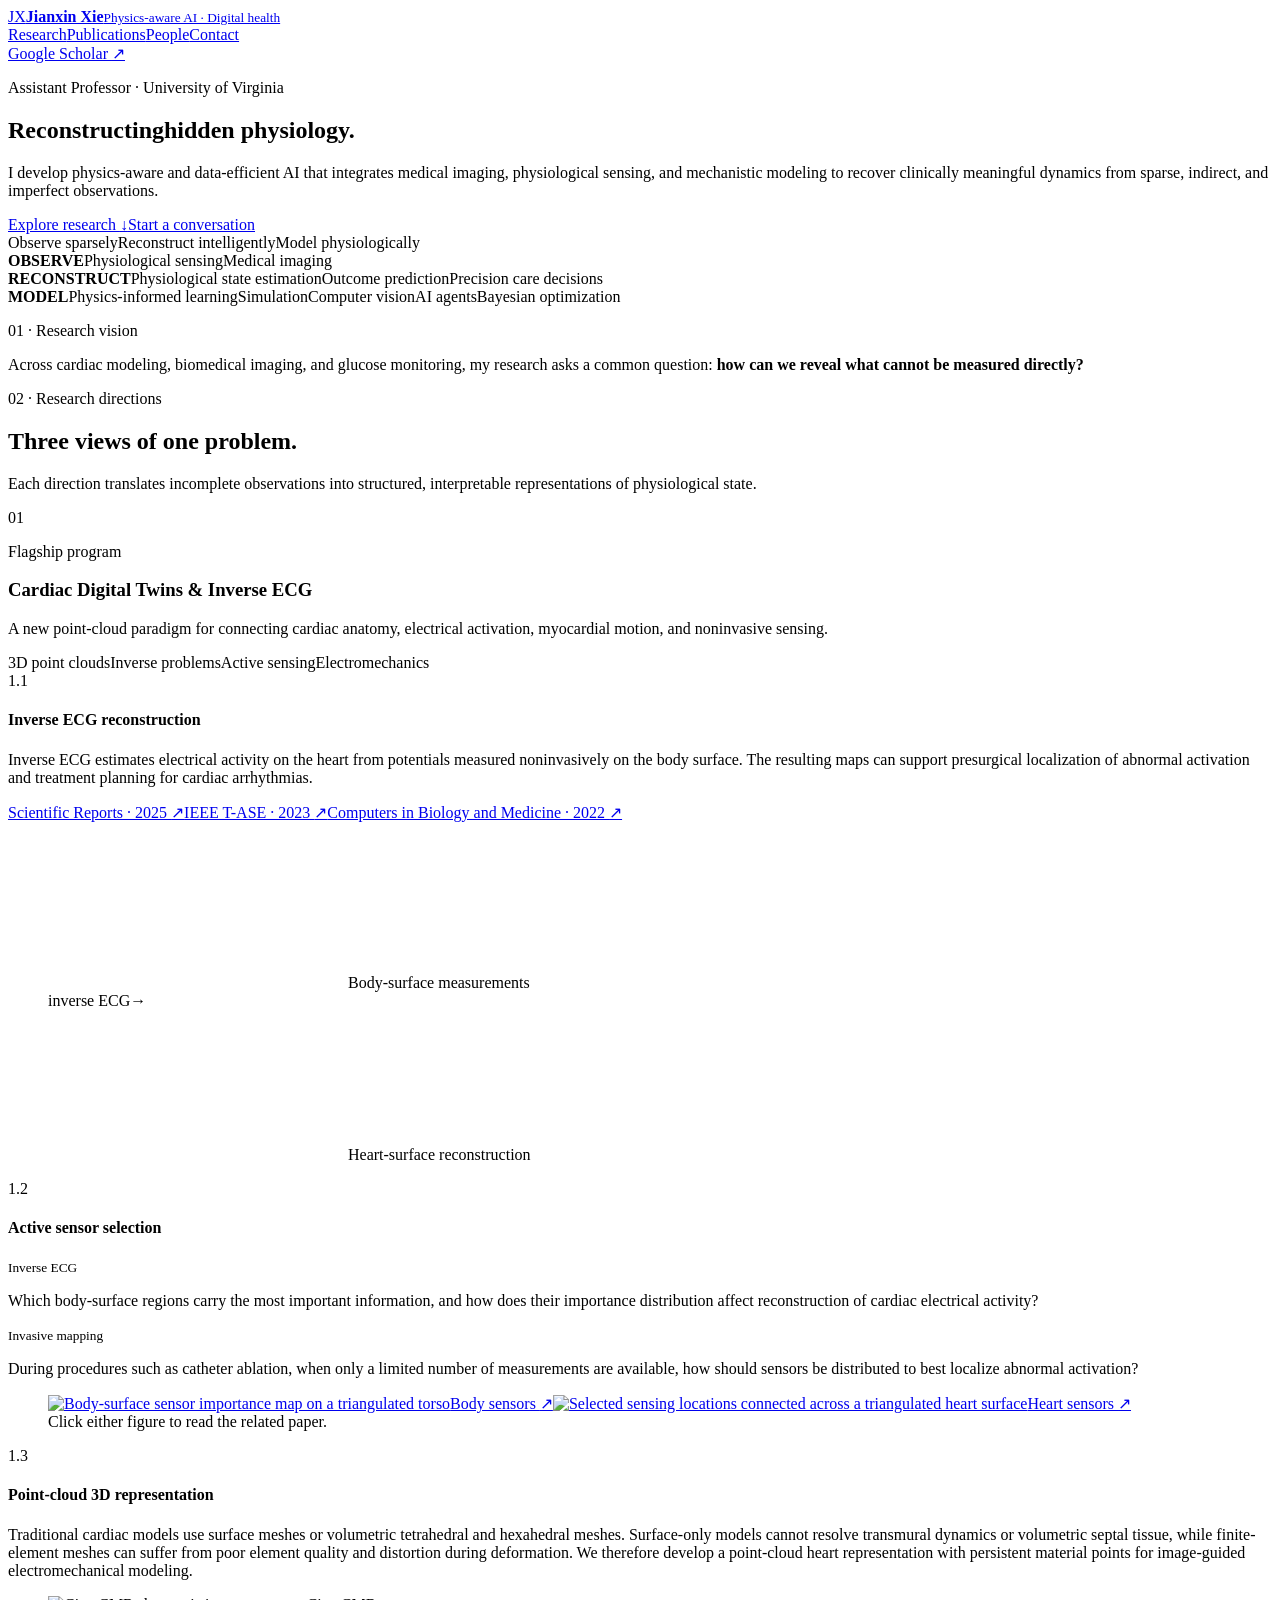
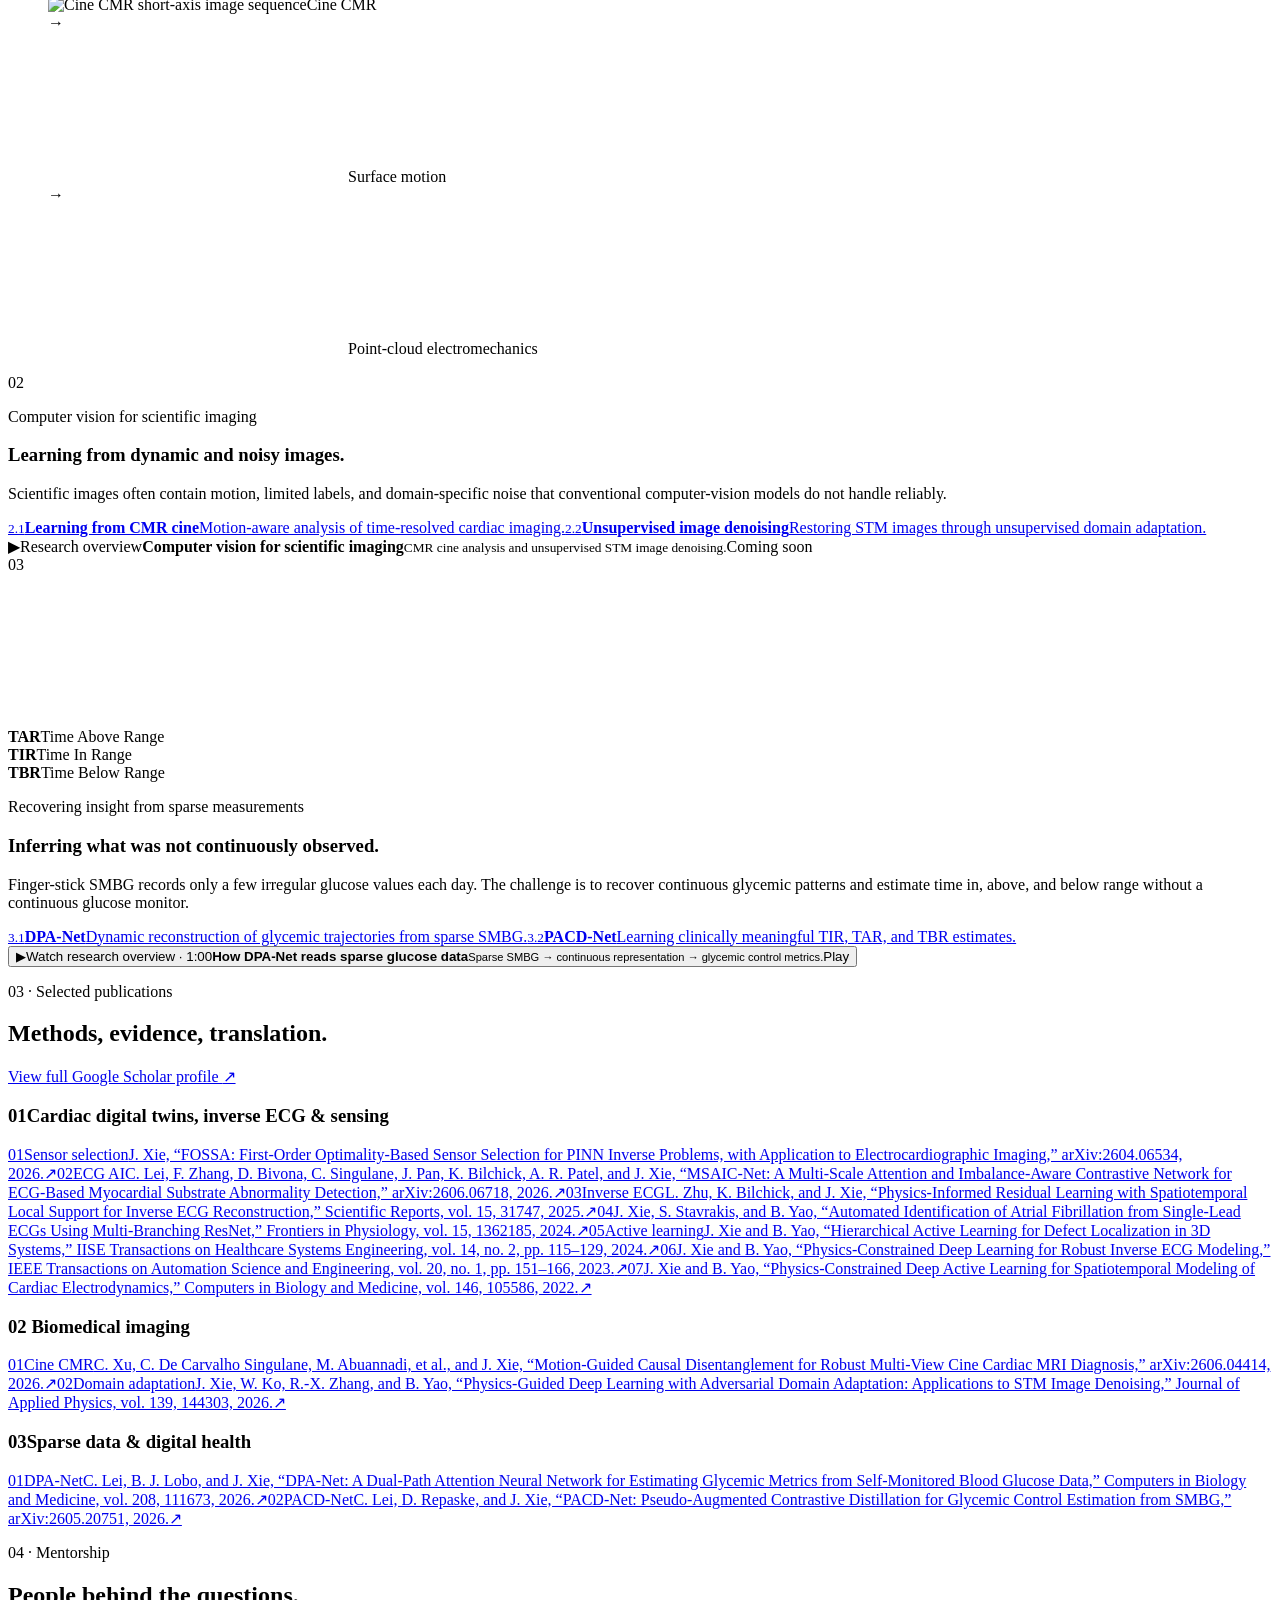
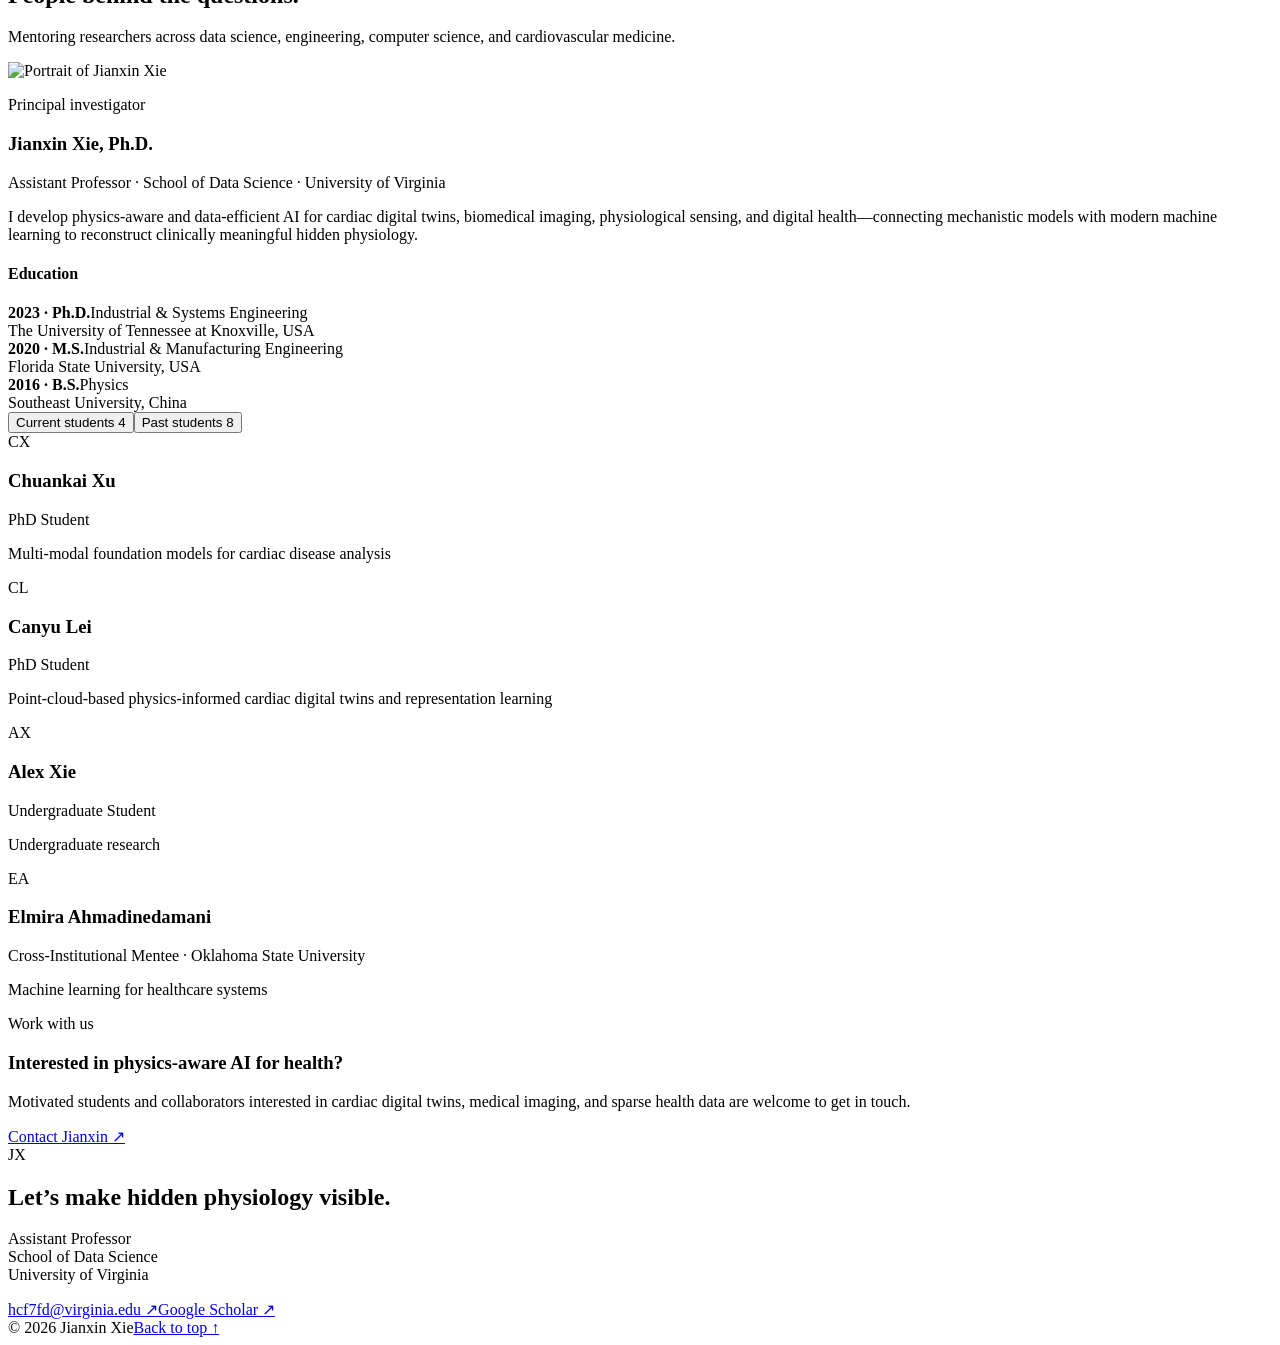
==== index.html @ 7ceca044 "Publish website pages" ====
<!DOCTYPE html><html lang="en"><head><meta charSet="utf-8"/><meta name="viewport" content="width=device-width, initial-scale=1"/><link rel="preload" as="image" href="/research/body-sensor-importance-map.png"/><link rel="preload" as="image" href="/research/heart-sensor-selection.png"/><link rel="preload" as="image" href="/research/cine-cmr-input.png"/><link rel="preload" as="image" href="/people/jianxin-xie.jpg"/><link rel="stylesheet" href="/_next/static/chunks/04sy0_9__1tky.css" data-precedence="next"/><link rel="preload" as="script" fetchPriority="low" href="/_next/static/chunks/0-t57aycj0uqz.js"/><script src="/_next/static/chunks/0jhhy4hnl.00e.js" async=""></script><script src="/_next/static/chunks/10mplx1qo1yfm.js" async=""></script><script src="/_next/static/chunks/turbopack-0hal_d3g2z985.js" async=""></script><script src="/_next/static/chunks/0os4r2b_q-rny.js" async=""></script><script src="/_next/static/chunks/0qvcldaofqrlm.js" async=""></script><title>Jianxin Xie | Physics-Aware AI &amp; Cardiac Digital Twins</title><meta name="description" content="Research by Jianxin Xie at the University of Virginia on cardiac digital twins, inverse ECG, biomedical imaging, and sparse health data."/><meta name="codex-preview" content="development"/><link rel="shortcut icon" href="/favicon.svg"/><link rel="icon" href="/favicon.svg"/><script src="/_next/static/chunks/03~yq9q893hmn.js" noModule=""></script></head><body><div hidden=""><!--$--><!--/$--></div><main><header class="site-header"><a class="wordmark" href="#top" aria-label="Jianxin Xie home"><span>JX</span><span class="wordmark-copy"><strong>Jianxin Xie</strong><small>Physics-aware AI · Digital health</small></span></a><nav aria-label="Primary navigation"><a href="#research">Research</a><a href="#publications">Publications</a><a href="#people">People</a><a href="#contact">Contact</a></nav><a class="scholar-link" href="https://scholar.google.com/citations?hl=en&amp;user=_xs59qYAAAAJ" target="_blank" rel="noreferrer">Google Scholar <span aria-hidden="true">↗</span></a></header><section class="hero shell" id="top"><div class="hero-copy"><p class="eyebrow">Assistant Professor · University of Virginia</p><h1>Reconstructing<span>hidden physiology.</span></h1><p class="hero-intro">I develop physics-aware and data-efficient AI that integrates medical imaging, physiological sensing, and mechanistic modeling to recover clinically meaningful dynamics from sparse, indirect, and imperfect observations.</p><div class="hero-actions"><a class="button primary" href="#research">Explore research <span aria-hidden="true">↓</span></a><a class="button secondary" href="mailto:hcf7fd@virginia.edu">Start a conversation</a></div><div class="hero-principles"><span>Observe sparsely</span><i></i><span>Reconstruct intelligently</span><i></i><span>Model physiologically</span></div></div><div class="research-visual" aria-label="Animated scientific AI workflow connecting physiological observation, modeling, and reconstruction"><div class="visual-grid"></div><div class="torso-outline"><span class="sensor sensor-ring sensor-1"></span><span class="sensor sensor-solid sensor-2"></span><span class="sensor sensor-solid sensor-3"></span><span class="sensor sensor-ring sensor-4"></span><span class="sensor sensor-ring sensor-5"></span><span class="sensor sensor-solid sensor-6"></span></div><div class="heart-field"><div class="heart-glow"></div><span class="heart-point" style="left:45%;top:25%;animation-delay:0ms"></span><span class="heart-point" style="left:55%;top:25%;animation-delay:90ms"></span><span class="heart-point" style="left:36%;top:33%;animation-delay:180ms"></span><span class="heart-point" style="left:64%;top:33%;animation-delay:270ms"></span><span class="heart-point" style="left:30%;top:43%;animation-delay:360ms"></span><span class="heart-point" style="left:70%;top:43%;animation-delay:450ms"></span><span class="heart-point" style="left:32%;top:54%;animation-delay:540ms"></span><span class="heart-point" style="left:68%;top:54%;animation-delay:630ms"></span><span class="heart-point" style="left:38%;top:64%;animation-delay:720ms"></span><span class="heart-point" style="left:62%;top:64%;animation-delay:810ms"></span><span class="heart-point" style="left:45%;top:73%;animation-delay:900ms"></span><span class="heart-point" style="left:55%;top:73%;animation-delay:990ms"></span><span class="heart-point" style="left:50%;top:83%;animation-delay:1080ms"></span><span class="heart-point" style="left:44%;top:39%;animation-delay:1170ms"></span><span class="heart-point" style="left:56%;top:39%;animation-delay:1260ms"></span><span class="heart-point" style="left:40%;top:50%;animation-delay:1350ms"></span><span class="heart-point" style="left:50%;top:49%;animation-delay:1440ms"></span><span class="heart-point" style="left:60%;top:50%;animation-delay:1530ms"></span><span class="heart-point" style="left:44%;top:59%;animation-delay:1620ms"></span><span class="heart-point" style="left:55%;top:60%;animation-delay:1710ms"></span></div><span class="comet comet-solid comet-blue" aria-hidden="true"></span><span class="comet comet-ring comet-green" aria-hidden="true"></span><span class="comet comet-solid comet-orange" aria-hidden="true"></span><span class="comet comet-ring comet-teal" aria-hidden="true"></span><div class="signal-line signal-a"></div><div class="signal-line signal-b"></div><div class="visual-label label-observe"><strong>OBSERVE</strong><span>Physiological sensing</span><span>Medical imaging</span></div><div class="visual-label label-reconstruct"><strong>RECONSTRUCT</strong><span>Physiological state estimation</span><span>Outcome prediction</span><span>Precision care decisions</span></div><div class="visual-label label-model"><strong>MODEL</strong><span>Physics-informed learning</span><span>Simulation</span><span>Computer vision</span><span>AI agents</span><span>Bayesian optimization</span></div></div></section><section class="manifesto"><div class="shell manifesto-inner"><p class="section-number">01 · Research vision</p><p class="manifesto-copy">Across cardiac modeling, biomedical imaging, and glucose monitoring, my research asks a common question:<strong> <!-- -->how can we reveal what cannot be measured directly?</strong></p></div></section><section class="research-section shell" id="research"><div class="section-heading"><div><p class="section-number">02 · Research directions</p><h2>Three views of one problem.</h2></div><p>Each direction translates incomplete observations into structured, interpretable representations of physiological state.</p></div><article class="flagship research-card"><div class="research-card-top"><div class="research-index">01</div><div class="research-title"><p>Flagship program</p><h3>Cardiac Digital Twins &amp; Inverse ECG</h3></div><div class="research-summary"><p>A new point-cloud paradigm for connecting cardiac anatomy, electrical activation, myocardial motion, and noninvasive sensing.</p><div class="topic-pills"><span>3D point clouds</span><span>Inverse problems</span><span>Active sensing</span><span>Electromechanics</span></div></div></div><div class="cardiac-topics"><article class="cardiac-topic"><div class="subtopic-heading"><div class="subtopic-number">1.1</div><h4>Inverse ECG reconstruction</h4></div><p>Inverse ECG estimates electrical activity on the heart from potentials measured noninvasively on the body surface. The resulting maps can support presurgical localization of abnormal activation and treatment planning for cardiac arrhythmias.</p><div class="subtopic-papers" aria-label="Related inverse ECG papers"><a href="https://www.nature.com/articles/s41598-025-15687-1" target="_blank" rel="noreferrer">Scientific Reports · 2025 <span aria-hidden="true">↗</span></a><a href="https://doi.org/10.1109/TASE.2022.3144347" target="_blank" rel="noreferrer">IEEE T-ASE · 2023 <span aria-hidden="true">↗</span></a><a href="https://doi.org/10.1016/j.compbiomed.2022.105586" target="_blank" rel="noreferrer">Computers in Biology and Medicine · 2022 <span aria-hidden="true">↗</span></a></div><figure class="inverse-ecg-visual" aria-label="Inverse ECG reconstructs heart-surface electrical activity from body-surface measurements"><div class="inverse-video inverse-video-body"><video autoPlay="" loop="" muted="" playsInline="" preload="metadata"><source src="/media/inverse-ecg-body.mp4" type="video/mp4"/></video><span>Body-surface measurements</span></div><div class="inverse-arrow" aria-hidden="true"><span>inverse ECG</span><strong>→</strong></div><div class="inverse-video"><video autoPlay="" loop="" muted="" playsInline="" preload="metadata"><source src="/media/inverse-ecg-heart.mp4" type="video/mp4"/></video><span>Heart-surface reconstruction</span></div></figure></article><article class="cardiac-topic sensor-topic"><div class="subtopic-heading"><div class="subtopic-number">1.2</div><h4>Active sensor selection</h4></div><div class="sensor-questions"><div><small>Inverse ECG</small><p>Which body-surface regions carry the most important information, and how does their importance distribution affect reconstruction of cardiac electrical activity?</p></div><div><small>Invasive mapping</small><p>During procedures such as catheter ablation, when only a limited number of measurements are available, how should sensors be distributed to best localize abnormal activation?</p></div></div><figure class="compact-sensor-figure"><div class="compact-sensor-images"><a class="compact-sensor-link" href="https://arxiv.org/abs/2604.06534" target="_blank" rel="noreferrer" aria-label="Read the FOSSA paper about body-surface sensor importance"><img src="/research/body-sensor-importance-map.png" alt="Body-surface sensor importance map on a triangulated torso"/><span>Body sensors <span aria-hidden="true">↗</span></span></a><a class="compact-sensor-link" href="https://doi.org/10.1016/j.compbiomed.2022.105586" target="_blank" rel="noreferrer" aria-label="Read the paper about heart-surface sensor selection"><img src="/research/heart-sensor-selection.png" alt="Selected sensing locations connected across a triangulated heart surface"/><span>Heart sensors <span aria-hidden="true">↗</span></span></a></div><figcaption>Click either figure to read the related paper.</figcaption></figure></article><article class="cardiac-topic"><div class="subtopic-heading"><div class="subtopic-number">1.3</div><h4>Point-cloud 3D representation</h4></div><p>Traditional cardiac models use surface meshes or volumetric tetrahedral and hexahedral meshes. Surface-only models cannot resolve transmural dynamics or volumetric septal tissue, while finite-element meshes can suffer from poor element quality and distortion during deformation. We therefore develop a point-cloud heart representation with persistent material points for image-guided electromechanical modeling.</p><figure class="point-cloud-pipeline" aria-label="Cine CMR is translated into cardiac surface motion and then point-cloud electromechanics"><div class="point-cloud-stage"><img src="/research/cine-cmr-input.png" alt="Cine CMR short-axis image sequence"/><span>Cine CMR</span></div><span class="point-cloud-arrow" aria-hidden="true">→</span><div class="point-cloud-stage"><video autoPlay="" loop="" muted="" playsInline="" preload="metadata"><source src="/media/heart-surface-motion.mp4" type="video/mp4"/></video><span>Surface motion</span></div><span class="point-cloud-arrow" aria-hidden="true">→</span><div class="point-cloud-stage"><video autoPlay="" loop="" muted="" playsInline="" preload="metadata"><source src="/media/point-cloud-electromechanics.mp4" type="video/mp4"/></video><span>Point-cloud electromechanics</span></div></figure></article></div></article><div class="secondary-directions"><article class="research-card imaging-card"><div class="research-index">02</div><div class="mini-visual imaging-visual"><div class="cine-frame frame-one"></div><div class="cine-frame frame-two"></div><div class="cine-frame frame-three"></div><div class="scan-line"></div></div><p class="research-kicker">Computer vision for scientific imaging</p><h3>Learning from dynamic and noisy images.</h3><p>Scientific images often contain motion, limited labels, and domain-specific noise that conventional computer-vision models do not handle reliably.</p><div class="direction-subtopics"><a href="https://arxiv.org/abs/2606.04414" target="_blank" rel="noreferrer"><small>2.1</small><strong>Learning from CMR cine</strong><span>Motion-aware analysis of time-resolved cardiac imaging.</span></a><a href="https://doi.org/10.1063/5.0316661" target="_blank" rel="noreferrer"><small>2.2</small><strong>Unsupervised image denoising</strong><span>Restoring STM images through unsupervised domain adaptation.</span></a></div><div class="video-card "><span class="video-icon"><span aria-hidden="true">▶</span></span><span class="video-copy"><span class="video-kicker">Research overview</span><strong>Computer vision for scientific imaging</strong><small>CMR cine analysis and unsupervised STM image denoising.</small></span><span class="video-status">Coming soon</span></div></article><article class="research-card sparse-card"><div class="research-index">03</div><div class="mini-visual glucose-visual" role="img" aria-label="Animated full-day glucose curve with colored dots entering time above, within, and below range"><canvas aria-hidden="true"></canvas><div class="range-legend range-legend-high"><strong>TAR</strong><span>Time Above Range</span></div><div class="range-legend range-legend-in"><strong>TIR</strong><span>Time In Range</span></div><div class="range-legend range-legend-low"><strong>TBR</strong><span>Time Below Range</span></div></div><p class="research-kicker">Recovering insight from sparse measurements</p><h3>Inferring what was not continuously observed.</h3><p>Finger-stick SMBG records only a few irregular glucose values each day. The challenge is to recover continuous glycemic patterns and estimate time in, above, and below range without a continuous glucose monitor.</p><div class="direction-subtopics"><a href="https://doi.org/10.1016/j.compbiomed.2026.111673" target="_blank" rel="noreferrer"><small>3.1</small><strong>DPA-Net</strong><span>Dynamic reconstruction of glycemic trajectories from sparse SMBG.</span></a><a href="https://arxiv.org/abs/2605.20751" target="_blank" rel="noreferrer"><small>3.2</small><strong>PACD-Net</strong><span>Learning clinically meaningful TIR, TAR, and TBR estimates.</span></a></div><button class="video-card is-available" type="button"><span class="video-icon"><span aria-hidden="true">▶</span></span><span class="video-copy"><span class="video-kicker">Watch research overview · 1:00</span><strong>How DPA-Net reads sparse glucose data</strong><small>Sparse SMBG → continuous representation → glycemic control metrics.</small></span><span class="video-status">Play</span></button></article></div></section><section class="publications-section" id="publications"><div class="shell"><div class="section-heading light-heading"><div><p class="section-number">03 · Selected publications</p><h2>Methods, evidence, translation.</h2></div><a href="https://scholar.google.com/citations?hl=en&amp;user=_xs59qYAAAAJ" class="text-link" target="_blank" rel="noreferrer">View full Google Scholar profile <span aria-hidden="true">↗</span></a></div><div class="pub-group"><h3><span>01</span>Cardiac digital twins, inverse ECG &amp; sensing</h3><div class="publication-list"><a class="publication" href="https://arxiv.org/abs/2604.06534" target="_blank" rel="noreferrer"><span class="pub-index">01</span><span class="pub-copy"><span class="pub-tag">Sensor selection</span><span>J. Xie, “FOSSA: First-Order Optimality-Based Sensor Selection for PINN Inverse Problems, with Application to Electrocardiographic Imaging,” arXiv:2604.06534, 2026.</span></span><span class="pub-arrow"><span aria-hidden="true">↗</span></span></a><a class="publication" href="https://arxiv.org/abs/2606.06718" target="_blank" rel="noreferrer"><span class="pub-index">02</span><span class="pub-copy"><span class="pub-tag">ECG AI</span><span>C. Lei, F. Zhang, D. Bivona, C. Singulane, J. Pan, K. Bilchick, A. R. Patel, and J. Xie, “MSAIC-Net: A Multi-Scale Attention and Imbalance-Aware Contrastive Network for ECG-Based Myocardial Substrate Abnormality Detection,” arXiv:2606.06718, 2026.</span></span><span class="pub-arrow"><span aria-hidden="true">↗</span></span></a><a class="publication" href="https://www.nature.com/articles/s41598-025-15687-1" target="_blank" rel="noreferrer"><span class="pub-index">03</span><span class="pub-copy"><span class="pub-tag">Inverse ECG</span><span>L. Zhu, K. Bilchick, and J. Xie, “Physics-Informed Residual Learning with Spatiotemporal Local Support for Inverse ECG Reconstruction,” Scientific Reports, vol. 15, 31747, 2025.</span></span><span class="pub-arrow"><span aria-hidden="true">↗</span></span></a><a class="publication" href="https://doi.org/10.3389/fphys.2024.1362185" target="_blank" rel="noreferrer"><span class="pub-index">04</span><span class="pub-copy"><span>J. Xie, S. Stavrakis, and B. Yao, “Automated Identification of Atrial Fibrillation from Single-Lead ECGs Using Multi-Branching ResNet,” Frontiers in Physiology, vol. 15, 1362185, 2024.</span></span><span class="pub-arrow"><span aria-hidden="true">↗</span></span></a><a class="publication" href="https://doi.org/10.1080/24725579.2023.2233992" target="_blank" rel="noreferrer"><span class="pub-index">05</span><span class="pub-copy"><span class="pub-tag">Active learning</span><span>J. Xie and B. Yao, “Hierarchical Active Learning for Defect Localization in 3D Systems,” IISE Transactions on Healthcare Systems Engineering, vol. 14, no. 2, pp. 115–129, 2024.</span></span><span class="pub-arrow"><span aria-hidden="true">↗</span></span></a><a class="publication" href="https://doi.org/10.1109/TASE.2022.3144347" target="_blank" rel="noreferrer"><span class="pub-index">06</span><span class="pub-copy"><span>J. Xie and B. Yao, “Physics-Constrained Deep Learning for Robust Inverse ECG Modeling,” IEEE Transactions on Automation Science and Engineering, vol. 20, no. 1, pp. 151–166, 2023.</span></span><span class="pub-arrow"><span aria-hidden="true">↗</span></span></a><a class="publication" href="https://doi.org/10.1016/j.compbiomed.2022.105586" target="_blank" rel="noreferrer"><span class="pub-index">07</span><span class="pub-copy"><span>J. Xie and B. Yao, “Physics-Constrained Deep Active Learning for Spatiotemporal Modeling of Cardiac Electrodynamics,” Computers in Biology and Medicine, vol. 146, 105586, 2022.</span></span><span class="pub-arrow"><span aria-hidden="true">↗</span></span></a></div></div><div class="pub-group"><h3><span>02</span> Biomedical imaging</h3><div class="publication-list"><a class="publication" href="https://arxiv.org/abs/2606.04414" target="_blank" rel="noreferrer"><span class="pub-index">01</span><span class="pub-copy"><span class="pub-tag">Cine CMR</span><span>C. Xu, C. De Carvalho Singulane, M. Abuannadi, et al., and J. Xie, “Motion-Guided Causal Disentanglement for Robust Multi-View Cine Cardiac MRI Diagnosis,” arXiv:2606.04414, 2026.</span></span><span class="pub-arrow"><span aria-hidden="true">↗</span></span></a><a class="publication" href="https://doi.org/10.1063/5.0316661" target="_blank" rel="noreferrer"><span class="pub-index">02</span><span class="pub-copy"><span class="pub-tag">Domain adaptation</span><span>J. Xie, W. Ko, R.-X. Zhang, and B. Yao, “Physics-Guided Deep Learning with Adversarial Domain Adaptation: Applications to STM Image Denoising,” Journal of Applied Physics, vol. 139, 144303, 2026.</span></span><span class="pub-arrow"><span aria-hidden="true">↗</span></span></a></div></div><div class="pub-group"><h3><span>03</span>Sparse data &amp; digital health</h3><div class="publication-list"><a class="publication" href="https://doi.org/10.1016/j.compbiomed.2026.111673" target="_blank" rel="noreferrer"><span class="pub-index">01</span><span class="pub-copy"><span class="pub-tag">DPA-Net</span><span>C. Lei, B. J. Lobo, and J. Xie, “DPA-Net: A Dual-Path Attention Neural Network for Estimating Glycemic Metrics from Self-Monitored Blood Glucose Data,” Computers in Biology and Medicine, vol. 208, 111673, 2026.</span></span><span class="pub-arrow"><span aria-hidden="true">↗</span></span></a><a class="publication" href="https://arxiv.org/abs/2605.20751" target="_blank" rel="noreferrer"><span class="pub-index">02</span><span class="pub-copy"><span class="pub-tag">PACD-Net</span><span>C. Lei, D. Repaske, and J. Xie, “PACD-Net: Pseudo-Augmented Contrastive Distillation for Glycemic Control Estimation from SMBG,” arXiv:2605.20751, 2026.</span></span><span class="pub-arrow"><span aria-hidden="true">↗</span></span></a></div></div></div></section><section class="people-section shell" id="people"><div class="section-heading"><div><p class="section-number">04 · Mentorship</p><h2>People behind the questions.</h2></div><p>Mentoring researchers across data science, engineering, computer science, and cardiovascular medicine.</p></div><article class="advisor-profile"><div class="advisor-photo"><img src="/people/jianxin-xie.jpg" alt="Portrait of Jianxin Xie"/></div><div class="advisor-copy"><p class="eyebrow">Principal investigator</p><h3>Jianxin Xie, Ph.D.</h3><p class="advisor-role">Assistant Professor · School of Data Science · University of Virginia</p><p class="advisor-intro">I develop physics-aware and data-efficient AI for cardiac digital twins, biomedical imaging, physiological sensing, and digital health—connecting mechanistic models with modern machine learning to reconstruct clinically meaningful hidden physiology.</p><div class="education-list"><h4>Education</h4><div><strong>2023 · Ph.D.</strong><span>Industrial &amp; Systems Engineering<br/>The University of Tennessee at Knoxville, USA</span></div><div><strong>2020 · M.S.</strong><span>Industrial &amp; Manufacturing Engineering<br/>Florida State University, USA</span></div><div><strong>2016 · B.S.</strong><span>Physics<br/>Southeast University, China</span></div></div></div></article><div class="people-tabs" role="tablist" aria-label="Student status"><button role="tab" aria-selected="true" class="active">Current students <span>4</span></button><button role="tab" aria-selected="false" class="">Past students <span>8</span></button></div><div role="tabpanel"><div class="student-grid"><article class="student-card"><div class="student-avatar" aria-hidden="true">CX</div><div><h3>Chuankai Xu</h3><p class="student-role">PhD Student</p><p class="student-topic">Multi-modal foundation models for cardiac disease analysis</p></div></article><article class="student-card"><div class="student-avatar" aria-hidden="true">CL</div><div><h3>Canyu Lei</h3><p class="student-role">PhD Student</p><p class="student-topic">Point-cloud-based physics-informed cardiac digital twins and representation learning</p></div></article><article class="student-card"><div class="student-avatar" aria-hidden="true">AX</div><div><h3>Alex Xie</h3><p class="student-role">Undergraduate Student</p><p class="student-topic">Undergraduate research</p></div></article><article class="student-card"><div class="student-avatar" aria-hidden="true">EA</div><div><h3>Elmira Ahmadinedamani</h3><p class="student-role">Cross-Institutional Mentee · Oklahoma State University</p><p class="student-topic">Machine learning for healthcare systems</p></div></article></div></div><div class="join-card"><div><p class="eyebrow">Work with us</p><h3>Interested in physics-aware AI for health?</h3></div><p>Motivated students and collaborators interested in cardiac digital twins, medical imaging, and sparse health data are welcome to get in touch.</p><a class="button primary" href="mailto:hcf7fd@virginia.edu">Contact Jianxin <span aria-hidden="true">↗</span></a></div></section><footer id="contact"><div class="shell footer-inner"><div><span class="footer-monogram">JX</span><h2>Let’s make hidden physiology visible.</h2></div><div class="footer-contact"><p>Assistant Professor<br/>School of Data Science<br/>University of Virginia</p><a href="mailto:hcf7fd@virginia.edu">hcf7fd@virginia.edu <span aria-hidden="true">↗</span></a><a href="https://scholar.google.com/citations?hl=en&amp;user=_xs59qYAAAAJ" target="_blank" rel="noreferrer">Google Scholar <span aria-hidden="true">↗</span></a></div></div><div class="shell footer-base"><span>© <!-- -->2026<!-- --> Jianxin Xie</span><a href="#top">Back to top ↑</a></div></footer></main><!--$--><!--/$--><script src="/_next/static/chunks/0-t57aycj0uqz.js" id="_R_" async=""></script><script>(self.__next_f=self.__next_f||[]).push([0])</script><script>self.__next_f.push([1,"1:\"$Sreact.fragment\"\n2:I[28270,[\"/_next/static/chunks/0os4r2b_q-rny.js\"],\"default\"]\n3:I[7640,[\"/_next/static/chunks/0os4r2b_q-rny.js\"],\"default\"]\n4:I[22789,[\"/_next/static/chunks/0os4r2b_q-rny.js\"],\"ClientPageRoot\"]\n5:I[31713,[\"/_next/static/chunks/0os4r2b_q-rny.js\",\"/_next/static/chunks/0qvcldaofqrlm.js\"],\"default\"]\n8:I[84080,[\"/_next/static/chunks/0os4r2b_q-rny.js\"],\"OutletBoundary\"]\n9:\"$Sreact.suspense\"\nb:I[84080,[\"/_next/static/chunks/0os4r2b_q-rny.js\"],\"ViewportBoundary\"]\nd:I[84080,[\"/_next/static/chunks/0os4r2b_q-rny.js\"],\"MetadataBoundary\"]\nf:I[48574,[\"/_next/static/chunks/0os4r2b_q-rny.js\"],\"default\",1]\n:HL[\"/_next/static/chunks/04sy0_9__1tky.css\",\"style\"]\n"])</script><script>self.__next_f.push([1,"0:{\"P\":null,\"c\":[\"\",\"\"],\"q\":\"\",\"i\":false,\"f\":[[[\"\",{\"children\":[\"__PAGE__\",{}]},\"$undefined\",\"$undefined\",16],[[\"$\",\"$1\",\"c\",{\"children\":[[[\"$\",\"link\",\"0\",{\"rel\":\"stylesheet\",\"href\":\"/_next/static/chunks/04sy0_9__1tky.css\",\"precedence\":\"next\",\"crossOrigin\":\"$undefined\",\"nonce\":\"$undefined\"}],[\"$\",\"script\",\"script-0\",{\"src\":\"/_next/static/chunks/0os4r2b_q-rny.js\",\"async\":true,\"nonce\":\"$undefined\"}]],[\"$\",\"html\",null,{\"lang\":\"en\",\"children\":[\"$\",\"body\",null,{\"children\":[\"$\",\"$L2\",null,{\"parallelRouterKey\":\"children\",\"error\":\"$undefined\",\"errorStyles\":\"$undefined\",\"errorScripts\":\"$undefined\",\"template\":[\"$\",\"$L3\",null,{}],\"templateStyles\":\"$undefined\",\"templateScripts\":\"$undefined\",\"notFound\":[[[\"$\",\"title\",null,{\"children\":\"404: This page could not be found.\"}],[\"$\",\"div\",null,{\"style\":{\"fontFamily\":\"system-ui,\\\"Segoe UI\\\",Roboto,Helvetica,Arial,sans-serif,\\\"Apple Color Emoji\\\",\\\"Segoe UI Emoji\\\"\",\"height\":\"100vh\",\"textAlign\":\"center\",\"display\":\"flex\",\"flexDirection\":\"column\",\"alignItems\":\"center\",\"justifyContent\":\"center\"},\"children\":[\"$\",\"div\",null,{\"children\":[[\"$\",\"style\",null,{\"dangerouslySetInnerHTML\":{\"__html\":\"body{color:#000;background:#fff;margin:0}.next-error-h1{border-right:1px solid rgba(0,0,0,.3)}@media (prefers-color-scheme:dark){body{color:#fff;background:#000}.next-error-h1{border-right:1px solid rgba(255,255,255,.3)}}\"}}],[\"$\",\"h1\",null,{\"className\":\"next-error-h1\",\"style\":{\"display\":\"inline-block\",\"margin\":\"0 20px 0 0\",\"padding\":\"0 23px 0 0\",\"fontSize\":24,\"fontWeight\":500,\"verticalAlign\":\"top\",\"lineHeight\":\"49px\"},\"children\":404}],[\"$\",\"div\",null,{\"style\":{\"display\":\"inline-block\"},\"children\":[\"$\",\"h2\",null,{\"style\":{\"fontSize\":14,\"fontWeight\":400,\"lineHeight\":\"49px\",\"margin\":0},\"children\":\"This page could not be found.\"}]}]]}]}]],[]],\"forbidden\":\"$undefined\",\"unauthorized\":\"$undefined\"}]}]}]]}],{\"children\":[[\"$\",\"$1\",\"c\",{\"children\":[[\"$\",\"$L4\",null,{\"Component\":\"$5\",\"serverProvidedParams\":{\"searchParams\":{},\"params\":{},\"promises\":[\"$@6\",\"$@7\"]}}],[[\"$\",\"script\",\"script-0\",{\"src\":\"/_next/static/chunks/0qvcldaofqrlm.js\",\"async\":true,\"nonce\":\"$undefined\"}]],[\"$\",\"$L8\",null,{\"children\":[\"$\",\"$9\",null,{\"name\":\"Next.MetadataOutlet\",\"children\":\"$@a\"}]}]]}],{},null,false,null]},null,false,null],[\"$\",\"$1\",\"h\",{\"children\":[null,[\"$\",\"$Lb\",null,{\"children\":\"$Lc\"}],[\"$\",\"div\",null,{\"hidden\":true,\"children\":[\"$\",\"$Ld\",null,{\"children\":[\"$\",\"$9\",null,{\"name\":\"Next.Metadata\",\"children\":\"$Le\"}]}]}],null]}],false]],\"m\":\"$undefined\",\"G\":[\"$f\",[[\"$\",\"link\",\"0\",{\"rel\":\"stylesheet\",\"href\":\"/_next/static/chunks/04sy0_9__1tky.css\",\"precedence\":\"next\",\"crossOrigin\":\"$undefined\",\"nonce\":\"$undefined\"}]]],\"S\":true,\"h\":null,\"s\":\"$undefined\",\"l\":\"$undefined\",\"p\":\"$undefined\",\"d\":\"$undefined\",\"b\":\"MJY9HVUsqumsZdTT3gB5h\"}\n"])</script><script>self.__next_f.push([1,"6:{}\n7:\"$0:f:0:1:1:children:0:props:children:0:props:serverProvidedParams:params\"\n"])</script><script>self.__next_f.push([1,"c:[[\"$\",\"meta\",\"0\",{\"charSet\":\"utf-8\"}],[\"$\",\"meta\",\"1\",{\"name\":\"viewport\",\"content\":\"width=device-width, initial-scale=1\"}]]\n"])</script><script>self.__next_f.push([1,"10:I[77576,[\"/_next/static/chunks/0os4r2b_q-rny.js\"],\"IconMark\"]\na:null\ne:[[\"$\",\"title\",\"0\",{\"children\":\"Jianxin Xie | Physics-Aware AI \u0026 Cardiac Digital Twins\"}],[\"$\",\"meta\",\"1\",{\"name\":\"description\",\"content\":\"Research by Jianxin Xie at the University of Virginia on cardiac digital twins, inverse ECG, biomedical imaging, and sparse health data.\"}],[\"$\",\"meta\",\"2\",{\"name\":\"codex-preview\",\"content\":\"development\"}],[\"$\",\"link\",\"3\",{\"rel\":\"shortcut icon\",\"href\":\"/favicon.svg\"}],[\"$\",\"link\",\"4\",{\"rel\":\"icon\",\"href\":\"/favicon.svg\"}],[\"$\",\"$L10\",\"5\",{}]]\n"])</script></body></html>
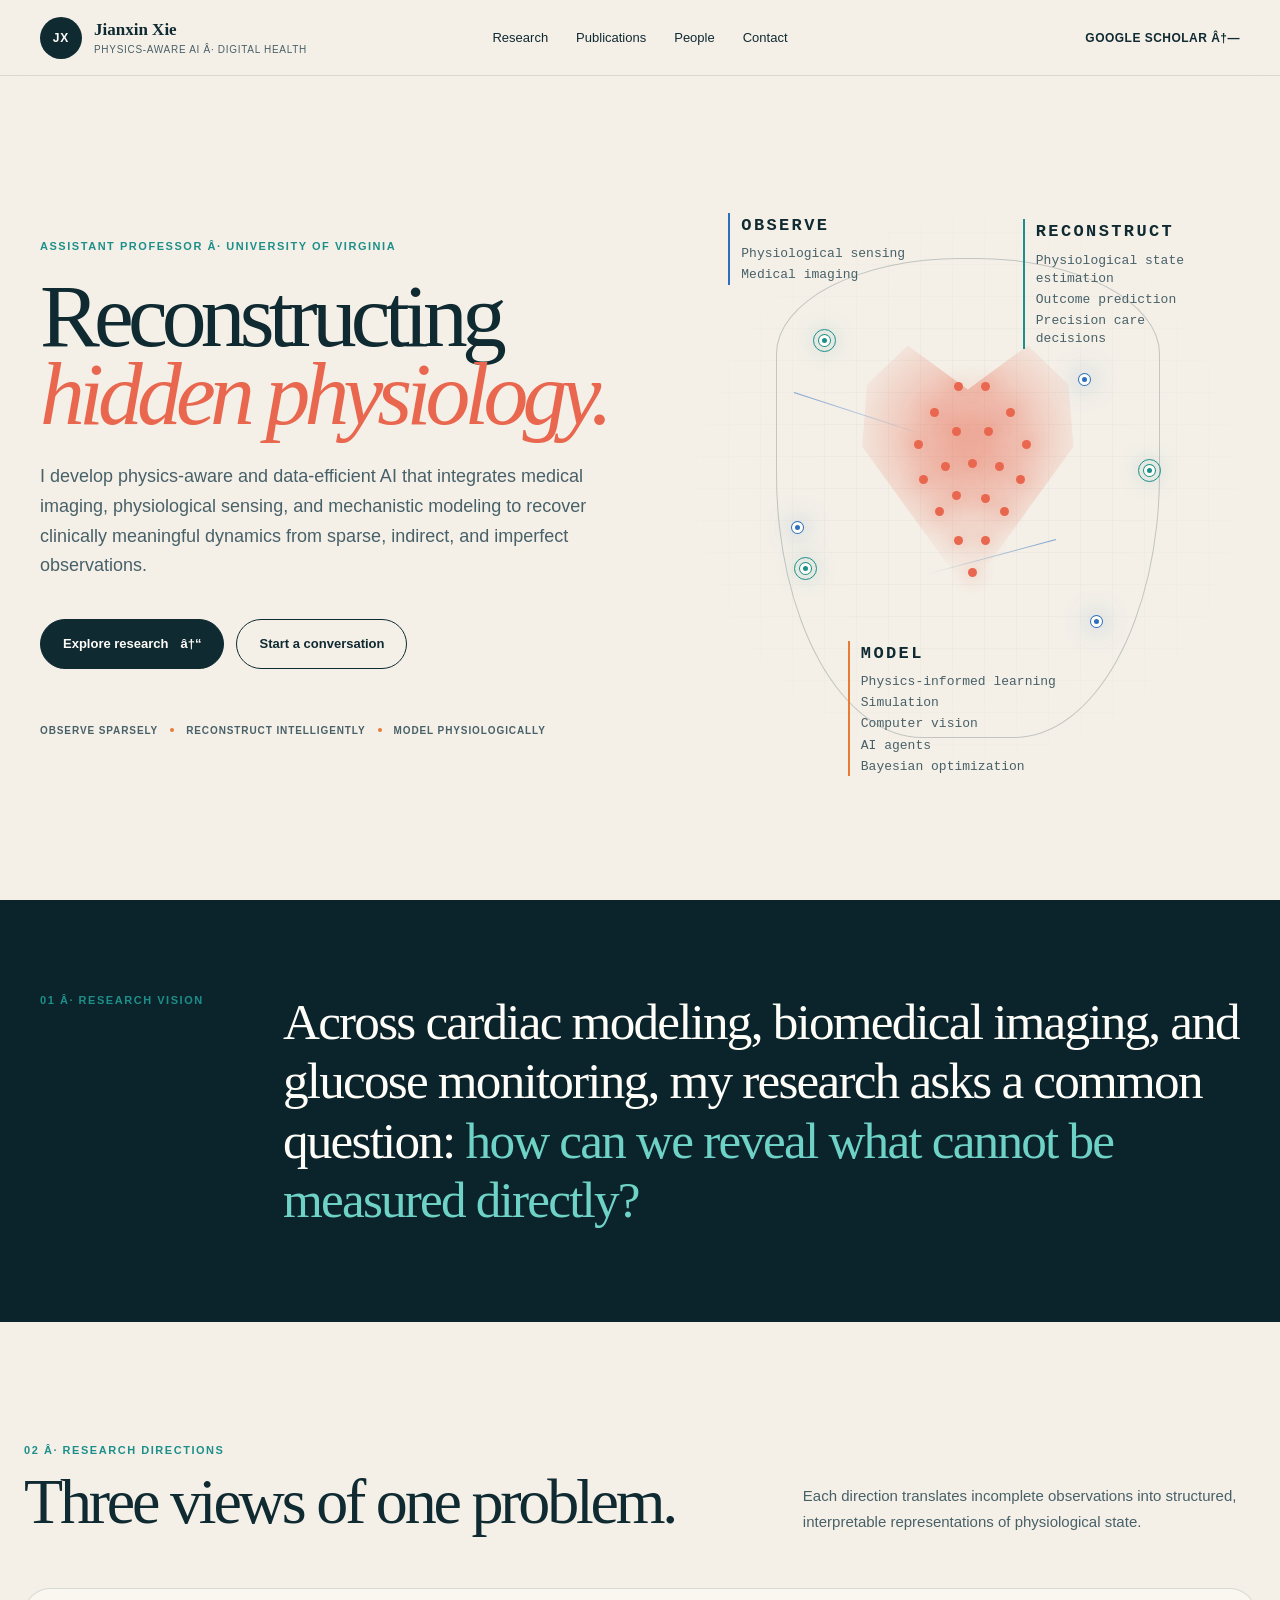
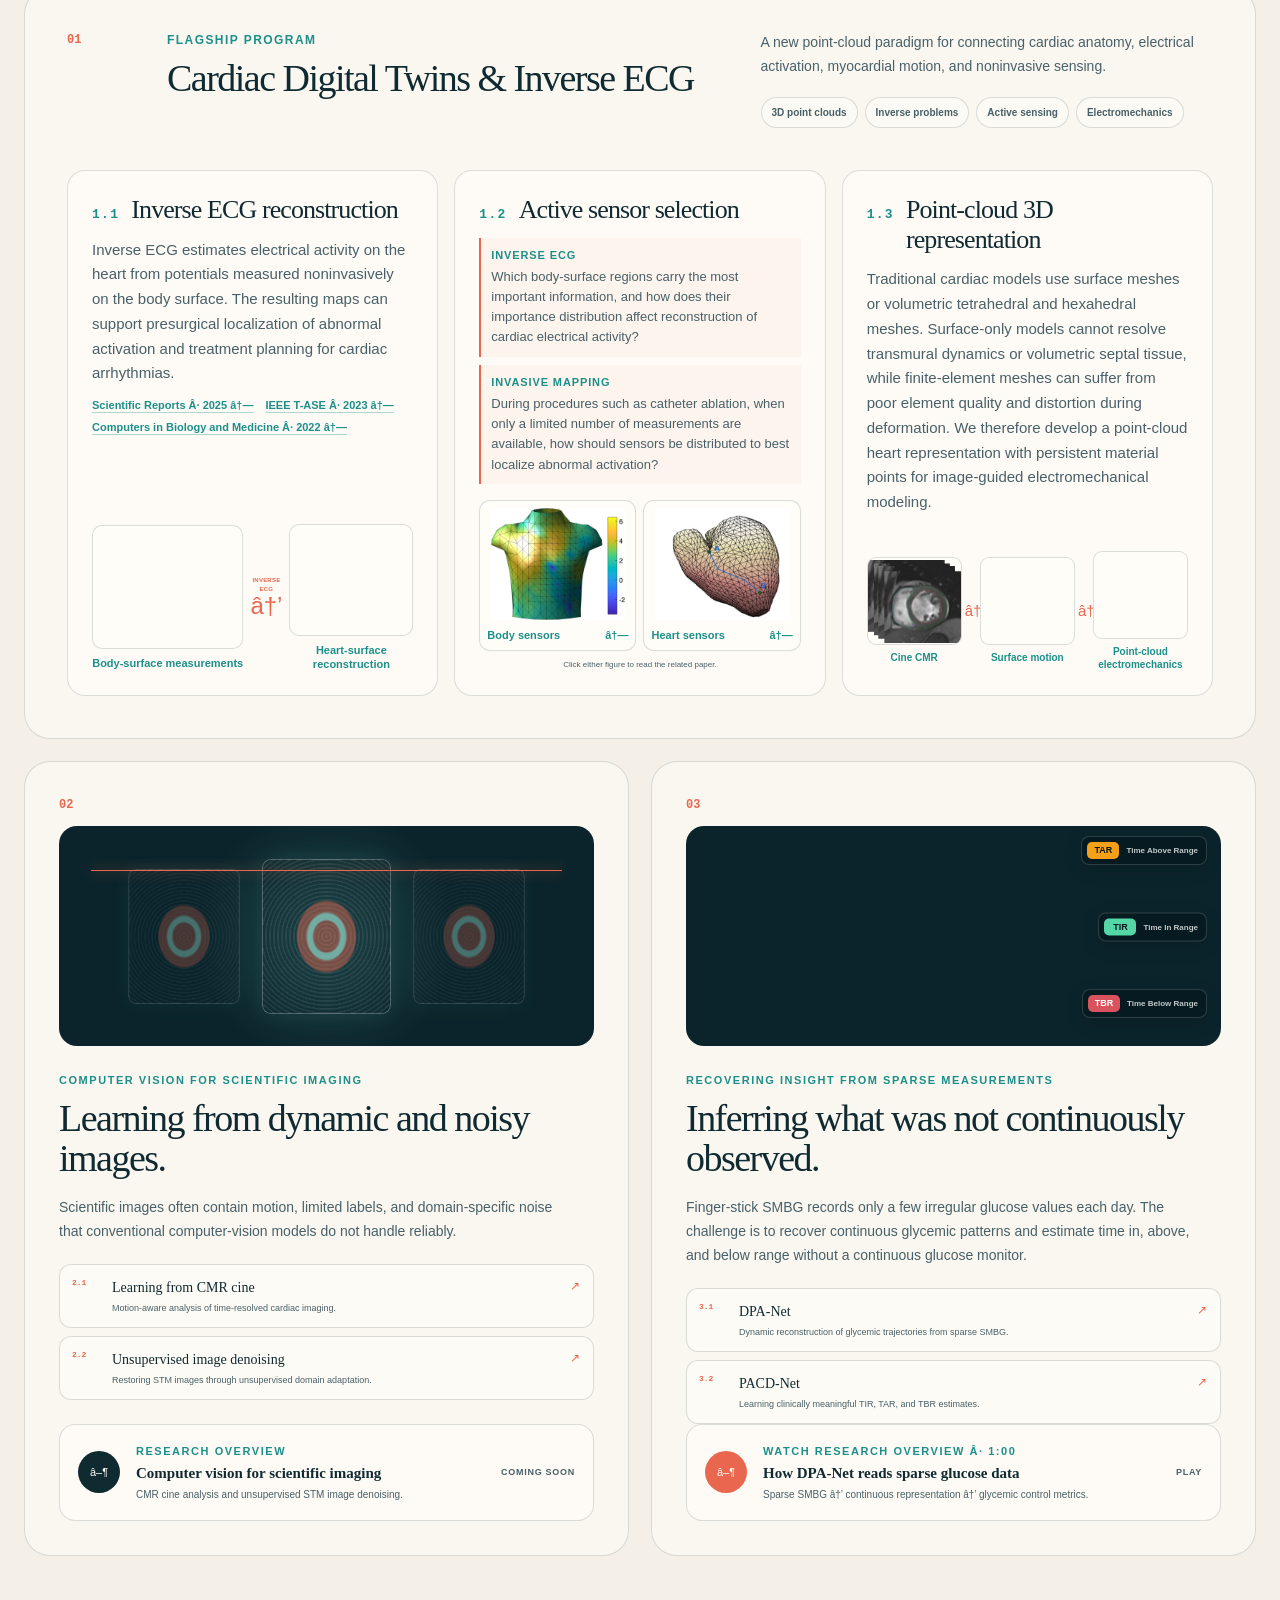
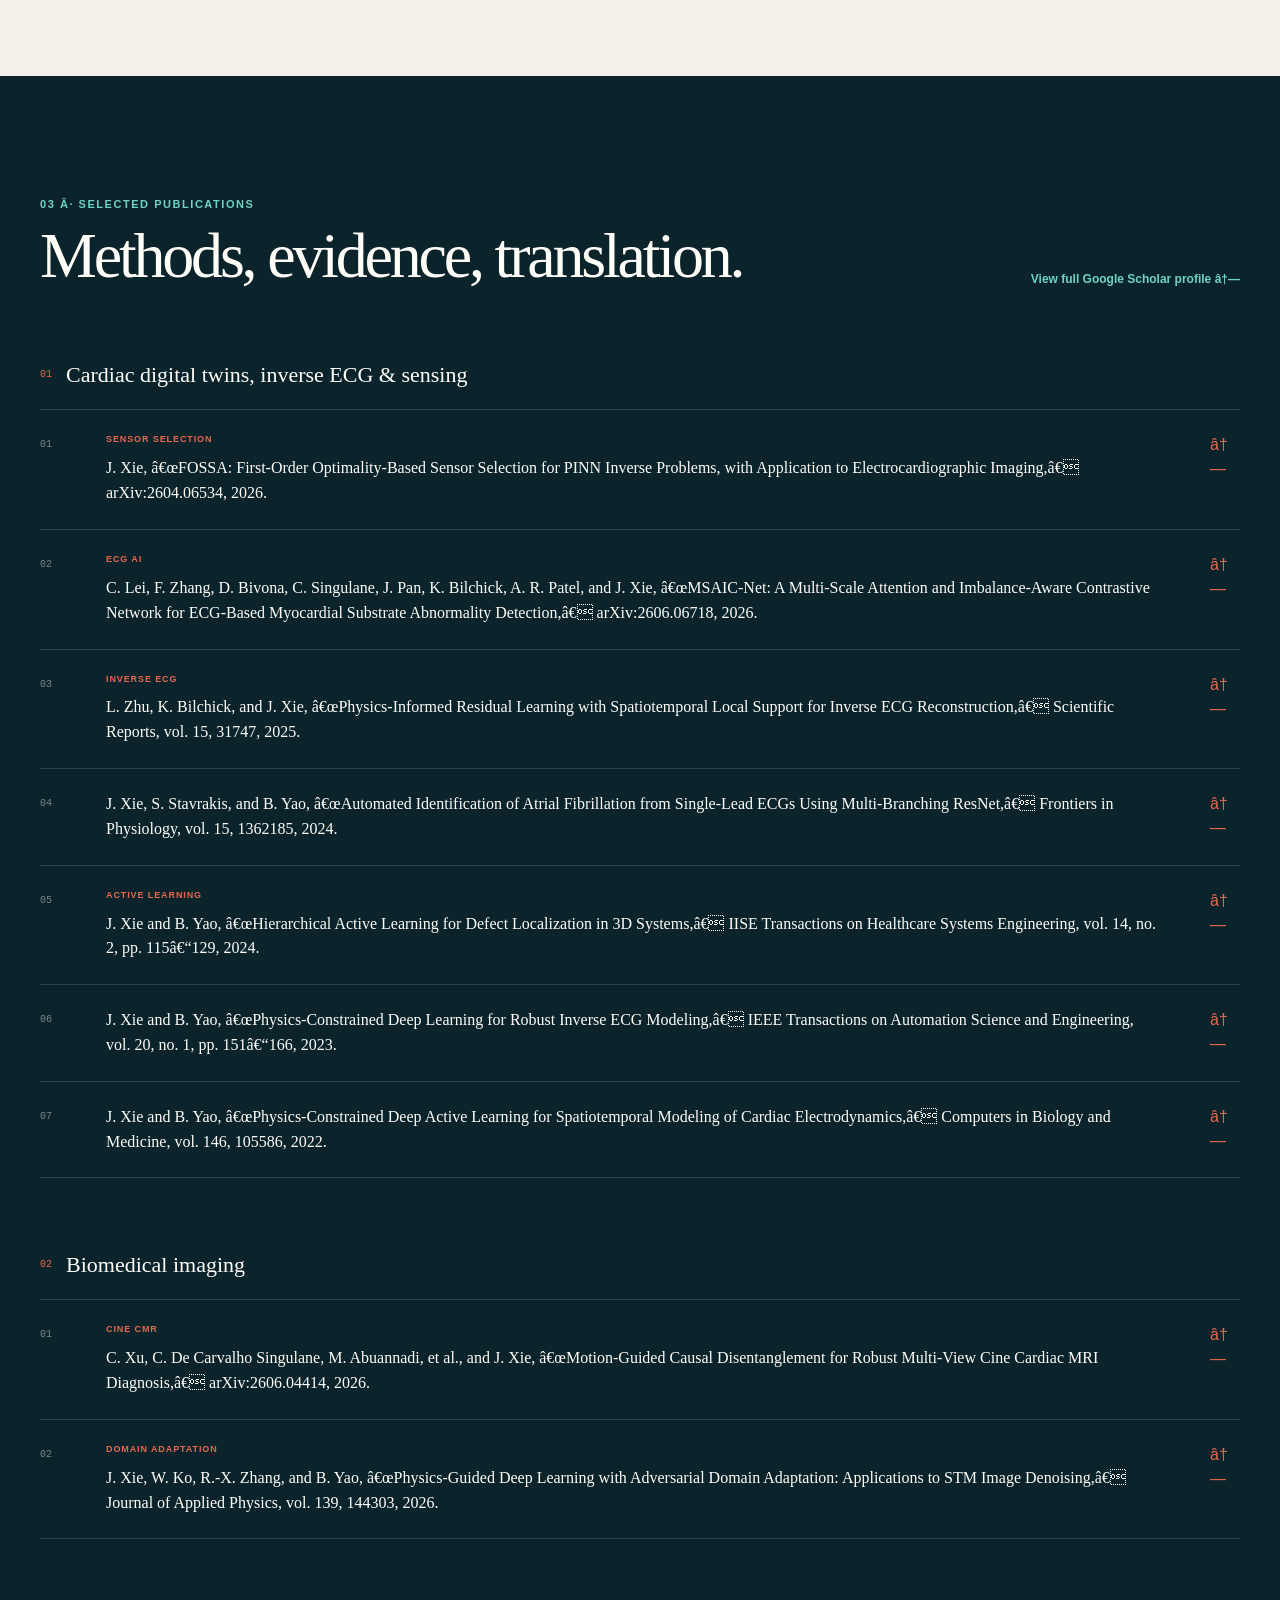
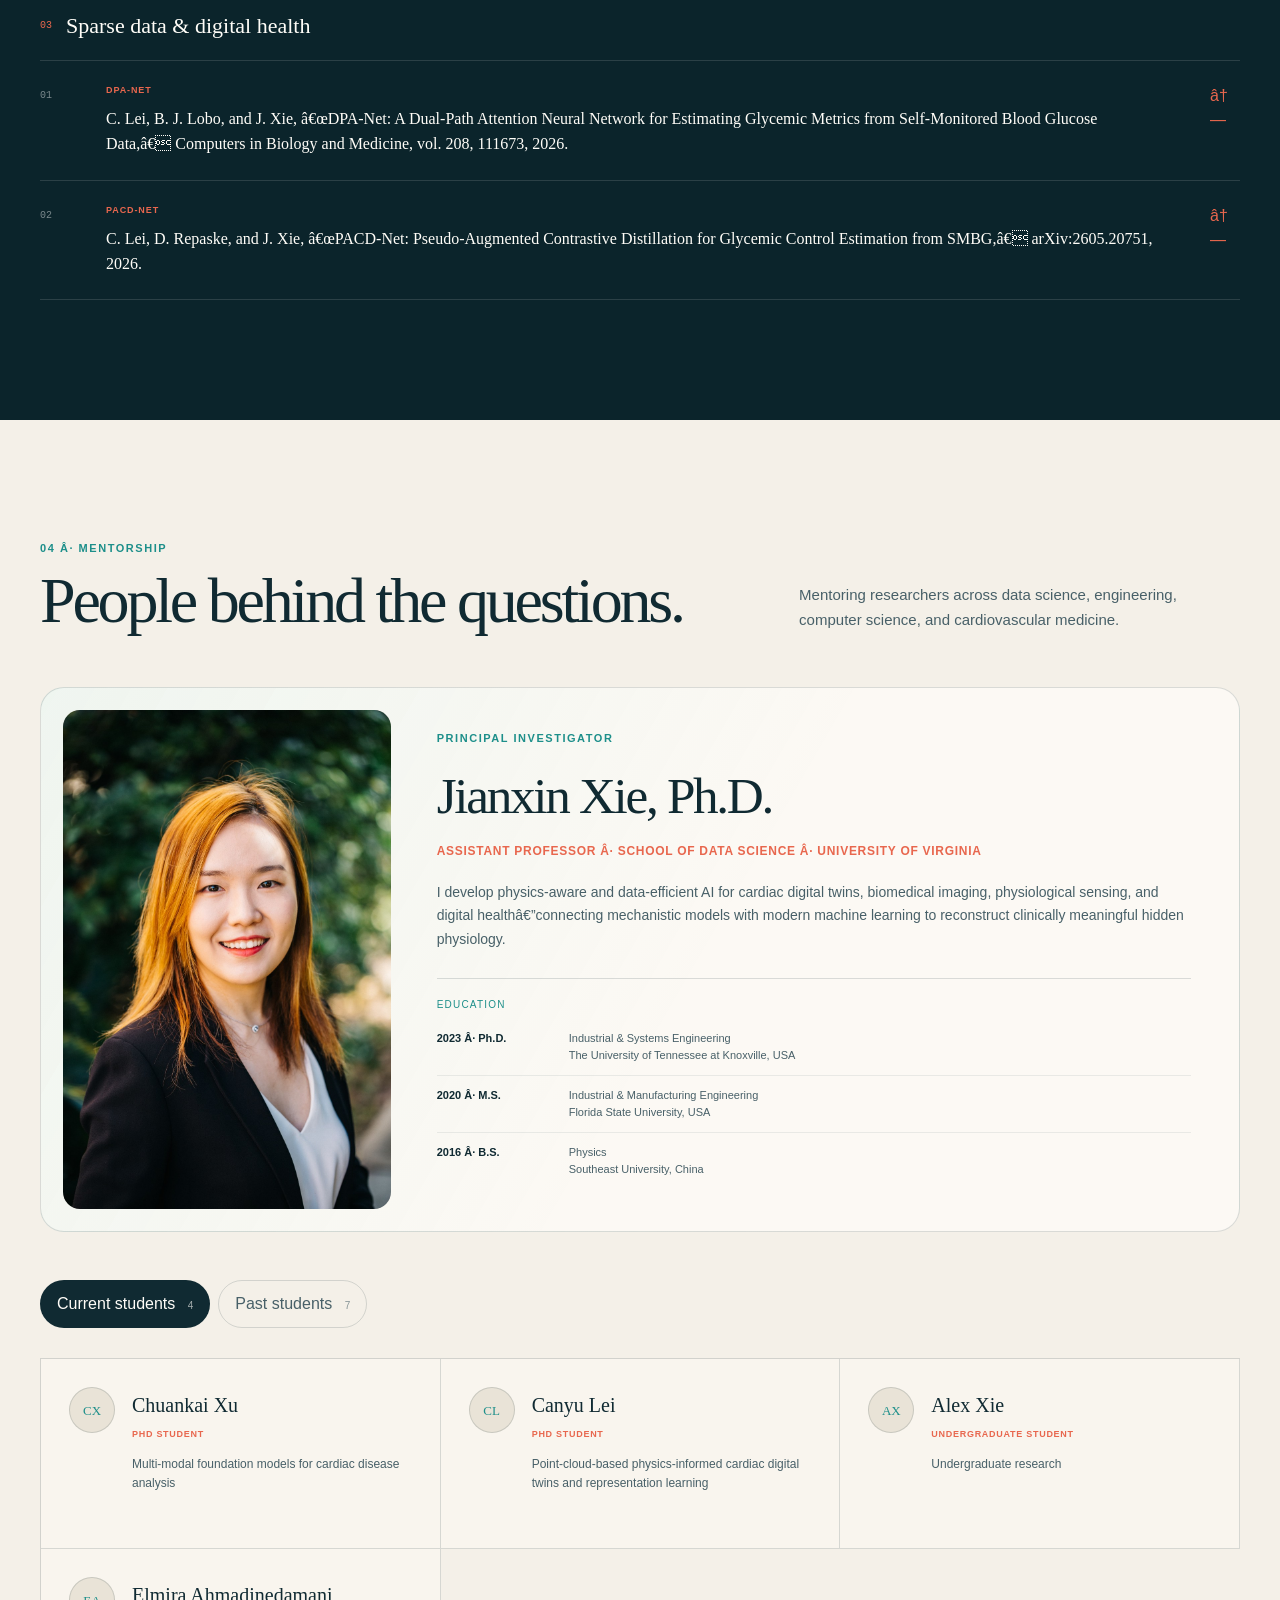
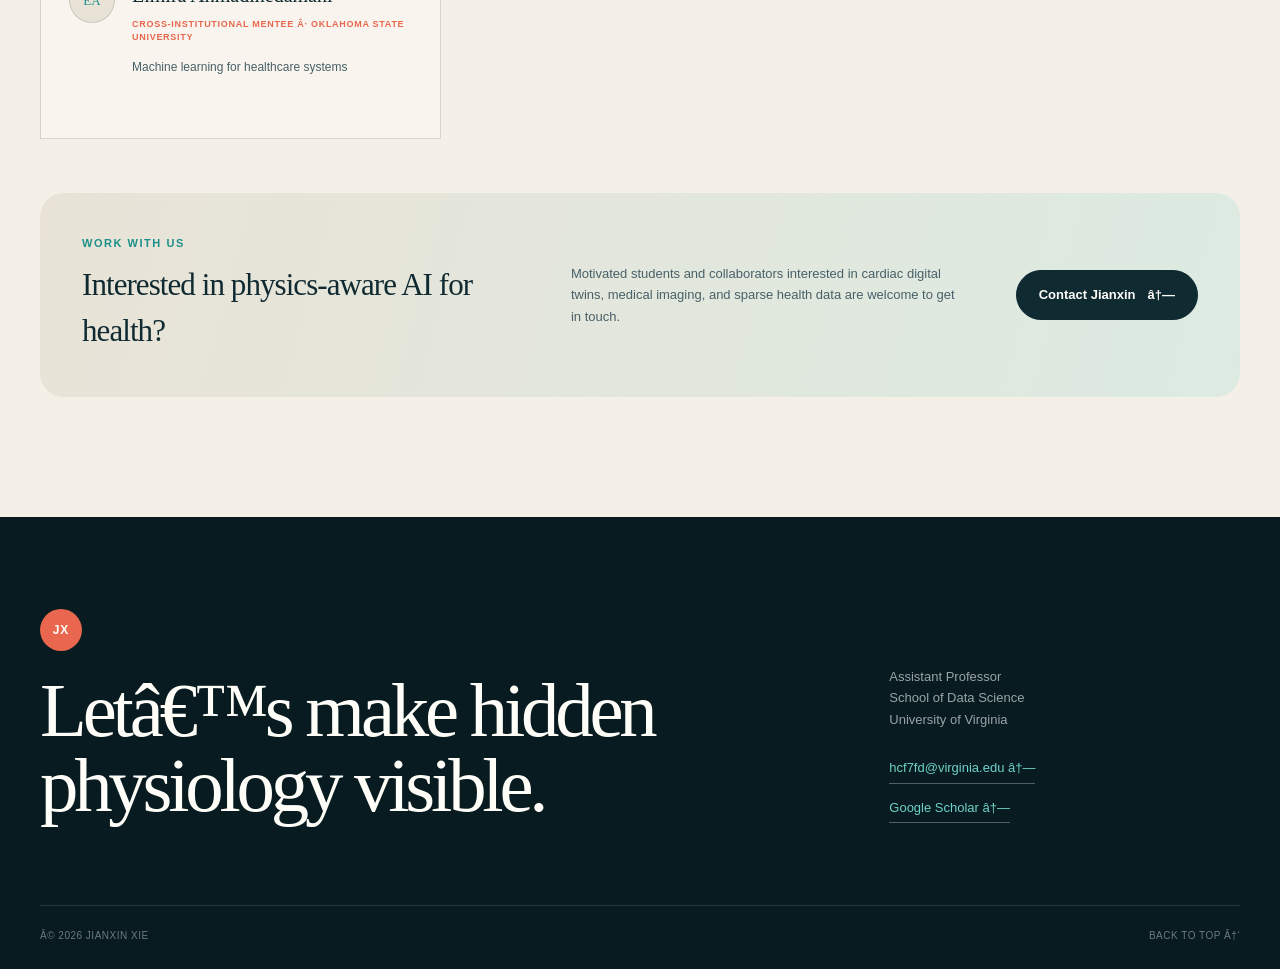
==== commit 48423624: "Remove Dylan Wang from past students" ====
--- a/index.html
+++ b/index.html
@@ -1 +1 @@
-<!DOCTYPE html><html lang="en"><head><meta charSet="utf-8"/><meta name="viewport" content="width=device-width, initial-scale=1"/><link rel="preload" as="image" href="/research/body-sensor-importance-map.png"/><link rel="preload" as="image" href="/research/heart-sensor-selection.png"/><link rel="preload" as="image" href="/research/cine-cmr-input.png"/><link rel="preload" as="image" href="/people/jianxin-xie.jpg"/><link rel="stylesheet" href="/_next/static/chunks/04sy0_9__1tky.css" data-precedence="next"/><link rel="preload" as="script" fetchPriority="low" href="/_next/static/chunks/0-t57aycj0uqz.js"/><script src="/_next/static/chunks/0jhhy4hnl.00e.js" async=""></script><script src="/_next/static/chunks/10mplx1qo1yfm.js" async=""></script><script src="/_next/static/chunks/turbopack-0hal_d3g2z985.js" async=""></script><script src="/_next/static/chunks/0os4r2b_q-rny.js" async=""></script><script src="/_next/static/chunks/0qvcldaofqrlm.js" async=""></script><title>Jianxin Xie | Physics-Aware AI &amp; Cardiac Digital Twins</title><meta name="description" content="Research by Jianxin Xie at the University of Virginia on cardiac digital twins, inverse ECG, biomedical imaging, and sparse health data."/><meta name="codex-preview" content="development"/><link rel="shortcut icon" href="/favicon.svg"/><link rel="icon" href="/favicon.svg"/><script src="/_next/static/chunks/03~yq9q893hmn.js" noModule=""></script></head><body><div hidden=""><!--$--><!--/$--></div><main><header class="site-header"><a class="wordmark" href="#top" aria-label="Jianxin Xie home"><span>JX</span><span class="wordmark-copy"><strong>Jianxin Xie</strong><small>Physics-aware AI · Digital health</small></span></a><nav aria-label="Primary navigation"><a href="#research">Research</a><a href="#publications">Publications</a><a href="#people">People</a><a href="#contact">Contact</a></nav><a class="scholar-link" href="https://scholar.google.com/citations?hl=en&amp;user=_xs59qYAAAAJ" target="_blank" rel="noreferrer">Google Scholar <span aria-hidden="true">↗</span></a></header><section class="hero shell" id="top"><div class="hero-copy"><p class="eyebrow">Assistant Professor · University of Virginia</p><h1>Reconstructing<span>hidden physiology.</span></h1><p class="hero-intro">I develop physics-aware and data-efficient AI that integrates medical imaging, physiological sensing, and mechanistic modeling to recover clinically meaningful dynamics from sparse, indirect, and imperfect observations.</p><div class="hero-actions"><a class="button primary" href="#research">Explore research <span aria-hidden="true">↓</span></a><a class="button secondary" href="mailto:hcf7fd@virginia.edu">Start a conversation</a></div><div class="hero-principles"><span>Observe sparsely</span><i></i><span>Reconstruct intelligently</span><i></i><span>Model physiologically</span></div></div><div class="research-visual" aria-label="Animated scientific AI workflow connecting physiological observation, modeling, and reconstruction"><div class="visual-grid"></div><div class="torso-outline"><span class="sensor sensor-ring sensor-1"></span><span class="sensor sensor-solid sensor-2"></span><span class="sensor sensor-solid sensor-3"></span><span class="sensor sensor-ring sensor-4"></span><span class="sensor sensor-ring sensor-5"></span><span class="sensor sensor-solid sensor-6"></span></div><div class="heart-field"><div class="heart-glow"></div><span class="heart-point" style="left:45%;top:25%;animation-delay:0ms"></span><span class="heart-point" style="left:55%;top:25%;animation-delay:90ms"></span><span class="heart-point" style="left:36%;top:33%;animation-delay:180ms"></span><span class="heart-point" style="left:64%;top:33%;animation-delay:270ms"></span><span class="heart-point" style="left:30%;top:43%;animation-delay:360ms"></span><span class="heart-point" style="left:70%;top:43%;animation-delay:450ms"></span><span class="heart-point" style="left:32%;top:54%;animation-delay:540ms"></span><span class="heart-point" style="left:68%;top:54%;animation-delay:630ms"></span><span class="heart-point" style="left:38%;top:64%;animation-delay:720ms"></span><span class="heart-point" style="left:62%;top:64%;animation-delay:810ms"></span><span class="heart-point" style="left:45%;top:73%;animation-delay:900ms"></span><span class="heart-point" style="left:55%;top:73%;animation-delay:990ms"></span><span class="heart-point" style="left:50%;top:83%;animation-delay:1080ms"></span><span class="heart-point" style="left:44%;top:39%;animation-delay:1170ms"></span><span class="heart-point" style="left:56%;top:39%;animation-delay:1260ms"></span><span class="heart-point" style="left:40%;top:50%;animation-delay:1350ms"></span><span class="heart-point" style="left:50%;top:49%;animation-delay:1440ms"></span><span class="heart-point" style="left:60%;top:50%;animation-delay:1530ms"></span><span class="heart-point" style="left:44%;top:59%;animation-delay:1620ms"></span><span class="heart-point" style="left:55%;top:60%;animation-delay:1710ms"></span></div><span class="comet comet-solid comet-blue" aria-hidden="true"></span><span class="comet comet-ring comet-green" aria-hidden="true"></span><span class="comet comet-solid comet-orange" aria-hidden="true"></span><span class="comet comet-ring comet-teal" aria-hidden="true"></span><div class="signal-line signal-a"></div><div class="signal-line signal-b"></div><div class="visual-label label-observe"><strong>OBSERVE</strong><span>Physiological sensing</span><span>Medical imaging</span></div><div class="visual-label label-reconstruct"><strong>RECONSTRUCT</strong><span>Physiological state estimation</span><span>Outcome prediction</span><span>Precision care decisions</span></div><div class="visual-label label-model"><strong>MODEL</strong><span>Physics-informed learning</span><span>Simulation</span><span>Computer vision</span><span>AI agents</span><span>Bayesian optimization</span></div></div></section><section class="manifesto"><div class="shell manifesto-inner"><p class="section-number">01 · Research vision</p><p class="manifesto-copy">Across cardiac modeling, biomedical imaging, and glucose monitoring, my research asks a common question:<strong> <!-- -->how can we reveal what cannot be measured directly?</strong></p></div></section><section class="research-section shell" id="research"><div class="section-heading"><div><p class="section-number">02 · Research directions</p><h2>Three views of one problem.</h2></div><p>Each direction translates incomplete observations into structured, interpretable representations of physiological state.</p></div><article class="flagship research-card"><div class="research-card-top"><div class="research-index">01</div><div class="research-title"><p>Flagship program</p><h3>Cardiac Digital Twins &amp; Inverse ECG</h3></div><div class="research-summary"><p>A new point-cloud paradigm for connecting cardiac anatomy, electrical activation, myocardial motion, and noninvasive sensing.</p><div class="topic-pills"><span>3D point clouds</span><span>Inverse problems</span><span>Active sensing</span><span>Electromechanics</span></div></div></div><div class="cardiac-topics"><article class="cardiac-topic"><div class="subtopic-heading"><div class="subtopic-number">1.1</div><h4>Inverse ECG reconstruction</h4></div><p>Inverse ECG estimates electrical activity on the heart from potentials measured noninvasively on the body surface. The resulting maps can support presurgical localization of abnormal activation and treatment planning for cardiac arrhythmias.</p><div class="subtopic-papers" aria-label="Related inverse ECG papers"><a href="https://www.nature.com/articles/s41598-025-15687-1" target="_blank" rel="noreferrer">Scientific Reports · 2025 <span aria-hidden="true">↗</span></a><a href="https://doi.org/10.1109/TASE.2022.3144347" target="_blank" rel="noreferrer">IEEE T-ASE · 2023 <span aria-hidden="true">↗</span></a><a href="https://doi.org/10.1016/j.compbiomed.2022.105586" target="_blank" rel="noreferrer">Computers in Biology and Medicine · 2022 <span aria-hidden="true">↗</span></a></div><figure class="inverse-ecg-visual" aria-label="Inverse ECG reconstructs heart-surface electrical activity from body-surface measurements"><div class="inverse-video inverse-video-body"><video autoPlay="" loop="" muted="" playsInline="" preload="metadata"><source src="/media/inverse-ecg-body.mp4" type="video/mp4"/></video><span>Body-surface measurements</span></div><div class="inverse-arrow" aria-hidden="true"><span>inverse ECG</span><strong>→</strong></div><div class="inverse-video"><video autoPlay="" loop="" muted="" playsInline="" preload="metadata"><source src="/media/inverse-ecg-heart.mp4" type="video/mp4"/></video><span>Heart-surface reconstruction</span></div></figure></article><article class="cardiac-topic sensor-topic"><div class="subtopic-heading"><div class="subtopic-number">1.2</div><h4>Active sensor selection</h4></div><div class="sensor-questions"><div><small>Inverse ECG</small><p>Which body-surface regions carry the most important information, and how does their importance distribution affect reconstruction of cardiac electrical activity?</p></div><div><small>Invasive mapping</small><p>During procedures such as catheter ablation, when only a limited number of measurements are available, how should sensors be distributed to best localize abnormal activation?</p></div></div><figure class="compact-sensor-figure"><div class="compact-sensor-images"><a class="compact-sensor-link" href="https://arxiv.org/abs/2604.06534" target="_blank" rel="noreferrer" aria-label="Read the FOSSA paper about body-surface sensor importance"><img src="/research/body-sensor-importance-map.png" alt="Body-surface sensor importance map on a triangulated torso"/><span>Body sensors <span aria-hidden="true">↗</span></span></a><a class="compact-sensor-link" href="https://doi.org/10.1016/j.compbiomed.2022.105586" target="_blank" rel="noreferrer" aria-label="Read the paper about heart-surface sensor selection"><img src="/research/heart-sensor-selection.png" alt="Selected sensing locations connected across a triangulated heart surface"/><span>Heart sensors <span aria-hidden="true">↗</span></span></a></div><figcaption>Click either figure to read the related paper.</figcaption></figure></article><article class="cardiac-topic"><div class="subtopic-heading"><div class="subtopic-number">1.3</div><h4>Point-cloud 3D representation</h4></div><p>Traditional cardiac models use surface meshes or volumetric tetrahedral and hexahedral meshes. Surface-only models cannot resolve transmural dynamics or volumetric septal tissue, while finite-element meshes can suffer from poor element quality and distortion during deformation. We therefore develop a point-cloud heart representation with persistent material points for image-guided electromechanical modeling.</p><figure class="point-cloud-pipeline" aria-label="Cine CMR is translated into cardiac surface motion and then point-cloud electromechanics"><div class="point-cloud-stage"><img src="/research/cine-cmr-input.png" alt="Cine CMR short-axis image sequence"/><span>Cine CMR</span></div><span class="point-cloud-arrow" aria-hidden="true">→</span><div class="point-cloud-stage"><video autoPlay="" loop="" muted="" playsInline="" preload="metadata"><source src="/media/heart-surface-motion.mp4" type="video/mp4"/></video><span>Surface motion</span></div><span class="point-cloud-arrow" aria-hidden="true">→</span><div class="point-cloud-stage"><video autoPlay="" loop="" muted="" playsInline="" preload="metadata"><source src="/media/point-cloud-electromechanics.mp4" type="video/mp4"/></video><span>Point-cloud electromechanics</span></div></figure></article></div></article><div class="secondary-directions"><article class="research-card imaging-card"><div class="research-index">02</div><div class="mini-visual imaging-visual"><div class="cine-frame frame-one"></div><div class="cine-frame frame-two"></div><div class="cine-frame frame-three"></div><div class="scan-line"></div></div><p class="research-kicker">Computer vision for scientific imaging</p><h3>Learning from dynamic and noisy images.</h3><p>Scientific images often contain motion, limited labels, and domain-specific noise that conventional computer-vision models do not handle reliably.</p><div class="direction-subtopics"><a href="https://arxiv.org/abs/2606.04414" target="_blank" rel="noreferrer"><small>2.1</small><strong>Learning from CMR cine</strong><span>Motion-aware analysis of time-resolved cardiac imaging.</span></a><a href="https://doi.org/10.1063/5.0316661" target="_blank" rel="noreferrer"><small>2.2</small><strong>Unsupervised image denoising</strong><span>Restoring STM images through unsupervised domain adaptation.</span></a></div><div class="video-card "><span class="video-icon"><span aria-hidden="true">▶</span></span><span class="video-copy"><span class="video-kicker">Research overview</span><strong>Computer vision for scientific imaging</strong><small>CMR cine analysis and unsupervised STM image denoising.</small></span><span class="video-status">Coming soon</span></div></article><article class="research-card sparse-card"><div class="research-index">03</div><div class="mini-visual glucose-visual" role="img" aria-label="Animated full-day glucose curve with colored dots entering time above, within, and below range"><canvas aria-hidden="true"></canvas><div class="range-legend range-legend-high"><strong>TAR</strong><span>Time Above Range</span></div><div class="range-legend range-legend-in"><strong>TIR</strong><span>Time In Range</span></div><div class="range-legend range-legend-low"><strong>TBR</strong><span>Time Below Range</span></div></div><p class="research-kicker">Recovering insight from sparse measurements</p><h3>Inferring what was not continuously observed.</h3><p>Finger-stick SMBG records only a few irregular glucose values each day. The challenge is to recover continuous glycemic patterns and estimate time in, above, and below range without a continuous glucose monitor.</p><div class="direction-subtopics"><a href="https://doi.org/10.1016/j.compbiomed.2026.111673" target="_blank" rel="noreferrer"><small>3.1</small><strong>DPA-Net</strong><span>Dynamic reconstruction of glycemic trajectories from sparse SMBG.</span></a><a href="https://arxiv.org/abs/2605.20751" target="_blank" rel="noreferrer"><small>3.2</small><strong>PACD-Net</strong><span>Learning clinically meaningful TIR, TAR, and TBR estimates.</span></a></div><button class="video-card is-available" type="button"><span class="video-icon"><span aria-hidden="true">▶</span></span><span class="video-copy"><span class="video-kicker">Watch research overview · 1:00</span><strong>How DPA-Net reads sparse glucose data</strong><small>Sparse SMBG → continuous representation → glycemic control metrics.</small></span><span class="video-status">Play</span></button></article></div></section><section class="publications-section" id="publications"><div class="shell"><div class="section-heading light-heading"><div><p class="section-number">03 · Selected publications</p><h2>Methods, evidence, translation.</h2></div><a href="https://scholar.google.com/citations?hl=en&amp;user=_xs59qYAAAAJ" class="text-link" target="_blank" rel="noreferrer">View full Google Scholar profile <span aria-hidden="true">↗</span></a></div><div class="pub-group"><h3><span>01</span>Cardiac digital twins, inverse ECG &amp; sensing</h3><div class="publication-list"><a class="publication" href="https://arxiv.org/abs/2604.06534" target="_blank" rel="noreferrer"><span class="pub-index">01</span><span class="pub-copy"><span class="pub-tag">Sensor selection</span><span>J. Xie, “FOSSA: First-Order Optimality-Based Sensor Selection for PINN Inverse Problems, with Application to Electrocardiographic Imaging,” arXiv:2604.06534, 2026.</span></span><span class="pub-arrow"><span aria-hidden="true">↗</span></span></a><a class="publication" href="https://arxiv.org/abs/2606.06718" target="_blank" rel="noreferrer"><span class="pub-index">02</span><span class="pub-copy"><span class="pub-tag">ECG AI</span><span>C. Lei, F. Zhang, D. Bivona, C. Singulane, J. Pan, K. Bilchick, A. R. Patel, and J. Xie, “MSAIC-Net: A Multi-Scale Attention and Imbalance-Aware Contrastive Network for ECG-Based Myocardial Substrate Abnormality Detection,” arXiv:2606.06718, 2026.</span></span><span class="pub-arrow"><span aria-hidden="true">↗</span></span></a><a class="publication" href="https://www.nature.com/articles/s41598-025-15687-1" target="_blank" rel="noreferrer"><span class="pub-index">03</span><span class="pub-copy"><span class="pub-tag">Inverse ECG</span><span>L. Zhu, K. Bilchick, and J. Xie, “Physics-Informed Residual Learning with Spatiotemporal Local Support for Inverse ECG Reconstruction,” Scientific Reports, vol. 15, 31747, 2025.</span></span><span class="pub-arrow"><span aria-hidden="true">↗</span></span></a><a class="publication" href="https://doi.org/10.3389/fphys.2024.1362185" target="_blank" rel="noreferrer"><span class="pub-index">04</span><span class="pub-copy"><span>J. Xie, S. Stavrakis, and B. Yao, “Automated Identification of Atrial Fibrillation from Single-Lead ECGs Using Multi-Branching ResNet,” Frontiers in Physiology, vol. 15, 1362185, 2024.</span></span><span class="pub-arrow"><span aria-hidden="true">↗</span></span></a><a class="publication" href="https://doi.org/10.1080/24725579.2023.2233992" target="_blank" rel="noreferrer"><span class="pub-index">05</span><span class="pub-copy"><span class="pub-tag">Active learning</span><span>J. Xie and B. Yao, “Hierarchical Active Learning for Defect Localization in 3D Systems,” IISE Transactions on Healthcare Systems Engineering, vol. 14, no. 2, pp. 115–129, 2024.</span></span><span class="pub-arrow"><span aria-hidden="true">↗</span></span></a><a class="publication" href="https://doi.org/10.1109/TASE.2022.3144347" target="_blank" rel="noreferrer"><span class="pub-index">06</span><span class="pub-copy"><span>J. Xie and B. Yao, “Physics-Constrained Deep Learning for Robust Inverse ECG Modeling,” IEEE Transactions on Automation Science and Engineering, vol. 20, no. 1, pp. 151–166, 2023.</span></span><span class="pub-arrow"><span aria-hidden="true">↗</span></span></a><a class="publication" href="https://doi.org/10.1016/j.compbiomed.2022.105586" target="_blank" rel="noreferrer"><span class="pub-index">07</span><span class="pub-copy"><span>J. Xie and B. Yao, “Physics-Constrained Deep Active Learning for Spatiotemporal Modeling of Cardiac Electrodynamics,” Computers in Biology and Medicine, vol. 146, 105586, 2022.</span></span><span class="pub-arrow"><span aria-hidden="true">↗</span></span></a></div></div><div class="pub-group"><h3><span>02</span> Biomedical imaging</h3><div class="publication-list"><a class="publication" href="https://arxiv.org/abs/2606.04414" target="_blank" rel="noreferrer"><span class="pub-index">01</span><span class="pub-copy"><span class="pub-tag">Cine CMR</span><span>C. Xu, C. De Carvalho Singulane, M. Abuannadi, et al., and J. Xie, “Motion-Guided Causal Disentanglement for Robust Multi-View Cine Cardiac MRI Diagnosis,” arXiv:2606.04414, 2026.</span></span><span class="pub-arrow"><span aria-hidden="true">↗</span></span></a><a class="publication" href="https://doi.org/10.1063/5.0316661" target="_blank" rel="noreferrer"><span class="pub-index">02</span><span class="pub-copy"><span class="pub-tag">Domain adaptation</span><span>J. Xie, W. Ko, R.-X. Zhang, and B. Yao, “Physics-Guided Deep Learning with Adversarial Domain Adaptation: Applications to STM Image Denoising,” Journal of Applied Physics, vol. 139, 144303, 2026.</span></span><span class="pub-arrow"><span aria-hidden="true">↗</span></span></a></div></div><div class="pub-group"><h3><span>03</span>Sparse data &amp; digital health</h3><div class="publication-list"><a class="publication" href="https://doi.org/10.1016/j.compbiomed.2026.111673" target="_blank" rel="noreferrer"><span class="pub-index">01</span><span class="pub-copy"><span class="pub-tag">DPA-Net</span><span>C. Lei, B. J. Lobo, and J. Xie, “DPA-Net: A Dual-Path Attention Neural Network for Estimating Glycemic Metrics from Self-Monitored Blood Glucose Data,” Computers in Biology and Medicine, vol. 208, 111673, 2026.</span></span><span class="pub-arrow"><span aria-hidden="true">↗</span></span></a><a class="publication" href="https://arxiv.org/abs/2605.20751" target="_blank" rel="noreferrer"><span class="pub-index">02</span><span class="pub-copy"><span class="pub-tag">PACD-Net</span><span>C. Lei, D. Repaske, and J. Xie, “PACD-Net: Pseudo-Augmented Contrastive Distillation for Glycemic Control Estimation from SMBG,” arXiv:2605.20751, 2026.</span></span><span class="pub-arrow"><span aria-hidden="true">↗</span></span></a></div></div></div></section><section class="people-section shell" id="people"><div class="section-heading"><div><p class="section-number">04 · Mentorship</p><h2>People behind the questions.</h2></div><p>Mentoring researchers across data science, engineering, computer science, and cardiovascular medicine.</p></div><article class="advisor-profile"><div class="advisor-photo"><img src="/people/jianxin-xie.jpg" alt="Portrait of Jianxin Xie"/></div><div class="advisor-copy"><p class="eyebrow">Principal investigator</p><h3>Jianxin Xie, Ph.D.</h3><p class="advisor-role">Assistant Professor · School of Data Science · University of Virginia</p><p class="advisor-intro">I develop physics-aware and data-efficient AI for cardiac digital twins, biomedical imaging, physiological sensing, and digital health—connecting mechanistic models with modern machine learning to reconstruct clinically meaningful hidden physiology.</p><div class="education-list"><h4>Education</h4><div><strong>2023 · Ph.D.</strong><span>Industrial &amp; Systems Engineering<br/>The University of Tennessee at Knoxville, USA</span></div><div><strong>2020 · M.S.</strong><span>Industrial &amp; Manufacturing Engineering<br/>Florida State University, USA</span></div><div><strong>2016 · B.S.</strong><span>Physics<br/>Southeast University, China</span></div></div></div></article><div class="people-tabs" role="tablist" aria-label="Student status"><button role="tab" aria-selected="true" class="active">Current students <span>4</span></button><button role="tab" aria-selected="false" class="">Past students <span>8</span></button></div><div role="tabpanel"><div class="student-grid"><article class="student-card"><div class="student-avatar" aria-hidden="true">CX</div><div><h3>Chuankai Xu</h3><p class="student-role">PhD Student</p><p class="student-topic">Multi-modal foundation models for cardiac disease analysis</p></div></article><article class="student-card"><div class="student-avatar" aria-hidden="true">CL</div><div><h3>Canyu Lei</h3><p class="student-role">PhD Student</p><p class="student-topic">Point-cloud-based physics-informed cardiac digital twins and representation learning</p></div></article><article class="student-card"><div class="student-avatar" aria-hidden="true">AX</div><div><h3>Alex Xie</h3><p class="student-role">Undergraduate Student</p><p class="student-topic">Undergraduate research</p></div></article><article class="student-card"><div class="student-avatar" aria-hidden="true">EA</div><div><h3>Elmira Ahmadinedamani</h3><p class="student-role">Cross-Institutional Mentee · Oklahoma State University</p><p class="student-topic">Machine learning for healthcare systems</p></div></article></div></div><div class="join-card"><div><p class="eyebrow">Work with us</p><h3>Interested in physics-aware AI for health?</h3></div><p>Motivated students and collaborators interested in cardiac digital twins, medical imaging, and sparse health data are welcome to get in touch.</p><a class="button primary" href="mailto:hcf7fd@virginia.edu">Contact Jianxin <span aria-hidden="true">↗</span></a></div></section><footer id="contact"><div class="shell footer-inner"><div><span class="footer-monogram">JX</span><h2>Let’s make hidden physiology visible.</h2></div><div class="footer-contact"><p>Assistant Professor<br/>School of Data Science<br/>University of Virginia</p><a href="mailto:hcf7fd@virginia.edu">hcf7fd@virginia.edu <span aria-hidden="true">↗</span></a><a href="https://scholar.google.com/citations?hl=en&amp;user=_xs59qYAAAAJ" target="_blank" rel="noreferrer">Google Scholar <span aria-hidden="true">↗</span></a></div></div><div class="shell footer-base"><span>© <!-- -->2026<!-- --> Jianxin Xie</span><a href="#top">Back to top ↑</a></div></footer></main><!--$--><!--/$--><script src="/_next/static/chunks/0-t57aycj0uqz.js" id="_R_" async=""></script><script>(self.__next_f=self.__next_f||[]).push([0])</script><script>self.__next_f.push([1,"1:\"$Sreact.fragment\"\n2:I[28270,[\"/_next/static/chunks/0os4r2b_q-rny.js\"],\"default\"]\n3:I[7640,[\"/_next/static/chunks/0os4r2b_q-rny.js\"],\"default\"]\n4:I[22789,[\"/_next/static/chunks/0os4r2b_q-rny.js\"],\"ClientPageRoot\"]\n5:I[31713,[\"/_next/static/chunks/0os4r2b_q-rny.js\",\"/_next/static/chunks/0qvcldaofqrlm.js\"],\"default\"]\n8:I[84080,[\"/_next/static/chunks/0os4r2b_q-rny.js\"],\"OutletBoundary\"]\n9:\"$Sreact.suspense\"\nb:I[84080,[\"/_next/static/chunks/0os4r2b_q-rny.js\"],\"ViewportBoundary\"]\nd:I[84080,[\"/_next/static/chunks/0os4r2b_q-rny.js\"],\"MetadataBoundary\"]\nf:I[48574,[\"/_next/static/chunks/0os4r2b_q-rny.js\"],\"default\",1]\n:HL[\"/_next/static/chunks/04sy0_9__1tky.css\",\"style\"]\n"])</script><script>self.__next_f.push([1,"0:{\"P\":null,\"c\":[\"\",\"\"],\"q\":\"\",\"i\":false,\"f\":[[[\"\",{\"children\":[\"__PAGE__\",{}]},\"$undefined\",\"$undefined\",16],[[\"$\",\"$1\",\"c\",{\"children\":[[[\"$\",\"link\",\"0\",{\"rel\":\"stylesheet\",\"href\":\"/_next/static/chunks/04sy0_9__1tky.css\",\"precedence\":\"next\",\"crossOrigin\":\"$undefined\",\"nonce\":\"$undefined\"}],[\"$\",\"script\",\"script-0\",{\"src\":\"/_next/static/chunks/0os4r2b_q-rny.js\",\"async\":true,\"nonce\":\"$undefined\"}]],[\"$\",\"html\",null,{\"lang\":\"en\",\"children\":[\"$\",\"body\",null,{\"children\":[\"$\",\"$L2\",null,{\"parallelRouterKey\":\"children\",\"error\":\"$undefined\",\"errorStyles\":\"$undefined\",\"errorScripts\":\"$undefined\",\"template\":[\"$\",\"$L3\",null,{}],\"templateStyles\":\"$undefined\",\"templateScripts\":\"$undefined\",\"notFound\":[[[\"$\",\"title\",null,{\"children\":\"404: This page could not be found.\"}],[\"$\",\"div\",null,{\"style\":{\"fontFamily\":\"system-ui,\\\"Segoe UI\\\",Roboto,Helvetica,Arial,sans-serif,\\\"Apple Color Emoji\\\",\\\"Segoe UI Emoji\\\"\",\"height\":\"100vh\",\"textAlign\":\"center\",\"display\":\"flex\",\"flexDirection\":\"column\",\"alignItems\":\"center\",\"justifyContent\":\"center\"},\"children\":[\"$\",\"div\",null,{\"children\":[[\"$\",\"style\",null,{\"dangerouslySetInnerHTML\":{\"__html\":\"body{color:#000;background:#fff;margin:0}.next-error-h1{border-right:1px solid rgba(0,0,0,.3)}@media (prefers-color-scheme:dark){body{color:#fff;background:#000}.next-error-h1{border-right:1px solid rgba(255,255,255,.3)}}\"}}],[\"$\",\"h1\",null,{\"className\":\"next-error-h1\",\"style\":{\"display\":\"inline-block\",\"margin\":\"0 20px 0 0\",\"padding\":\"0 23px 0 0\",\"fontSize\":24,\"fontWeight\":500,\"verticalAlign\":\"top\",\"lineHeight\":\"49px\"},\"children\":404}],[\"$\",\"div\",null,{\"style\":{\"display\":\"inline-block\"},\"children\":[\"$\",\"h2\",null,{\"style\":{\"fontSize\":14,\"fontWeight\":400,\"lineHeight\":\"49px\",\"margin\":0},\"children\":\"This page could not be found.\"}]}]]}]}]],[]],\"forbidden\":\"$undefined\",\"unauthorized\":\"$undefined\"}]}]}]]}],{\"children\":[[\"$\",\"$1\",\"c\",{\"children\":[[\"$\",\"$L4\",null,{\"Component\":\"$5\",\"serverProvidedParams\":{\"searchParams\":{},\"params\":{},\"promises\":[\"$@6\",\"$@7\"]}}],[[\"$\",\"script\",\"script-0\",{\"src\":\"/_next/static/chunks/0qvcldaofqrlm.js\",\"async\":true,\"nonce\":\"$undefined\"}]],[\"$\",\"$L8\",null,{\"children\":[\"$\",\"$9\",null,{\"name\":\"Next.MetadataOutlet\",\"children\":\"$@a\"}]}]]}],{},null,false,null]},null,false,null],[\"$\",\"$1\",\"h\",{\"children\":[null,[\"$\",\"$Lb\",null,{\"children\":\"$Lc\"}],[\"$\",\"div\",null,{\"hidden\":true,\"children\":[\"$\",\"$Ld\",null,{\"children\":[\"$\",\"$9\",null,{\"name\":\"Next.Metadata\",\"children\":\"$Le\"}]}]}],null]}],false]],\"m\":\"$undefined\",\"G\":[\"$f\",[[\"$\",\"link\",\"0\",{\"rel\":\"stylesheet\",\"href\":\"/_next/static/chunks/04sy0_9__1tky.css\",\"precedence\":\"next\",\"crossOrigin\":\"$undefined\",\"nonce\":\"$undefined\"}]]],\"S\":true,\"h\":null,\"s\":\"$undefined\",\"l\":\"$undefined\",\"p\":\"$undefined\",\"d\":\"$undefined\",\"b\":\"MJY9HVUsqumsZdTT3gB5h\"}\n"])</script><script>self.__next_f.push([1,"6:{}\n7:\"$0:f:0:1:1:children:0:props:children:0:props:serverProvidedParams:params\"\n"])</script><script>self.__next_f.push([1,"c:[[\"$\",\"meta\",\"0\",{\"charSet\":\"utf-8\"}],[\"$\",\"meta\",\"1\",{\"name\":\"viewport\",\"content\":\"width=device-width, initial-scale=1\"}]]\n"])</script><script>self.__next_f.push([1,"10:I[77576,[\"/_next/static/chunks/0os4r2b_q-rny.js\"],\"IconMark\"]\na:null\ne:[[\"$\",\"title\",\"0\",{\"children\":\"Jianxin Xie | Physics-Aware AI \u0026 Cardiac Digital Twins\"}],[\"$\",\"meta\",\"1\",{\"name\":\"description\",\"content\":\"Research by Jianxin Xie at the University of Virginia on cardiac digital twins, inverse ECG, biomedical imaging, and sparse health data.\"}],[\"$\",\"meta\",\"2\",{\"name\":\"codex-preview\",\"content\":\"development\"}],[\"$\",\"link\",\"3\",{\"rel\":\"shortcut icon\",\"href\":\"/favicon.svg\"}],[\"$\",\"link\",\"4\",{\"rel\":\"icon\",\"href\":\"/favicon.svg\"}],[\"$\",\"$L10\",\"5\",{}]]\n"])</script></body></html>+<!DOCTYPE html><html lang="en"><head><meta charSet="utf-8"/><meta name="viewport" content="width=device-width, initial-scale=1"/><link rel="preload" as="image" href="/research/body-sensor-importance-map.png"/><link rel="preload" as="image" href="/research/heart-sensor-selection.png"/><link rel="preload" as="image" href="/research/cine-cmr-input.png"/><link rel="preload" as="image" href="/people/jianxin-xie.jpg"/><link rel="stylesheet" href="/_next/static/chunks/04sy0_9__1tky.css" data-precedence="next"/><link rel="preload" as="script" fetchPriority="low" href="/_next/static/chunks/0-t57aycj0uqz.js"/><script src="/_next/static/chunks/0jhhy4hnl.00e.js" async=""></script><script src="/_next/static/chunks/10mplx1qo1yfm.js" async=""></script><script src="/_next/static/chunks/turbopack-0hal_d3g2z985.js" async=""></script><script src="/_next/static/chunks/0os4r2b_q-rny.js" async=""></script><script src="/_next/static/chunks/09l37g8.zacr..js" async=""></script><title>Jianxin Xie | Physics-Aware AI &amp; Cardiac Digital Twins</title><meta name="description" content="Research by Jianxin Xie at the University of Virginia on cardiac digital twins, inverse ECG, biomedical imaging, and sparse health data."/><meta name="codex-preview" content="development"/><link rel="shortcut icon" href="/favicon.svg"/><link rel="icon" href="/favicon.svg"/><script src="/_next/static/chunks/03~yq9q893hmn.js" noModule=""></script></head><body><div hidden=""><!--$--><!--/$--></div><main><header class="site-header"><a class="wordmark" href="#top" aria-label="Jianxin Xie home"><span>JX</span><span class="wordmark-copy"><strong>Jianxin Xie</strong><small>Physics-aware AI Â· Digital health</small></span></a><nav aria-label="Primary navigation"><a href="#research">Research</a><a href="#publications">Publications</a><a href="#people">People</a><a href="#contact">Contact</a></nav><a class="scholar-link" href="https://scholar.google.com/citations?hl=en&amp;user=_xs59qYAAAAJ" target="_blank" rel="noreferrer">Google Scholar <span aria-hidden="true">â†—</span></a></header><section class="hero shell" id="top"><div class="hero-copy"><p class="eyebrow">Assistant Professor Â· University of Virginia</p><h1>Reconstructing<span>hidden physiology.</span></h1><p class="hero-intro">I develop physics-aware and data-efficient AI that integrates medical imaging, physiological sensing, and mechanistic modeling to recover clinically meaningful dynamics from sparse, indirect, and imperfect observations.</p><div class="hero-actions"><a class="button primary" href="#research">Explore research <span aria-hidden="true">â†“</span></a><a class="button secondary" href="mailto:hcf7fd@virginia.edu">Start a conversation</a></div><div class="hero-principles"><span>Observe sparsely</span><i></i><span>Reconstruct intelligently</span><i></i><span>Model physiologically</span></div></div><div class="research-visual" aria-label="Animated scientific AI workflow connecting physiological observation, modeling, and reconstruction"><div class="visual-grid"></div><div class="torso-outline"><span class="sensor sensor-ring sensor-1"></span><span class="sensor sensor-solid sensor-2"></span><span class="sensor sensor-solid sensor-3"></span><span class="sensor sensor-ring sensor-4"></span><span class="sensor sensor-ring sensor-5"></span><span class="sensor sensor-solid sensor-6"></span></div><div class="heart-field"><div class="heart-glow"></div><span class="heart-point" style="left:45%;top:25%;animation-delay:0ms"></span><span class="heart-point" style="left:55%;top:25%;animation-delay:90ms"></span><span class="heart-point" style="left:36%;top:33%;animation-delay:180ms"></span><span class="heart-point" style="left:64%;top:33%;animation-delay:270ms"></span><span class="heart-point" style="left:30%;top:43%;animation-delay:360ms"></span><span class="heart-point" style="left:70%;top:43%;animation-delay:450ms"></span><span class="heart-point" style="left:32%;top:54%;animation-delay:540ms"></span><span class="heart-point" style="left:68%;top:54%;animation-delay:630ms"></span><span class="heart-point" style="left:38%;top:64%;animation-delay:720ms"></span><span class="heart-point" style="left:62%;top:64%;animation-delay:810ms"></span><span class="heart-point" style="left:45%;top:73%;animation-delay:900ms"></span><span class="heart-point" style="left:55%;top:73%;animation-delay:990ms"></span><span class="heart-point" style="left:50%;top:83%;animation-delay:1080ms"></span><span class="heart-point" style="left:44%;top:39%;animation-delay:1170ms"></span><span class="heart-point" style="left:56%;top:39%;animation-delay:1260ms"></span><span class="heart-point" style="left:40%;top:50%;animation-delay:1350ms"></span><span class="heart-point" style="left:50%;top:49%;animation-delay:1440ms"></span><span class="heart-point" style="left:60%;top:50%;animation-delay:1530ms"></span><span class="heart-point" style="left:44%;top:59%;animation-delay:1620ms"></span><span class="heart-point" style="left:55%;top:60%;animation-delay:1710ms"></span></div><span class="comet comet-solid comet-blue" aria-hidden="true"></span><span class="comet comet-ring comet-green" aria-hidden="true"></span><span class="comet comet-solid comet-orange" aria-hidden="true"></span><span class="comet comet-ring comet-teal" aria-hidden="true"></span><div class="signal-line signal-a"></div><div class="signal-line signal-b"></div><div class="visual-label label-observe"><strong>OBSERVE</strong><span>Physiological sensing</span><span>Medical imaging</span></div><div class="visual-label label-reconstruct"><strong>RECONSTRUCT</strong><span>Physiological state estimation</span><span>Outcome prediction</span><span>Precision care decisions</span></div><div class="visual-label label-model"><strong>MODEL</strong><span>Physics-informed learning</span><span>Simulation</span><span>Computer vision</span><span>AI agents</span><span>Bayesian optimization</span></div></div></section><section class="manifesto"><div class="shell manifesto-inner"><p class="section-number">01 Â· Research vision</p><p class="manifesto-copy">Across cardiac modeling, biomedical imaging, and glucose monitoring, my research asks a common question:<strong> <!-- -->how can we reveal what cannot be measured directly?</strong></p></div></section><section class="research-section shell" id="research"><div class="section-heading"><div><p class="section-number">02 Â· Research directions</p><h2>Three views of one problem.</h2></div><p>Each direction translates incomplete observations into structured, interpretable representations of physiological state.</p></div><article class="flagship research-card"><div class="research-card-top"><div class="research-index">01</div><div class="research-title"><p>Flagship program</p><h3>Cardiac Digital Twins &amp; Inverse ECG</h3></div><div class="research-summary"><p>A new point-cloud paradigm for connecting cardiac anatomy, electrical activation, myocardial motion, and noninvasive sensing.</p><div class="topic-pills"><span>3D point clouds</span><span>Inverse problems</span><span>Active sensing</span><span>Electromechanics</span></div></div></div><div class="cardiac-topics"><article class="cardiac-topic"><div class="subtopic-heading"><div class="subtopic-number">1.1</div><h4>Inverse ECG reconstruction</h4></div><p>Inverse ECG estimates electrical activity on the heart from potentials measured noninvasively on the body surface. The resulting maps can support presurgical localization of abnormal activation and treatment planning for cardiac arrhythmias.</p><div class="subtopic-papers" aria-label="Related inverse ECG papers"><a href="https://www.nature.com/articles/s41598-025-15687-1" target="_blank" rel="noreferrer">Scientific Reports Â· 2025 <span aria-hidden="true">â†—</span></a><a href="https://doi.org/10.1109/TASE.2022.3144347" target="_blank" rel="noreferrer">IEEE T-ASE Â· 2023 <span aria-hidden="true">â†—</span></a><a href="https://doi.org/10.1016/j.compbiomed.2022.105586" target="_blank" rel="noreferrer">Computers in Biology and Medicine Â· 2022 <span aria-hidden="true">â†—</span></a></div><figure class="inverse-ecg-visual" aria-label="Inverse ECG reconstructs heart-surface electrical activity from body-surface measurements"><div class="inverse-video inverse-video-body"><video autoPlay="" loop="" muted="" playsInline="" preload="metadata"><source src="/media/inverse-ecg-body.mp4" type="video/mp4"/></video><span>Body-surface measurements</span></div><div class="inverse-arrow" aria-hidden="true"><span>inverse ECG</span><strong>â†’</strong></div><div class="inverse-video"><video autoPlay="" loop="" muted="" playsInline="" preload="metadata"><source src="/media/inverse-ecg-heart.mp4" type="video/mp4"/></video><span>Heart-surface reconstruction</span></div></figure></article><article class="cardiac-topic sensor-topic"><div class="subtopic-heading"><div class="subtopic-number">1.2</div><h4>Active sensor selection</h4></div><div class="sensor-questions"><div><small>Inverse ECG</small><p>Which body-surface regions carry the most important information, and how does their importance distribution affect reconstruction of cardiac electrical activity?</p></div><div><small>Invasive mapping</small><p>During procedures such as catheter ablation, when only a limited number of measurements are available, how should sensors be distributed to best localize abnormal activation?</p></div></div><figure class="compact-sensor-figure"><div class="compact-sensor-images"><a class="compact-sensor-link" href="https://arxiv.org/abs/2604.06534" target="_blank" rel="noreferrer" aria-label="Read the FOSSA paper about body-surface sensor importance"><img src="/research/body-sensor-importance-map.png" alt="Body-surface sensor importance map on a triangulated torso"/><span>Body sensors <span aria-hidden="true">â†—</span></span></a><a class="compact-sensor-link" href="https://doi.org/10.1016/j.compbiomed.2022.105586" target="_blank" rel="noreferrer" aria-label="Read the paper about heart-surface sensor selection"><img src="/research/heart-sensor-selection.png" alt="Selected sensing locations connected across a triangulated heart surface"/><span>Heart sensors <span aria-hidden="true">â†—</span></span></a></div><figcaption>Click either figure to read the related paper.</figcaption></figure></article><article class="cardiac-topic"><div class="subtopic-heading"><div class="subtopic-number">1.3</div><h4>Point-cloud 3D representation</h4></div><p>Traditional cardiac models use surface meshes or volumetric tetrahedral and hexahedral meshes. Surface-only models cannot resolve transmural dynamics or volumetric septal tissue, while finite-element meshes can suffer from poor element quality and distortion during deformation. We therefore develop a point-cloud heart representation with persistent material points for image-guided electromechanical modeling.</p><figure class="point-cloud-pipeline" aria-label="Cine CMR is translated into cardiac surface motion and then point-cloud electromechanics"><div class="point-cloud-stage"><img src="/research/cine-cmr-input.png" alt="Cine CMR short-axis image sequence"/><span>Cine CMR</span></div><span class="point-cloud-arrow" aria-hidden="true">â†’</span><div class="point-cloud-stage"><video autoPlay="" loop="" muted="" playsInline="" preload="metadata"><source src="/media/heart-surface-motion.mp4" type="video/mp4"/></video><span>Surface motion</span></div><span class="point-cloud-arrow" aria-hidden="true">â†’</span><div class="point-cloud-stage"><video autoPlay="" loop="" muted="" playsInline="" preload="metadata"><source src="/media/point-cloud-electromechanics.mp4" type="video/mp4"/></video><span>Point-cloud electromechanics</span></div></figure></article></div></article><div class="secondary-directions"><article class="research-card imaging-card"><div class="research-index">02</div><div class="mini-visual imaging-visual"><div class="cine-frame frame-one"></div><div class="cine-frame frame-two"></div><div class="cine-frame frame-three"></div><div class="scan-line"></div></div><p class="research-kicker">Computer vision for scientific imaging</p><h3>Learning from dynamic and noisy images.</h3><p>Scientific images often contain motion, limited labels, and domain-specific noise that conventional computer-vision models do not handle reliably.</p><div class="direction-subtopics"><a href="https://arxiv.org/abs/2606.04414" target="_blank" rel="noreferrer"><small>2.1</small><strong>Learning from CMR cine</strong><span>Motion-aware analysis of time-resolved cardiac imaging.</span></a><a href="https://doi.org/10.1063/5.0316661" target="_blank" rel="noreferrer"><small>2.2</small><strong>Unsupervised image denoising</strong><span>Restoring STM images through unsupervised domain adaptation.</span></a></div><div class="video-card "><span class="video-icon"><span aria-hidden="true">â–¶</span></span><span class="video-copy"><span class="video-kicker">Research overview</span><strong>Computer vision for scientific imaging</strong><small>CMR cine analysis and unsupervised STM image denoising.</small></span><span class="video-status">Coming soon</span></div></article><article class="research-card sparse-card"><div class="research-index">03</div><div class="mini-visual glucose-visual" role="img" aria-label="Animated full-day glucose curve with colored dots entering time above, within, and below range"><canvas aria-hidden="true"></canvas><div class="range-legend range-legend-high"><strong>TAR</strong><span>Time Above Range</span></div><div class="range-legend range-legend-in"><strong>TIR</strong><span>Time In Range</span></div><div class="range-legend range-legend-low"><strong>TBR</strong><span>Time Below Range</span></div></div><p class="research-kicker">Recovering insight from sparse measurements</p><h3>Inferring what was not continuously observed.</h3><p>Finger-stick SMBG records only a few irregular glucose values each day. The challenge is to recover continuous glycemic patterns and estimate time in, above, and below range without a continuous glucose monitor.</p><div class="direction-subtopics"><a href="https://doi.org/10.1016/j.compbiomed.2026.111673" target="_blank" rel="noreferrer"><small>3.1</small><strong>DPA-Net</strong><span>Dynamic reconstruction of glycemic trajectories from sparse SMBG.</span></a><a href="https://arxiv.org/abs/2605.20751" target="_blank" rel="noreferrer"><small>3.2</small><strong>PACD-Net</strong><span>Learning clinically meaningful TIR, TAR, and TBR estimates.</span></a></div><button class="video-card is-available" type="button"><span class="video-icon"><span aria-hidden="true">â–¶</span></span><span class="video-copy"><span class="video-kicker">Watch research overview Â· 1:00</span><strong>How DPA-Net reads sparse glucose data</strong><small>Sparse SMBG â†’ continuous representation â†’ glycemic control metrics.</small></span><span class="video-status">Play</span></button></article></div></section><section class="publications-section" id="publications"><div class="shell"><div class="section-heading light-heading"><div><p class="section-number">03 Â· Selected publications</p><h2>Methods, evidence, translation.</h2></div><a href="https://scholar.google.com/citations?hl=en&amp;user=_xs59qYAAAAJ" class="text-link" target="_blank" rel="noreferrer">View full Google Scholar profile <span aria-hidden="true">â†—</span></a></div><div class="pub-group"><h3><span>01</span>Cardiac digital twins, inverse ECG &amp; sensing</h3><div class="publication-list"><a class="publication" href="https://arxiv.org/abs/2604.06534" target="_blank" rel="noreferrer"><span class="pub-index">01</span><span class="pub-copy"><span class="pub-tag">Sensor selection</span><span>J. Xie, â€œFOSSA: First-Order Optimality-Based Sensor Selection for PINN Inverse Problems, with Application to Electrocardiographic Imaging,â€ arXiv:2604.06534, 2026.</span></span><span class="pub-arrow"><span aria-hidden="true">â†—</span></span></a><a class="publication" href="https://arxiv.org/abs/2606.06718" target="_blank" rel="noreferrer"><span class="pub-index">02</span><span class="pub-copy"><span class="pub-tag">ECG AI</span><span>C. Lei, F. Zhang, D. Bivona, C. Singulane, J. Pan, K. Bilchick, A. R. Patel, and J. Xie, â€œMSAIC-Net: A Multi-Scale Attention and Imbalance-Aware Contrastive Network for ECG-Based Myocardial Substrate Abnormality Detection,â€ arXiv:2606.06718, 2026.</span></span><span class="pub-arrow"><span aria-hidden="true">â†—</span></span></a><a class="publication" href="https://www.nature.com/articles/s41598-025-15687-1" target="_blank" rel="noreferrer"><span class="pub-index">03</span><span class="pub-copy"><span class="pub-tag">Inverse ECG</span><span>L. Zhu, K. Bilchick, and J. Xie, â€œPhysics-Informed Residual Learning with Spatiotemporal Local Support for Inverse ECG Reconstruction,â€ Scientific Reports, vol. 15, 31747, 2025.</span></span><span class="pub-arrow"><span aria-hidden="true">â†—</span></span></a><a class="publication" href="https://doi.org/10.3389/fphys.2024.1362185" target="_blank" rel="noreferrer"><span class="pub-index">04</span><span class="pub-copy"><span>J. Xie, S. Stavrakis, and B. Yao, â€œAutomated Identification of Atrial Fibrillation from Single-Lead ECGs Using Multi-Branching ResNet,â€ Frontiers in Physiology, vol. 15, 1362185, 2024.</span></span><span class="pub-arrow"><span aria-hidden="true">â†—</span></span></a><a class="publication" href="https://doi.org/10.1080/24725579.2023.2233992" target="_blank" rel="noreferrer"><span class="pub-index">05</span><span class="pub-copy"><span class="pub-tag">Active learning</span><span>J. Xie and B. Yao, â€œHierarchical Active Learning for Defect Localization in 3D Systems,â€ IISE Transactions on Healthcare Systems Engineering, vol. 14, no. 2, pp. 115â€“129, 2024.</span></span><span class="pub-arrow"><span aria-hidden="true">â†—</span></span></a><a class="publication" href="https://doi.org/10.1109/TASE.2022.3144347" target="_blank" rel="noreferrer"><span class="pub-index">06</span><span class="pub-copy"><span>J. Xie and B. Yao, â€œPhysics-Constrained Deep Learning for Robust Inverse ECG Modeling,â€ IEEE Transactions on Automation Science and Engineering, vol. 20, no. 1, pp. 151â€“166, 2023.</span></span><span class="pub-arrow"><span aria-hidden="true">â†—</span></span></a><a class="publication" href="https://doi.org/10.1016/j.compbiomed.2022.105586" target="_blank" rel="noreferrer"><span class="pub-index">07</span><span class="pub-copy"><span>J. Xie and B. Yao, â€œPhysics-Constrained Deep Active Learning for Spatiotemporal Modeling of Cardiac Electrodynamics,â€ Computers in Biology and Medicine, vol. 146, 105586, 2022.</span></span><span class="pub-arrow"><span aria-hidden="true">â†—</span></span></a></div></div><div class="pub-group"><h3><span>02</span> Biomedical imaging</h3><div class="publication-list"><a class="publication" href="https://arxiv.org/abs/2606.04414" target="_blank" rel="noreferrer"><span class="pub-index">01</span><span class="pub-copy"><span class="pub-tag">Cine CMR</span><span>C. Xu, C. De Carvalho Singulane, M. Abuannadi, et al., and J. Xie, â€œMotion-Guided Causal Disentanglement for Robust Multi-View Cine Cardiac MRI Diagnosis,â€ arXiv:2606.04414, 2026.</span></span><span class="pub-arrow"><span aria-hidden="true">â†—</span></span></a><a class="publication" href="https://doi.org/10.1063/5.0316661" target="_blank" rel="noreferrer"><span class="pub-index">02</span><span class="pub-copy"><span class="pub-tag">Domain adaptation</span><span>J. Xie, W. Ko, R.-X. Zhang, and B. Yao, â€œPhysics-Guided Deep Learning with Adversarial Domain Adaptation: Applications to STM Image Denoising,â€ Journal of Applied Physics, vol. 139, 144303, 2026.</span></span><span class="pub-arrow"><span aria-hidden="true">â†—</span></span></a></div></div><div class="pub-group"><h3><span>03</span>Sparse data &amp; digital health</h3><div class="publication-list"><a class="publication" href="https://doi.org/10.1016/j.compbiomed.2026.111673" target="_blank" rel="noreferrer"><span class="pub-index">01</span><span class="pub-copy"><span class="pub-tag">DPA-Net</span><span>C. Lei, B. J. Lobo, and J. Xie, â€œDPA-Net: A Dual-Path Attention Neural Network for Estimating Glycemic Metrics from Self-Monitored Blood Glucose Data,â€ Computers in Biology and Medicine, vol. 208, 111673, 2026.</span></span><span class="pub-arrow"><span aria-hidden="true">â†—</span></span></a><a class="publication" href="https://arxiv.org/abs/2605.20751" target="_blank" rel="noreferrer"><span class="pub-index">02</span><span class="pub-copy"><span class="pub-tag">PACD-Net</span><span>C. Lei, D. Repaske, and J. Xie, â€œPACD-Net: Pseudo-Augmented Contrastive Distillation for Glycemic Control Estimation from SMBG,â€ arXiv:2605.20751, 2026.</span></span><span class="pub-arrow"><span aria-hidden="true">â†—</span></span></a></div></div></div></section><section class="people-section shell" id="people"><div class="section-heading"><div><p class="section-number">04 Â· Mentorship</p><h2>People behind the questions.</h2></div><p>Mentoring researchers across data science, engineering, computer science, and cardiovascular medicine.</p></div><article class="advisor-profile"><div class="advisor-photo"><img src="/people/jianxin-xie.jpg" alt="Portrait of Jianxin Xie"/></div><div class="advisor-copy"><p class="eyebrow">Principal investigator</p><h3>Jianxin Xie, Ph.D.</h3><p class="advisor-role">Assistant Professor Â· School of Data Science Â· University of Virginia</p><p class="advisor-intro">I develop physics-aware and data-efficient AI for cardiac digital twins, biomedical imaging, physiological sensing, and digital healthâ€”connecting mechanistic models with modern machine learning to reconstruct clinically meaningful hidden physiology.</p><div class="education-list"><h4>Education</h4><div><strong>2023 Â· Ph.D.</strong><span>Industrial &amp; Systems Engineering<br/>The University of Tennessee at Knoxville, USA</span></div><div><strong>2020 Â· M.S.</strong><span>Industrial &amp; Manufacturing Engineering<br/>Florida State University, USA</span></div><div><strong>2016 Â· B.S.</strong><span>Physics<br/>Southeast University, China</span></div></div></div></article><div class="people-tabs" role="tablist" aria-label="Student status"><button role="tab" aria-selected="true" class="active">Current students <span>4</span></button><button role="tab" aria-selected="false" class="">Past students <span>7</span></button></div><div role="tabpanel"><div class="student-grid"><article class="student-card"><div class="student-avatar" aria-hidden="true">CX</div><div><h3>Chuankai Xu</h3><p class="student-role">PhD Student</p><p class="student-topic">Multi-modal foundation models for cardiac disease analysis</p></div></article><article class="student-card"><div class="student-avatar" aria-hidden="true">CL</div><div><h3>Canyu Lei</h3><p class="student-role">PhD Student</p><p class="student-topic">Point-cloud-based physics-informed cardiac digital twins and representation learning</p></div></article><article class="student-card"><div class="student-avatar" aria-hidden="true">AX</div><div><h3>Alex Xie</h3><p class="student-role">Undergraduate Student</p><p class="student-topic">Undergraduate research</p></div></article><article class="student-card"><div class="student-avatar" aria-hidden="true">EA</div><div><h3>Elmira Ahmadinedamani</h3><p class="student-role">Cross-Institutional Mentee Â· Oklahoma State University</p><p class="student-topic">Machine learning for healthcare systems</p></div></article></div></div><div class="join-card"><div><p class="eyebrow">Work with us</p><h3>Interested in physics-aware AI for health?</h3></div><p>Motivated students and collaborators interested in cardiac digital twins, medical imaging, and sparse health data are welcome to get in touch.</p><a class="button primary" href="mailto:hcf7fd@virginia.edu">Contact Jianxin <span aria-hidden="true">â†—</span></a></div></section><footer id="contact"><div class="shell footer-inner"><div><span class="footer-monogram">JX</span><h2>Letâ€™s make hidden physiology visible.</h2></div><div class="footer-contact"><p>Assistant Professor<br/>School of Data Science<br/>University of Virginia</p><a href="mailto:hcf7fd@virginia.edu">hcf7fd@virginia.edu <span aria-hidden="true">â†—</span></a><a href="https://scholar.google.com/citations?hl=en&amp;user=_xs59qYAAAAJ" target="_blank" rel="noreferrer">Google Scholar <span aria-hidden="true">â†—</span></a></div></div><div class="shell footer-base"><span>Â© <!-- -->2026<!-- --> Jianxin Xie</span><a href="#top">Back to top â†‘</a></div></footer></main><!--$--><!--/$--><script src="/_next/static/chunks/0-t57aycj0uqz.js" id="_R_" async=""></script><script>(self.__next_f=self.__next_f||[]).push([0])</script><script>self.__next_f.push([1,"1:\"$Sreact.fragment\"\n2:I[28270,[\"/_next/static/chunks/0os4r2b_q-rny.js\"],\"default\"]\n3:I[7640,[\"/_next/static/chunks/0os4r2b_q-rny.js\"],\"default\"]\n4:I[22789,[\"/_next/static/chunks/0os4r2b_q-rny.js\"],\"ClientPageRoot\"]\n5:I[31713,[\"/_next/static/chunks/0os4r2b_q-rny.js\",\"/_next/static/chunks/09l37g8.zacr..js\"],\"default\"]\n8:I[84080,[\"/_next/static/chunks/0os4r2b_q-rny.js\"],\"OutletBoundary\"]\n9:\"$Sreact.suspense\"\nb:I[84080,[\"/_next/static/chunks/0os4r2b_q-rny.js\"],\"ViewportBoundary\"]\nd:I[84080,[\"/_next/static/chunks/0os4r2b_q-rny.js\"],\"MetadataBoundary\"]\nf:I[48574,[\"/_next/static/chunks/0os4r2b_q-rny.js\"],\"default\",1]\n:HL[\"/_next/static/chunks/04sy0_9__1tky.css\",\"style\"]\n"])</script><script>self.__next_f.push([1,"0:{\"P\":null,\"c\":[\"\",\"\"],\"q\":\"\",\"i\":false,\"f\":[[[\"\",{\"children\":[\"__PAGE__\",{}]},\"$undefined\",\"$undefined\",16],[[\"$\",\"$1\",\"c\",{\"children\":[[[\"$\",\"link\",\"0\",{\"rel\":\"stylesheet\",\"href\":\"/_next/static/chunks/04sy0_9__1tky.css\",\"precedence\":\"next\",\"crossOrigin\":\"$undefined\",\"nonce\":\"$undefined\"}],[\"$\",\"script\",\"script-0\",{\"src\":\"/_next/static/chunks/0os4r2b_q-rny.js\",\"async\":true,\"nonce\":\"$undefined\"}]],[\"$\",\"html\",null,{\"lang\":\"en\",\"children\":[\"$\",\"body\",null,{\"children\":[\"$\",\"$L2\",null,{\"parallelRouterKey\":\"children\",\"error\":\"$undefined\",\"errorStyles\":\"$undefined\",\"errorScripts\":\"$undefined\",\"template\":[\"$\",\"$L3\",null,{}],\"templateStyles\":\"$undefined\",\"templateScripts\":\"$undefined\",\"notFound\":[[[\"$\",\"title\",null,{\"children\":\"404: This page could not be found.\"}],[\"$\",\"div\",null,{\"style\":{\"fontFamily\":\"system-ui,\\\"Segoe UI\\\",Roboto,Helvetica,Arial,sans-serif,\\\"Apple Color Emoji\\\",\\\"Segoe UI Emoji\\\"\",\"height\":\"100vh\",\"textAlign\":\"center\",\"display\":\"flex\",\"flexDirection\":\"column\",\"alignItems\":\"center\",\"justifyContent\":\"center\"},\"children\":[\"$\",\"div\",null,{\"children\":[[\"$\",\"style\",null,{\"dangerouslySetInnerHTML\":{\"__html\":\"body{color:#000;background:#fff;margin:0}.next-error-h1{border-right:1px solid rgba(0,0,0,.3)}@media (prefers-color-scheme:dark){body{color:#fff;background:#000}.next-error-h1{border-right:1px solid rgba(255,255,255,.3)}}\"}}],[\"$\",\"h1\",null,{\"className\":\"next-error-h1\",\"style\":{\"display\":\"inline-block\",\"margin\":\"0 20px 0 0\",\"padding\":\"0 23px 0 0\",\"fontSize\":24,\"fontWeight\":500,\"verticalAlign\":\"top\",\"lineHeight\":\"49px\"},\"children\":404}],[\"$\",\"div\",null,{\"style\":{\"display\":\"inline-block\"},\"children\":[\"$\",\"h2\",null,{\"style\":{\"fontSize\":14,\"fontWeight\":400,\"lineHeight\":\"49px\",\"margin\":0},\"children\":\"This page could not be found.\"}]}]]}]}]],[]],\"forbidden\":\"$undefined\",\"unauthorized\":\"$undefined\"}]}]}]]}],{\"children\":[[\"$\",\"$1\",\"c\",{\"children\":[[\"$\",\"$L4\",null,{\"Component\":\"$5\",\"serverProvidedParams\":{\"searchParams\":{},\"params\":{},\"promises\":[\"$@6\",\"$@7\"]}}],[[\"$\",\"script\",\"script-0\",{\"src\":\"/_next/static/chunks/09l37g8.zacr..js\",\"async\":true,\"nonce\":\"$undefined\"}]],[\"$\",\"$L8\",null,{\"children\":[\"$\",\"$9\",null,{\"name\":\"Next.MetadataOutlet\",\"children\":\"$@a\"}]}]]}],{},null,false,null]},null,false,null],[\"$\",\"$1\",\"h\",{\"children\":[null,[\"$\",\"$Lb\",null,{\"children\":\"$Lc\"}],[\"$\",\"div\",null,{\"hidden\":true,\"children\":[\"$\",\"$Ld\",null,{\"children\":[\"$\",\"$9\",null,{\"name\":\"Next.Metadata\",\"children\":\"$Le\"}]}]}],null]}],false]],\"m\":\"$undefined\",\"G\":[\"$f\",[[\"$\",\"link\",\"0\",{\"rel\":\"stylesheet\",\"href\":\"/_next/static/chunks/04sy0_9__1tky.css\",\"precedence\":\"next\",\"crossOrigin\":\"$undefined\",\"nonce\":\"$undefined\"}]]],\"S\":true,\"h\":null,\"s\":\"$undefined\",\"l\":\"$undefined\",\"p\":\"$undefined\",\"d\":\"$undefined\",\"b\":\"Bbw9xLCrAioHQ-PBHeu0X\"}\n"])</script><script>self.__next_f.push([1,"6:{}\n7:\"$0:f:0:1:1:children:0:props:children:0:props:serverProvidedParams:params\"\n"])</script><script>self.__next_f.push([1,"c:[[\"$\",\"meta\",\"0\",{\"charSet\":\"utf-8\"}],[\"$\",\"meta\",\"1\",{\"name\":\"viewport\",\"content\":\"width=device-width, initial-scale=1\"}]]\n"])</script><script>self.__next_f.push([1,"10:I[77576,[\"/_next/static/chunks/0os4r2b_q-rny.js\"],\"IconMark\"]\na:null\ne:[[\"$\",\"title\",\"0\",{\"children\":\"Jianxin Xie | Physics-Aware AI \u0026 Cardiac Digital Twins\"}],[\"$\",\"meta\",\"1\",{\"name\":\"description\",\"content\":\"Research by Jianxin Xie at the University of Virginia on cardiac digital twins, inverse ECG, biomedical imaging, and sparse health data.\"}],[\"$\",\"meta\",\"2\",{\"name\":\"codex-preview\",\"content\":\"development\"}],[\"$\",\"link\",\"3\",{\"rel\":\"shortcut icon\",\"href\":\"/favicon.svg\"}],[\"$\",\"link\",\"4\",{\"rel\":\"icon\",\"href\":\"/favicon.svg\"}],[\"$\",\"$L10\",\"5\",{}]]\n"])</script></body></html>
--- a/_next/static/chunks/04sy0_9__1tky.css
+++ b/_next/static/chunks/04sy0_9__1tky.css
@@ -0,0 +1 @@
+@layer theme{:root,:host{--font-sans:ui-sans-serif, system-ui, sans-serif, "Apple Color Emoji", "Segoe UI Emoji", "Segoe UI Symbol", "Noto Color Emoji";--font-mono:ui-monospace, SFMono-Regular, Menlo, Monaco, Consolas, "Liberation Mono", "Courier New", monospace;--spacing:.25rem;--default-font-family:var(--font-sans);--default-mono-font-family:var(--font-mono)}}@layer base{*,:after,:before,::backdrop{box-sizing:border-box;border:0 solid;margin:0;padding:0}::file-selector-button{box-sizing:border-box;border:0 solid;margin:0;padding:0}html,:host{-webkit-text-size-adjust:100%;tab-size:4;line-height:1.5;font-family:var(--default-font-family,ui-sans-serif, system-ui, sans-serif, "Apple Color Emoji", "Segoe UI Emoji", "Segoe UI Symbol", "Noto Color Emoji");font-feature-settings:var(--default-font-feature-settings,normal);font-variation-settings:var(--default-font-variation-settings,normal);-webkit-tap-highlight-color:transparent}hr{height:0;color:inherit;border-top-width:1px}abbr:where([title]){-webkit-text-decoration:underline dotted;text-decoration:underline dotted}h1,h2,h3,h4,h5,h6{font-size:inherit;font-weight:inherit}a{color:inherit;-webkit-text-decoration:inherit;-webkit-text-decoration:inherit;-webkit-text-decoration:inherit;-webkit-text-decoration:inherit;text-decoration:inherit}b,strong{font-weight:bolder}code,kbd,samp,pre{font-family:var(--default-mono-font-family,ui-monospace, SFMono-Regular, Menlo, Monaco, Consolas, "Liberation Mono", "Courier New", monospace);font-feature-settings:var(--default-mono-font-feature-settings,normal);font-variation-settings:var(--default-mono-font-variation-settings,normal);font-size:1em}small{font-size:80%}sub,sup{vertical-align:baseline;font-size:75%;line-height:0;position:relative}sub{bottom:-.25em}sup{top:-.5em}table{text-indent:0;border-color:inherit;border-collapse:collapse}:-moz-focusring{outline:auto}progress{vertical-align:baseline}summary{display:list-item}ol,ul,menu{list-style:none}img,svg,video,canvas,audio,iframe,embed,object{vertical-align:middle;display:block}img,video{max-width:100%;height:auto}button,input,select,optgroup,textarea{font:inherit;font-feature-settings:inherit;font-variation-settings:inherit;letter-spacing:inherit;color:inherit;opacity:1;background-color:#0000;border-radius:0}::file-selector-button{font:inherit;font-feature-settings:inherit;font-variation-settings:inherit;letter-spacing:inherit;color:inherit;opacity:1;background-color:#0000;border-radius:0}:where(select:is([multiple],[size])) optgroup{font-weight:bolder}:where(select:is([multiple],[size])) optgroup option{padding-inline-start:20px}::file-selector-button{margin-inline-end:4px}::placeholder{opacity:1}@supports (not ((-webkit-appearance:-apple-pay-button))) or (contain-intrinsic-size:1px){::placeholder{color:currentColor}@supports (color:color-mix(in lab, red, red)){::placeholder{color:color-mix(in oklab, currentcolor 50%, transparent)}}}textarea{resize:vertical}::-webkit-search-decoration{-webkit-appearance:none}::-webkit-date-and-time-value{min-height:1lh;text-align:inherit}::-webkit-datetime-edit{display:inline-flex}::-webkit-datetime-edit-fields-wrapper{padding:0}::-webkit-datetime-edit{padding-block:0}::-webkit-datetime-edit-year-field{padding-block:0}::-webkit-datetime-edit-month-field{padding-block:0}::-webkit-datetime-edit-day-field{padding-block:0}::-webkit-datetime-edit-hour-field{padding-block:0}::-webkit-datetime-edit-minute-field{padding-block:0}::-webkit-datetime-edit-second-field{padding-block:0}::-webkit-datetime-edit-millisecond-field{padding-block:0}::-webkit-datetime-edit-meridiem-field{padding-block:0}::-webkit-calendar-picker-indicator{line-height:1}:-moz-ui-invalid{box-shadow:none}button,input:where([type=button],[type=reset],[type=submit]){appearance:button}::file-selector-button{appearance:button}::-webkit-inner-spin-button{height:auto}::-webkit-outer-spin-button{height:auto}[hidden]:where(:not([hidden=until-found])){display:none!important}}@layer components;@layer utilities{.visible{visibility:visible}.relative{position:relative}.start{inset-inline-start:var(--spacing)}.hidden{display:none}.table{display:table}}:root{--ink:#102a32;--ink-soft:#486068;--paper:#f4f0e8;--paper-deep:#e9e3d7;--white:#fffdf8;--teal:#1d8f8a;--teal-light:#6fd2c7;--blue:#2d6fbd;--blue-light:#8db9ed;--coral:#e8674e;--orange:#e87c35;--line:#102a3226;--dark:#0b242b}*{box-sizing:border-box}html{scroll-behavior:smooth}body{background:var(--paper);color:var(--ink);text-rendering:optimizelegibility;margin:0;font-family:Arial,Helvetica,sans-serif}button,a{-webkit-tap-highlight-color:transparent}a{color:inherit;text-decoration:none}button{font:inherit}.shell{width:min(1240px,100% - 80px);margin-inline:auto}.site-header{z-index:50;-webkit-backdrop-filter:blur(18px);backdrop-filter:blur(18px);background:#f4f0e8e6;border-bottom:1px solid #102a321f;grid-template-columns:1fr auto 1fr;align-items:center;gap:24px;min-height:76px;padding:12px 40px;display:grid;position:sticky;top:0}.wordmark{align-items:center;gap:12px;width:fit-content;display:inline-flex}.wordmark>span:first-child,.footer-monogram{background:var(--ink);width:42px;height:42px;color:var(--white);letter-spacing:.08em;border-radius:50%;place-items:center;font-size:12px;font-weight:800;display:grid}.wordmark-copy{flex-direction:column;line-height:1.15;display:flex}.wordmark-copy strong{font-family:Georgia,Times New Roman,serif;font-size:17px}.wordmark-copy small{color:var(--ink-soft);letter-spacing:.07em;text-transform:uppercase;margin-top:4px;font-size:10px}.site-header nav{align-items:center;gap:28px;font-size:13px;display:flex}.site-header nav a,.scholar-link{transition:color .18s}.site-header nav a:hover,.scholar-link:hover{color:var(--coral)}.scholar-link{letter-spacing:.04em;text-transform:uppercase;justify-self:end;font-size:12px;font-weight:700}.hero{grid-template-columns:1.05fr .95fr;align-items:center;gap:54px;min-height:calc(100vh - 76px);padding-block:80px;display:grid}.eyebrow,.section-number,.research-kicker,.video-kicker{color:var(--teal);letter-spacing:.14em;text-transform:uppercase;margin:0;font-size:11px;font-weight:800}.hero h1{letter-spacing:-.065em;max-width:740px;margin:22px 0 28px;font-family:Georgia,Times New Roman,serif;font-size:clamp(60px,7vw,104px);font-weight:400;line-height:.88}.hero h1 span{color:var(--coral);font-style:italic;display:block}.hero-intro{max-width:650px;color:var(--ink-soft);margin:0;font-size:18px;line-height:1.65}.hero-actions{flex-wrap:wrap;gap:12px;margin-top:38px;display:flex}.button{border:1px solid var(--ink);border-radius:999px;justify-content:center;align-items:center;gap:12px;min-height:50px;padding:0 22px;font-size:13px;font-weight:700;transition:transform .18s,background .18s,color .18s;display:inline-flex}.button:hover{transform:translateY(-2px)}.button.primary{background:var(--ink);color:var(--white)}.button.primary:hover{background:var(--teal);border-color:var(--teal)}.button.secondary:hover{background:#fffdf899}.hero-principles{color:var(--ink-soft);letter-spacing:.09em;text-transform:uppercase;align-items:center;gap:12px;margin-top:54px;font-size:10px;font-weight:800;display:flex}.hero-principles i{background:var(--orange);border-radius:50%;width:4px;height:4px}.research-visual{min-height:640px;box-shadow:none;background:0 0;border:0;border-radius:0;position:relative;overflow:hidden}.visual-grid{opacity:.35;background-image:linear-gradient(#102a3214 1px,#0000 1px),linear-gradient(90deg,#102a3214 1px,#0000 1px);background-size:32px 32px;position:absolute;inset:0;-webkit-mask-image:radial-gradient(circle,#000 35%,#0000 75%);mask-image:radial-gradient(circle,#000 35%,#0000 75%)}.torso-outline{border:1px solid #102a3238;border-radius:48% 48% 38% 38%/20% 20% 55% 55%;position:absolute;inset:90px 80px 70px}.sensor{border:3px solid var(--white);border-radius:50%;width:11px;height:11px;position:absolute}.sensor-solid{background:var(--blue);box-shadow:0 0 0 1px var(--blue), 0 0 24px #2d6fbdb3;animation:2.4s ease-in-out infinite solidSensorSpark}.sensor-ring{background:var(--teal);box-shadow:0 0 0 1px var(--teal), 0 0 22px #1d8f8ab3;animation:2.4s ease-in-out infinite sensorPulse}.sensor-ring:after{content:"";border:1px solid var(--teal);border-radius:50%;animation:2.4s ease-out infinite sensorRing;position:absolute;inset:-9px}.sensor-1{top:16%;left:11%}.sensor-2{animation-delay:.25s;top:24%;right:18%}.sensor-3{animation-delay:.5s;top:55%;left:4%}.sensor-4{animation-delay:.75s;top:43%;right:1%}.sensor-5{animation-delay:1s;bottom:34%;left:6%}.sensor-6{animation-delay:1.25s;bottom:23%;right:15%}.heart-field{width:270px;height:320px;position:absolute;top:46%;left:50%;transform:translate(-50%,-50%)}.heart-glow{filter:blur(18px);opacity:.58;background:radial-gradient(circle at 50% 40%, var(--coral), transparent 65%);clip-path:polygon(50% 100%,6% 44%,8% 20%,25% 5%,50% 22%,75% 5%,92% 20%,94% 44%);position:absolute;inset:30px 15px}.heart-point{background:var(--coral);border-radius:50%;width:9px;height:9px;animation:2.3s ease-in-out infinite heartBeat;position:absolute;box-shadow:0 0 18px #e8674ec7}.comet{z-index:4;opacity:0;border-radius:999px;width:155px;height:2px;animation:5.8s linear infinite cometFlight;position:absolute;left:-34%;transform:rotate(-12deg)}.comet:after{content:"";background:currentColor;border-radius:50%;width:8px;height:8px;position:absolute;top:50%;right:-3px;transform:translateY(-50%);box-shadow:0 0 16px}.comet-ring:before{content:"";border:1px solid;border-radius:50%;width:20px;height:20px;animation:1.8s ease-out infinite cometRingPulse;position:absolute;top:50%;right:-10px;transform:translateY(-50%)}.comet-blue{color:var(--blue);background:linear-gradient(90deg, transparent, var(--blue));top:34%;transform:rotate(-9deg)}.comet-green{color:var(--teal);background:linear-gradient(90deg, transparent, var(--teal));animation-duration:6.6s;animation-delay:1.9s;top:47%;transform:rotate(-16deg)}.comet-orange{color:var(--orange);background:linear-gradient(90deg, transparent, var(--orange));animation-duration:7.2s;animation-delay:3.5s;top:61%;transform:rotate(-5deg)}.comet-teal{color:var(--teal-light);background:linear-gradient(90deg, transparent, var(--teal-light));animation-duration:8s;animation-delay:4.7s;top:54%;transform:rotate(-21deg)}.signal-line{transform-origin:0;background:linear-gradient(90deg, var(--blue), transparent);opacity:.6;width:135px;height:1px;position:absolute}.signal-a{top:35%;left:18%;transform:rotate(18deg)}.signal-b{top:58%;right:9%;transform:rotate(165deg)}.visual-label{width:190px;color:var(--ink-soft);font-family:var(--font-geist-mono), monospace;border-left:2px solid #2d6fbd94;padding-left:11px;position:absolute}.visual-label strong{color:var(--ink);letter-spacing:.14em;margin-bottom:7px;font-size:17px;display:block}.visual-label span{color:var(--ink-soft);margin-top:3px;font-size:13px;line-height:1.4;display:block}.label-observe{border-left-color:var(--blue);top:7%;left:6%}.label-reconstruct{border-left-color:var(--teal);top:8%;right:5%}.label-model{border-left-color:var(--orange);width:240px;bottom:5%;left:50%;transform:translate(-50%)}.manifesto{background:var(--dark);color:var(--white);padding-block:92px}.manifesto-inner{grid-template-columns:.35fr 1.65fr;align-items:start;gap:40px;display:grid}.manifesto-copy{letter-spacing:-.035em;max-width:980px;margin:0;font-family:Georgia,Times New Roman,serif;font-size:clamp(34px,4vw,58px);line-height:1.16}.manifesto-copy strong{color:var(--teal-light);font-weight:400}.research-section,.people-section{padding-block:120px}@media (min-width:1051px){.research-section.shell{width:min(1480px,100% - 48px)}}.section-heading{grid-template-columns:1fr .62fr;align-items:end;gap:48px;margin-bottom:54px;display:grid}.section-heading h2{letter-spacing:-.05em;margin:12px 0 0;font-family:Georgia,Times New Roman,serif;font-size:clamp(42px,5vw,70px);font-weight:400;line-height:1}.section-heading>p{max-width:520px;color:var(--ink-soft);justify-self:end;margin:0;font-size:15px;line-height:1.7}.research-card{border:1px solid var(--line);background:#fffdf88f;border-radius:26px;position:relative;overflow:hidden}.flagship{padding:42px}.research-card-top{grid-template-columns:72px 1fr .8fr;align-items:start;gap:28px;display:grid}.research-index{color:var(--coral);font-family:var(--font-geist-mono), monospace;font-size:12px;font-weight:700}.research-title p{color:var(--teal);letter-spacing:.12em;text-transform:uppercase;margin:0 0 10px;font-size:12px;font-weight:800}.research-title h3,.research-card>h3{letter-spacing:-.04em;margin:0;font-family:Georgia,Times New Roman,serif;font-size:38px;font-weight:400;line-height:1.05}.research-summary>p,.research-card>p:not(.research-kicker){color:var(--ink-soft);margin:0;font-size:14px;line-height:1.7}.topic-pills{flex-wrap:wrap;gap:7px;margin-top:18px;display:flex}.topic-pills span{border:1px solid var(--line);color:var(--ink-soft);background:#fffdf875;border-radius:999px;padding:7px 10px;font-size:10px;font-weight:700}.cardiac-topics{grid-template-columns:repeat(3,minmax(0,1fr));gap:16px;margin-top:42px;display:grid}.cardiac-topic{border:1px solid var(--line);background:#fffdf8c7;border-radius:18px;flex-direction:column;min-height:410px;padding:24px;display:flex}.subtopic-number{color:var(--teal);font-family:var(--font-geist-mono), monospace;letter-spacing:.1em;flex:none;font-size:13px;font-weight:800}.subtopic-heading{align-items:baseline;gap:12px;margin-bottom:13px;display:flex}.subtopic-heading h4{letter-spacing:-.035em;margin:0;font-family:Georgia,Times New Roman,serif;font-size:26px;font-weight:400;line-height:1.15}.cardiac-topic>p{color:var(--ink-soft);margin:0;font-size:15px;line-height:1.65}.subtopic-papers{flex-wrap:wrap;gap:7px 12px;margin-top:12px;display:flex}.subtopic-papers a{color:var(--teal);text-underline-offset:3px;font-size:11px;font-weight:800;line-height:1.35;-webkit-text-decoration:underline #1d8f8a59;text-decoration:underline #1d8f8a59}.subtopic-papers a:hover{color:var(--coral)}.subtopic-footer{flex-wrap:wrap;gap:6px;margin-top:20px;display:flex}.subtopic-footer span{border:1px solid var(--line);color:var(--ink-soft);border-radius:999px;padding:6px 8px;font-size:8px;font-weight:700}.media-placeholder{min-height:82px;color:var(--ink-soft);text-align:center;border:1px dashed #102a3238;border-radius:12px;justify-content:center;align-items:center;gap:10px;margin-top:auto;font-size:9px;display:flex}.media-placeholder>span:first-child{color:var(--coral)}.inverse-ecg-visual{grid-template-columns:minmax(0,1.1fr) 36px minmax(0,.9fr);align-items:center;gap:5px;margin:auto 0 0;display:grid}.inverse-video{min-width:0}.inverse-video video{border:1px solid var(--line);background:var(--white);object-fit:contain;border-radius:10px;width:100%;height:112px;display:block}.inverse-video-body video{height:124px}.inverse-video>span{color:var(--teal);text-align:center;margin-top:7px;font-size:11px;font-weight:800;line-height:1.3;display:block}.inverse-arrow{color:var(--coral);text-align:center;flex-direction:column;align-items:center;display:flex}.inverse-arrow span{letter-spacing:.04em;text-transform:uppercase;font-size:6px;font-weight:800}.inverse-arrow strong{font-size:24px;font-weight:400;line-height:1}.sensor-questions{gap:8px;display:grid}.sensor-questions>div{border-left:2px solid var(--coral);background:#e8674e0b;padding:9px 10px}.sensor-questions small{color:var(--teal);letter-spacing:.08em;text-transform:uppercase;margin-bottom:4px;font-size:11px;font-weight:800;display:block}.sensor-questions p{color:var(--ink-soft);margin:0;font-size:13px;line-height:1.55}.compact-sensor-figure{margin:16px 0 0}.compact-sensor-images{grid-template-columns:1fr 1fr;gap:7px;display:grid}.compact-sensor-link{border:1px solid var(--line);background:var(--white);min-width:0;color:inherit;border-radius:11px;flex-direction:column;gap:7px;padding:7px;text-decoration:none;display:flex}.compact-sensor-link img{object-fit:contain;width:100%;height:112px;display:block}.compact-sensor-link span{color:var(--teal);justify-content:space-between;font-size:11px;font-weight:800;display:flex}.compact-sensor-figure figcaption{color:var(--ink-soft);text-align:center;margin-top:8px;font-size:8px}.point-cloud-pipeline{grid-template-columns:minmax(0,1fr) 12px minmax(0,1fr) 12px minmax(0,1fr);align-items:center;gap:3px;margin:auto 0 0;display:grid}.point-cloud-stage{min-width:0}.point-cloud-stage img,.point-cloud-stage video{border:1px solid var(--line);background:var(--white);object-fit:contain;border-radius:9px;width:100%;height:88px;display:block}.point-cloud-stage>span{color:var(--teal);text-align:center;margin-top:7px;font-size:10px;font-weight:800;line-height:1.25;display:block}.point-cloud-arrow{color:var(--coral);text-align:center;font-size:15px}.secondary-directions{grid-template-columns:1fr 1fr;gap:22px;margin-top:22px;display:grid}.secondary-directions .research-card{flex-direction:column;min-height:660px;padding:34px;display:flex}.secondary-directions .research-card>.research-kicker{margin:26px 0 10px}.secondary-directions .research-card>p:not(.research-kicker){max-width:520px;margin-top:18px}.direction-subtopics{gap:8px;margin-top:20px;display:grid}.direction-subtopics>div,.direction-subtopics>a{border:1px solid var(--line);background:#fffdf88f;border-radius:12px;grid-template-columns:30px 1fr;gap:4px 10px;padding:12px;display:grid;position:relative}.direction-subtopics>a{color:inherit;padding-right:34px;text-decoration:none;transition:border-color .18s,background .18s,transform .18s}.direction-subtopics>a:after{content:"↗";color:var(--coral);font-size:12px;position:absolute;top:12px;right:13px}.direction-subtopics>a:hover{border-color:var(--teal);background:var(--white);transform:translateY(-1px)}.direction-subtopics small{color:var(--coral);font-family:var(--font-geist-mono), monospace;grid-row:1/span 2;font-size:8px;font-weight:800}.direction-subtopics strong{font-family:Georgia,Times New Roman,serif;font-size:14px;font-weight:400}.direction-subtopics span{color:var(--ink-soft);font-size:9px;line-height:1.45}.mini-visual{background:var(--dark);border-radius:18px;min-height:220px;margin-top:12px;position:relative;overflow:hidden}.imaging-visual{background:radial-gradient(circle at center, #6fd2c72e, transparent 45%), var(--dark);justify-content:center;align-items:center;gap:14px;display:flex}.cine-frame{aspect-ratio:.83;background:radial-gradient(#0000 14%,#6fd2c7b3 16% 21%,#0000 23%),radial-gradient(#e8674e73 0 32%,#0000 34%),repeating-radial-gradient(circle,#ffffff14 0 1px,#0000 2px 4px);border:1px solid #ffffff40;border-radius:9px;width:24%;box-shadow:0 0 24px #6fd2c71f}.frame-one,.frame-three{opacity:.58;transform:scale(.87)}.scan-line{background:var(--coral);height:1px;box-shadow:0 0 12px var(--coral);animation:4s ease-in-out infinite scan;position:absolute;top:20%;left:6%;right:6%}.glucose-visual{isolation:isolate;background:var(--dark)}.glucose-visual canvas{z-index:0;width:100%;height:100%;display:block;position:absolute;inset:0}.range-legend{z-index:1;color:#ffffffc2;background:#071b20d6;border:1px solid #ffffff29;border-radius:8px;align-items:center;gap:7px;padding:5px 8px 5px 5px;font-size:8px;font-weight:700;line-height:1;display:flex;position:absolute;right:14px;box-shadow:0 5px 18px #00000029}.range-legend strong{color:#071b20;text-align:center;border-radius:5px;min-width:32px;padding:4px 5px;font-size:9px}.range-legend-high{top:10px}.range-legend-high strong{background:#f5a016}.range-legend-in{top:46%;transform:translateY(-50%)}.range-legend-in strong{background:#55d6a6}.range-legend-low{bottom:28px}.range-legend-low strong{color:#fff;background:#d9535f}.range-label{color:#ffffff94;letter-spacing:.12em;font-size:9px;font-weight:800;position:absolute;right:14px}.range-label.high{top:12%}.range-label.in{top:47%}.range-label.low{bottom:12%}.glucose-curve{border-top:3px solid var(--teal-light);filter:drop-shadow(0 0 6px #6fd2c7a6);border-radius:50%;height:44px;position:absolute;top:51%;left:7%;right:10%;transform:rotate(-5deg)}.glucose-curve:after{content:"";border-top:3px solid var(--coral);border-radius:50%;width:31%;height:64px;position:absolute;top:-56px;left:32%;transform:rotate(13deg)}.glucose-dot{border:2px solid var(--dark);background:var(--white);width:10px;height:10px;box-shadow:0 0 0 1px var(--white);border-radius:50%;position:absolute}.dot-1{top:58%}.dot-2{top:43%}.dot-3{background:var(--coral);top:32%}.dot-4{top:51%}.dot-5{top:65%}.video-card{border:1px solid var(--line);width:100%;color:inherit;text-align:left;background:#fffdf8b3;border-radius:16px;grid-template-columns:auto 1fr auto;align-items:center;gap:16px;margin-top:auto;padding:18px;display:grid}button.video-card{cursor:pointer}.video-card.is-available{transition:border-color .18s,transform .18s,box-shadow .18s}.video-card.is-available:hover{border-color:var(--teal);transform:translateY(-2px);box-shadow:0 16px 34px #102a321a}.video-icon{background:var(--ink);width:42px;height:42px;color:var(--white);border-radius:50%;place-items:center;font-size:11px;display:grid}.is-available .video-icon{background:var(--coral)}.video-copy{flex-direction:column;min-width:0;display:flex}.video-copy strong{margin-block:3px;font-family:Georgia,serif;font-size:15px}.video-copy small{color:var(--ink-soft);text-overflow:ellipsis;white-space:nowrap;font-size:10px;line-height:1.4;overflow:hidden}.video-status{color:var(--ink-soft);letter-spacing:.08em;text-transform:uppercase;font-size:9px;font-weight:800}.publications-section{background:var(--dark);color:var(--white);padding-block:120px}.light-heading .section-number{color:var(--teal-light)}.text-link{color:var(--teal-light);justify-self:end;font-size:12px;font-weight:700}.pub-group{margin-top:70px}.pub-group h3{align-items:center;gap:14px;margin:0 0 18px;font-family:Georgia,serif;font-size:22px;font-weight:400;display:flex}.pub-group h3 span{color:var(--coral);font-family:var(--font-geist-mono), monospace;font-size:10px}.publication{border-top:1px solid #ffffff21;grid-template-columns:48px 1fr 30px;align-items:start;gap:18px;padding-block:23px;transition:color .18s,padding-left .18s;display:grid}.publication:last-child{border-bottom:1px solid #ffffff21}.publication:hover{color:var(--teal-light);padding-left:10px}.pub-index{color:#ffffff73;font-family:var(--font-geist-mono), monospace;padding-top:4px;font-size:10px}.pub-copy{flex-direction:column;gap:9px;max-width:1050px;font-family:Georgia,Times New Roman,serif;font-size:16px;line-height:1.55;display:flex}.pub-tag{width:fit-content;color:var(--coral);letter-spacing:.1em;text-transform:uppercase;font-family:Arial,sans-serif;font-size:9px;font-weight:800}.pub-arrow{color:var(--coral);justify-self:end}.people-tabs{gap:8px;margin-bottom:30px;display:flex}.advisor-profile{border:1px solid var(--line);background:linear-gradient(120deg,#6fd2c717,#0000 55%),#fffdf8b8;border-radius:24px;grid-template-columns:minmax(240px,.42fr) minmax(0,1fr);align-items:stretch;gap:46px;margin:52px 0 48px;padding:22px;display:grid}.advisor-photo{background:var(--paper-deep);border-radius:17px;min-height:430px;overflow:hidden}.advisor-photo img{object-fit:cover;object-position:center 34%;width:100%;height:100%;display:block}.advisor-copy{flex-direction:column;justify-content:center;min-width:0;padding:20px 26px 20px 0;display:flex}.advisor-copy h3{letter-spacing:-.045em;margin:12px 0 8px;font-family:Georgia,Times New Roman,serif;font-size:clamp(36px,4vw,54px);font-weight:400}.advisor-role{color:var(--coral);letter-spacing:.06em;text-transform:uppercase;margin:0;font-size:12px;font-weight:800;line-height:1.45}.advisor-intro{max-width:760px;color:var(--ink-soft);margin:20px 0 0;font-size:14px;line-height:1.7}.education-list{border-top:1px solid var(--line);gap:0;margin-top:26px;display:grid}.education-list h4{color:var(--teal);letter-spacing:.12em;text-transform:uppercase;margin:18px 0 7px;font-size:10px}.education-list>div{border-top:1px solid #102a3214;grid-template-columns:112px 1fr;gap:20px;padding:11px 0;display:grid}.education-list>div:first-of-type{border-top:0}.education-list strong{color:var(--ink);font-size:11px}.education-list span{color:var(--ink-soft);font-size:11px;line-height:1.55}.people-tabs button{border:1px solid var(--line);color:var(--ink-soft);cursor:pointer;background:0 0;border-radius:999px;padding:11px 16px}.people-tabs button.active{background:var(--ink);color:var(--white)}.people-tabs span{opacity:.62;margin-left:8px;font-size:10px}.student-grid{border-top:1px solid var(--line);border-left:1px solid var(--line);grid-template-columns:repeat(3,1fr);display:grid}.student-card{border-right:1px solid var(--line);border-bottom:1px solid var(--line);background:#fffdf861;grid-template-columns:auto 1fr;align-items:start;gap:17px;min-height:190px;padding:28px;display:grid}.student-avatar{border:1px solid var(--line);background:var(--paper-deep);width:46px;height:46px;color:var(--teal);border-radius:50%;place-items:center;font-family:Georgia,serif;font-size:13px;display:grid}.student-card h3{margin:3px 0 8px;font-family:Georgia,serif;font-size:20px;font-weight:400}.student-role{color:var(--coral);letter-spacing:.08em;text-transform:uppercase;margin:0;font-size:9px;font-weight:800;line-height:1.45}.student-topic{color:var(--ink-soft);margin:14px 0 0;font-size:12px;line-height:1.55}.join-card{background:linear-gradient(105deg, var(--paper-deep), #6fd2c72e);border-radius:24px;grid-template-columns:1fr .9fr auto;align-items:center;gap:48px;margin-top:54px;padding:42px;display:grid}.join-card h3{letter-spacing:-.03em;margin:10px 0 0;font-family:Georgia,serif;font-size:31px;font-weight:400}.join-card>p{color:var(--ink-soft);margin:0;font-size:13px;line-height:1.65}footer{color:var(--white);background:#071b20;padding:92px 0 26px}.footer-inner{grid-template-columns:1fr .45fr;align-items:end;gap:70px;display:grid}.footer-monogram{background:var(--coral)}.footer-inner h2{letter-spacing:-.055em;max-width:760px;margin:22px 0 0;font-family:Georgia,serif;font-size:clamp(48px,6vw,82px);font-weight:400;line-height:.98}.footer-contact{flex-direction:column;align-items:flex-start;gap:14px;display:flex}.footer-contact p{color:#fff9;margin:0 0 14px;font-size:13px;line-height:1.65}.footer-contact a{color:var(--teal-light);border-bottom:1px solid #ffffff4d;padding-bottom:5px;font-size:13px}.footer-base{color:#ffffff6b;letter-spacing:.05em;text-transform:uppercase;border-top:1px solid #ffffff1f;justify-content:space-between;margin-top:82px;padding-top:22px;font-size:10px;display:flex}.video-modal{z-index:100;-webkit-backdrop-filter:blur(18px);backdrop-filter:blur(18px);background:#041216db;place-items:center;padding:30px;display:grid;position:fixed;inset:0}.video-modal-card{background:var(--dark);width:min(1040px,100%);color:var(--white);border:1px solid #ffffff26;border-radius:24px;padding:24px;box-shadow:0 30px 90px #0006}.video-modal-header{justify-content:space-between;align-items:start;gap:24px;padding:4px 4px 20px;display:flex}.video-modal-header h2{margin:7px 0 0;font-family:Georgia,serif;font-size:27px;font-weight:400}.modal-close{width:40px;height:40px;color:var(--white);cursor:pointer;background:0 0;border:1px solid #ffffff38;border-radius:50%;font-size:24px}.video-modal video{background:#000;border-radius:14px;width:100%;display:block}@keyframes sensorPulse{0%,to{opacity:.58;transform:scale(.85)}50%{opacity:1;transform:scale(1.8)}}@keyframes solidSensorSpark{0%,to{opacity:.65;transform:scale(.9)}50%{opacity:1;transform:scale(1.5)}}@keyframes sensorRing{0%{opacity:.9;transform:scale(.45)}to{opacity:0;transform:scale(1.65)}}@keyframes cometFlight{0%{opacity:0;left:-34%}8%{opacity:.95}72%{opacity:.95}86%,to{opacity:0;left:118%}}@keyframes cometRingPulse{0%{opacity:.9;transform:translateY(-50%)scale(.45)}to{opacity:0;transform:translateY(-50%)scale(1.5)}}@keyframes heartBeat{0%,to{opacity:.68;transform:scale(.8)}45%{opacity:1;transform:scale(1.35)}}@keyframes scan{0%,to{opacity:.2;top:16%}50%{opacity:.9;top:82%}}@media (max-width:1050px){.site-header{grid-template-columns:1fr auto}.site-header nav{display:none}.hero{grid-template-columns:1fr;min-height:auto;padding-block:78px}.research-visual{min-height:560px}.student-grid{grid-template-columns:repeat(2,1fr)}.join-card{grid-template-columns:1fr 1fr}.join-card .button{width:fit-content}}@media (max-width:760px){.shell{width:min(100% - 36px,1240px)}.site-header{min-height:68px;padding-inline:18px}.wordmark-copy small,.scholar-link{display:none}.hero{gap:48px;padding-block:54px 68px}.hero h1{font-size:clamp(52px,16vw,78px)}.hero-intro{font-size:16px}.hero-principles{flex-wrap:wrap;line-height:1.5}.research-visual{border-radius:0;min-height:620px}.torso-outline{inset:125px 45px 135px}.visual-label{width:145px}.visual-label span{font-size:11px}.label-observe{top:5%;left:5%}.label-reconstruct{top:5%;right:5%}.label-model{width:220px;bottom:4%;left:50%;transform:translate(-50%)}.manifesto{padding-block:68px}.manifesto-inner,.section-heading,.research-card-top,.footer-inner{grid-template-columns:1fr}.manifesto-copy{font-size:34px}.research-section,.people-section,.publications-section{padding-block:82px}.section-heading{gap:22px}.section-heading>p,.text-link{justify-self:start}.section-heading h2{font-size:46px}.flagship{padding:25px}.research-card-top{gap:18px}.research-title h3,.research-card>h3{font-size:32px}.cardiac-topics{grid-template-columns:1fr}.cardiac-topic{min-height:360px}.compact-sensor-link img,.inverse-video video{height:160px}.inverse-video-body video{height:174px}.point-cloud-stage img,.point-cloud-stage video{height:150px}.secondary-directions,.student-grid{grid-template-columns:1fr}.advisor-profile{grid-template-columns:1fr;gap:24px;margin-block:38px;padding:14px}.advisor-photo{aspect-ratio:4/5;min-height:0}.advisor-copy{padding:8px 8px 18px}.education-list>div{grid-template-columns:92px 1fr;gap:14px}.secondary-directions .research-card{min-height:650px;padding:25px}.publication{grid-template-columns:28px 1fr 20px;gap:10px}.pub-copy{font-size:14px}.pub-group h3{align-items:flex-start}.join-card{grid-template-columns:1fr;gap:24px;padding:30px}.footer-inner{gap:44px}.footer-inner h2{font-size:50px}.video-modal{padding:12px}.video-modal-card{border-radius:16px;padding:13px}.video-modal-header h2{font-size:21px}}@media (prefers-reduced-motion:reduce){*,:before,:after{scroll-behavior:auto!important;animation-duration:.001ms!important;animation-iteration-count:1!important}}:root{--font-geist-sans:"Segoe UI", Arial, Helvetica, sans-serif;--font-geist-mono:"SFMono-Regular", Consolas, "Liberation Mono", monospace}
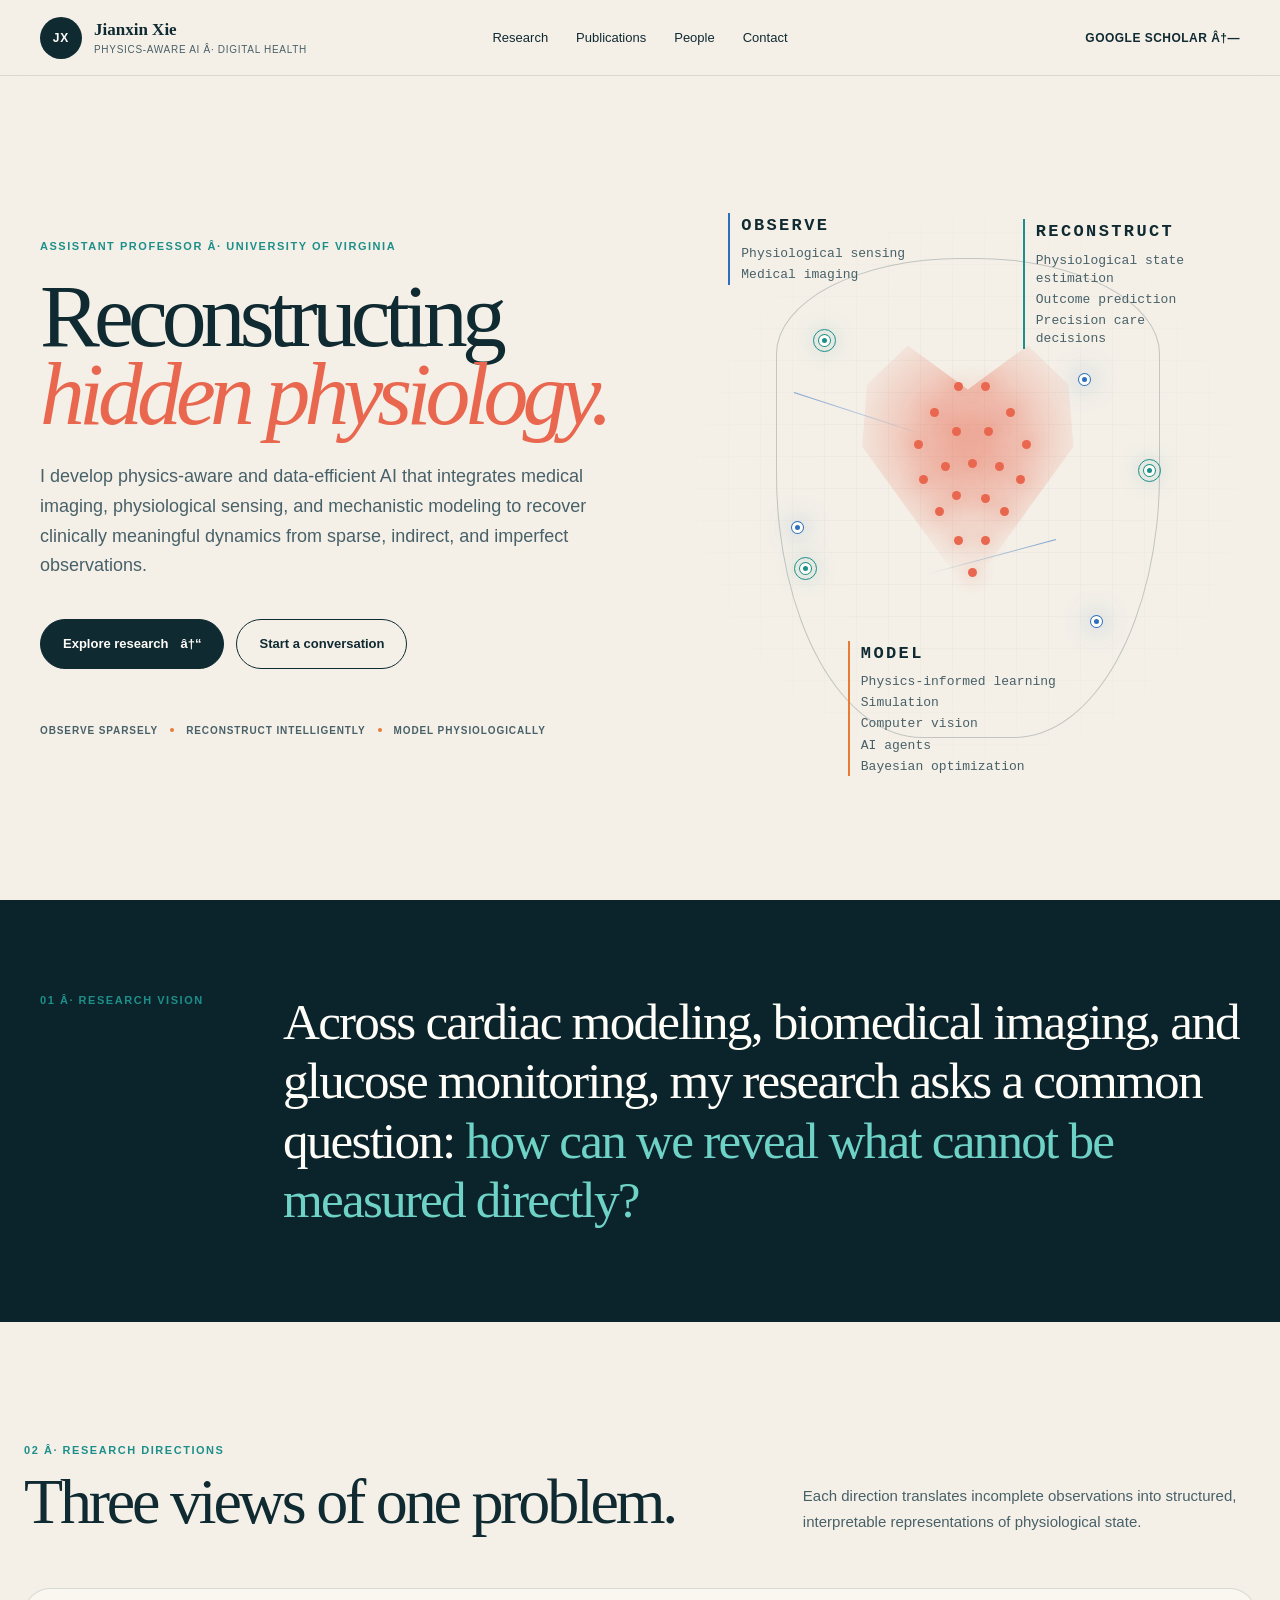
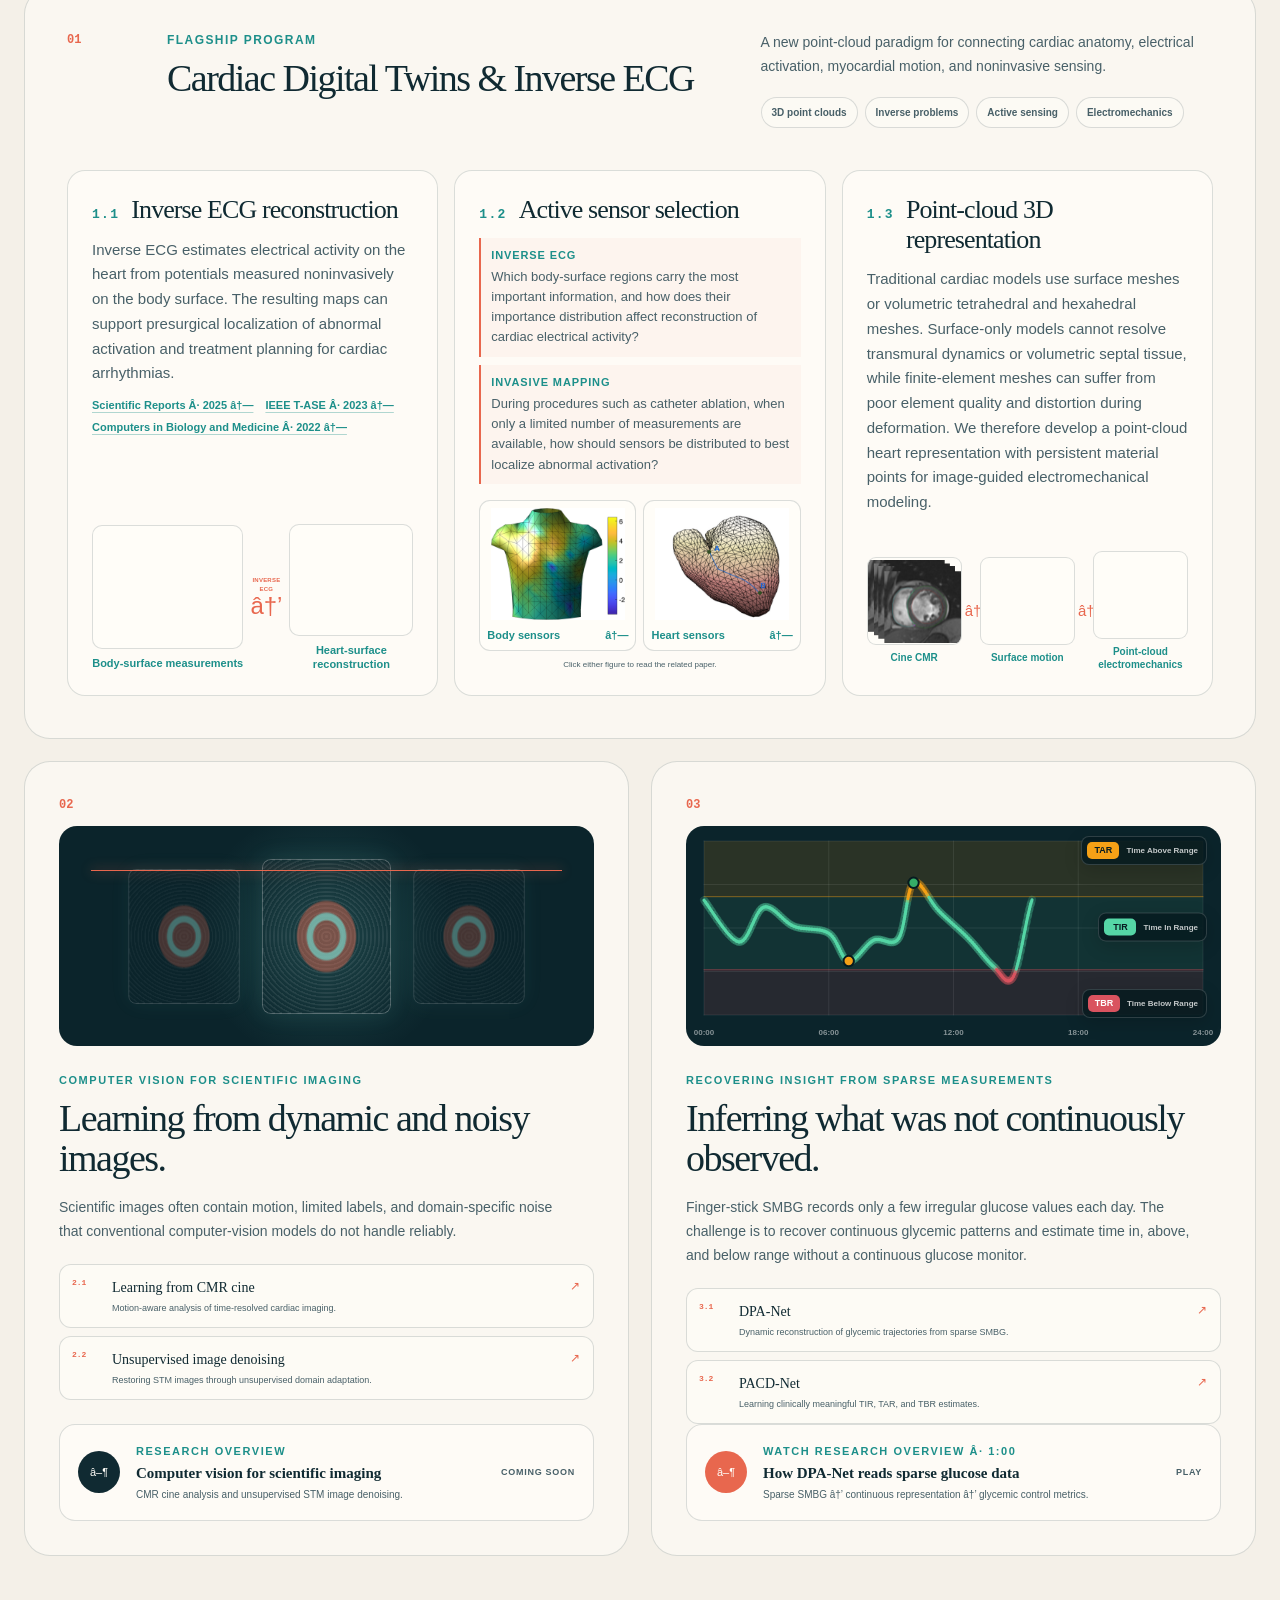
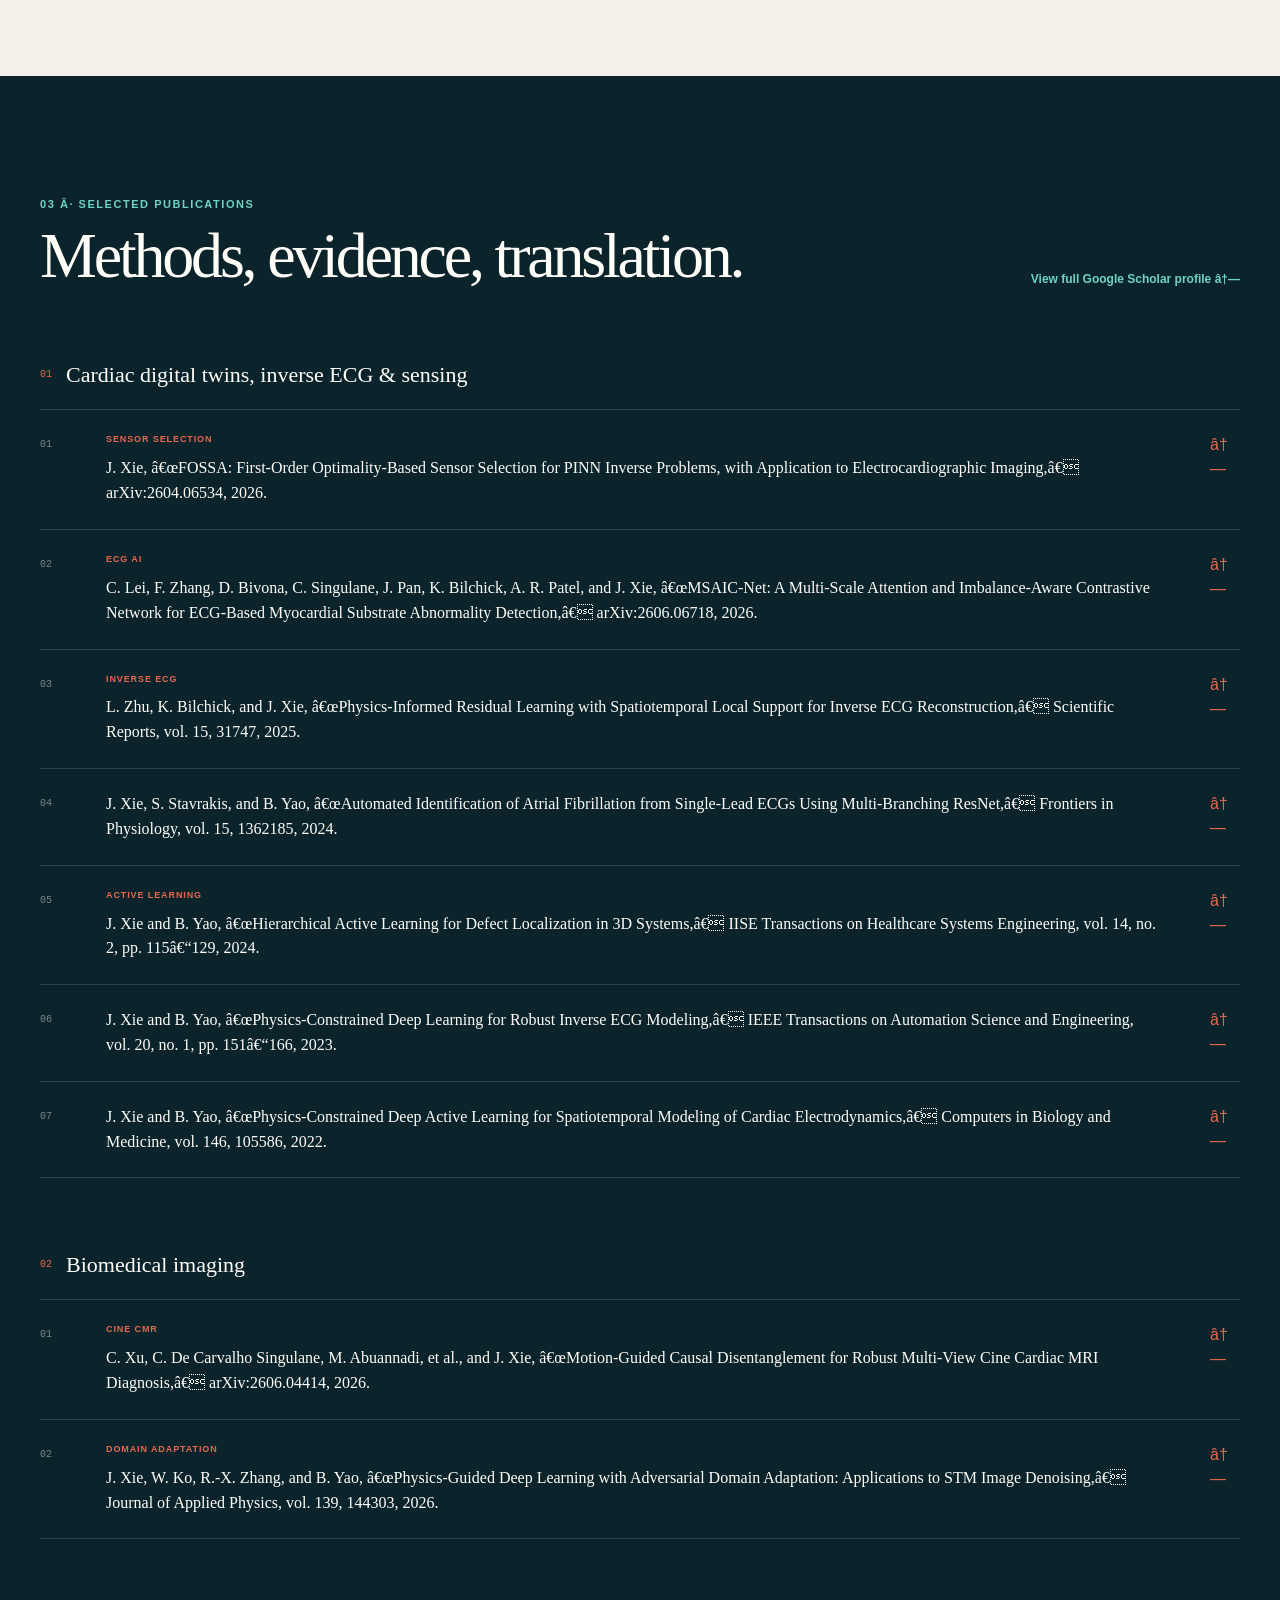
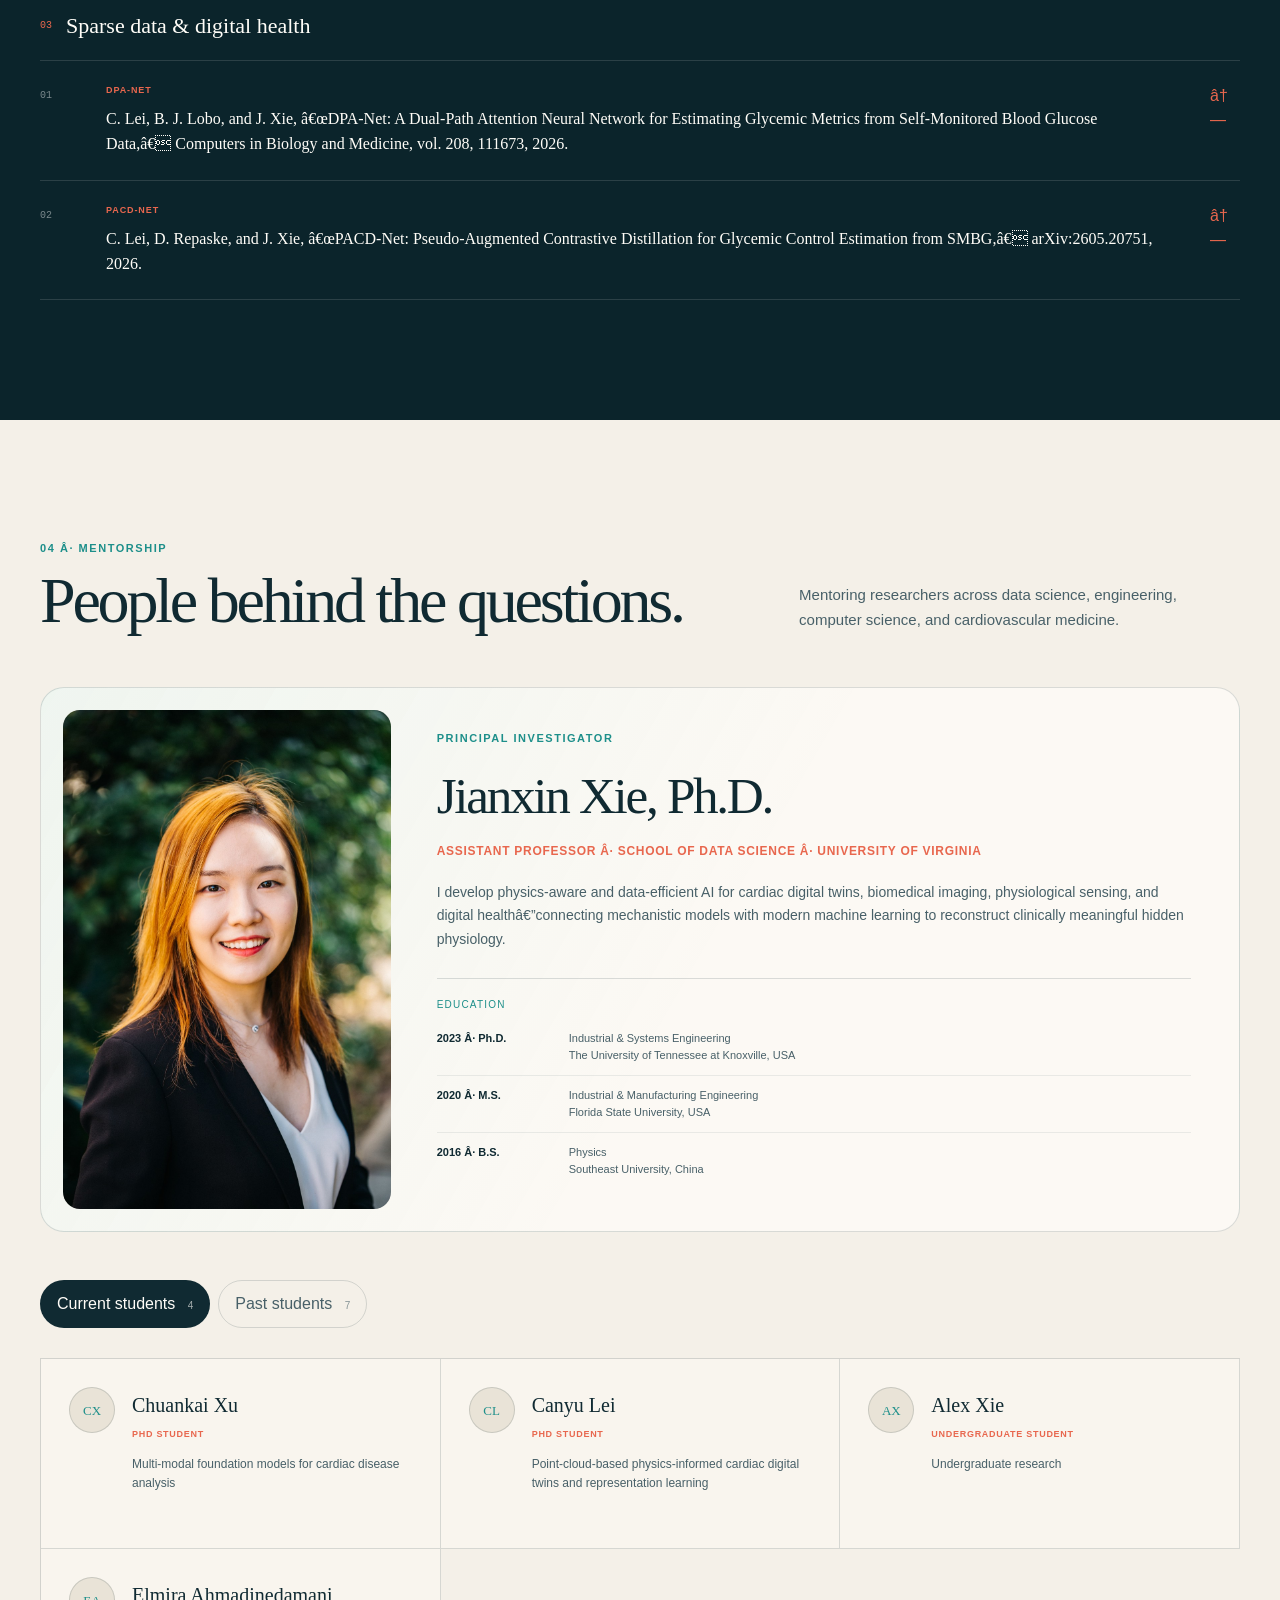
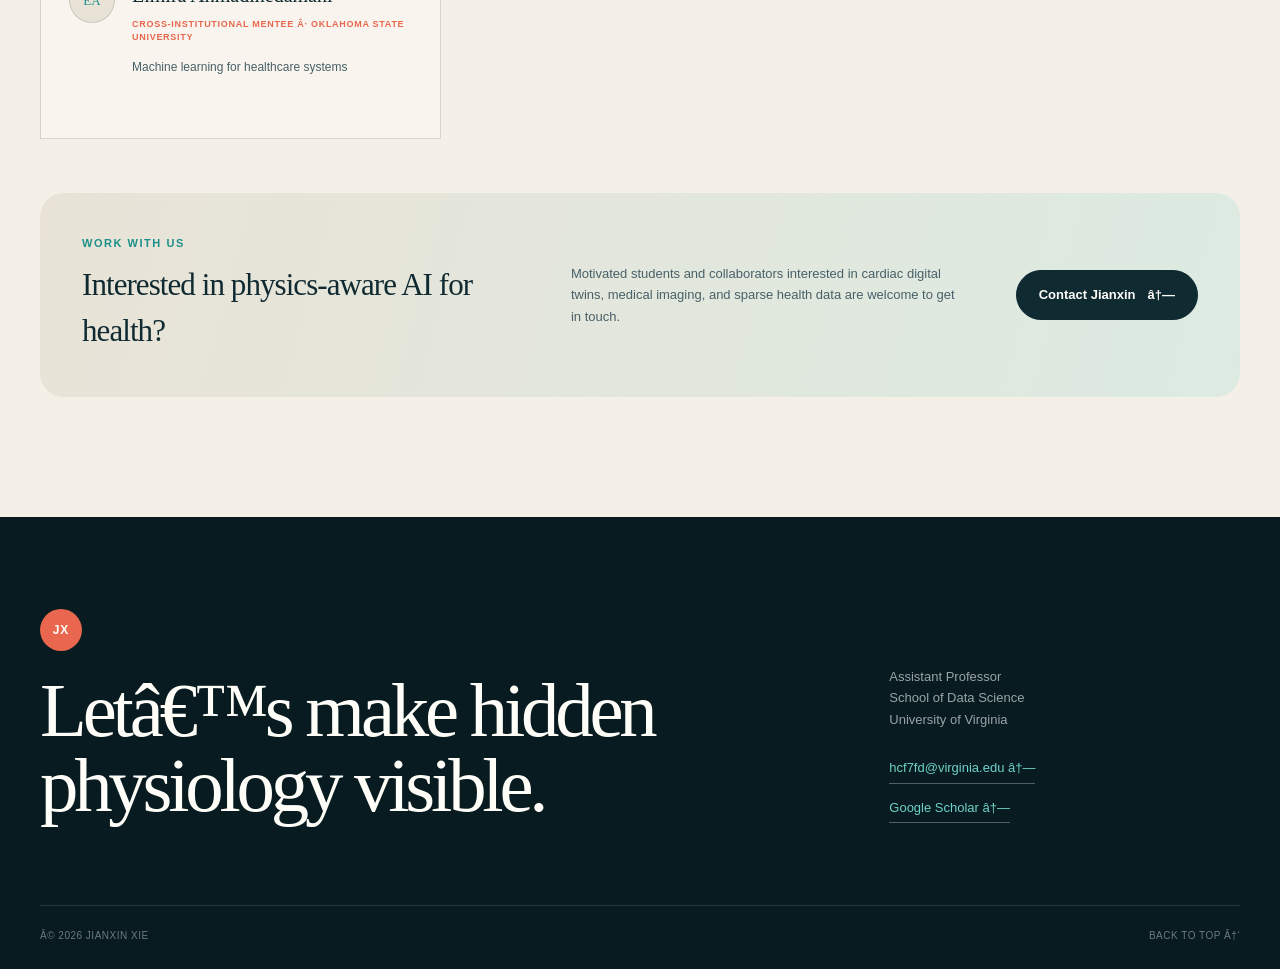
==== commit c0b5d70c: "Fix UTF-8 encoding on GitHub Pages" ====
--- a/index.html
+++ b/index.html
@@ -1 +1 @@
-<!DOCTYPE html><html lang="en"><head><meta charSet="utf-8"/><meta name="viewport" content="width=device-width, initial-scale=1"/><link rel="preload" as="image" href="/research/body-sensor-importance-map.png"/><link rel="preload" as="image" href="/research/heart-sensor-selection.png"/><link rel="preload" as="image" href="/research/cine-cmr-input.png"/><link rel="preload" as="image" href="/people/jianxin-xie.jpg"/><link rel="stylesheet" href="/_next/static/chunks/04sy0_9__1tky.css" data-precedence="next"/><link rel="preload" as="script" fetchPriority="low" href="/_next/static/chunks/0-t57aycj0uqz.js"/><script src="/_next/static/chunks/0jhhy4hnl.00e.js" async=""></script><script src="/_next/static/chunks/10mplx1qo1yfm.js" async=""></script><script src="/_next/static/chunks/turbopack-0hal_d3g2z985.js" async=""></script><script src="/_next/static/chunks/0os4r2b_q-rny.js" async=""></script><script src="/_next/static/chunks/09l37g8.zacr..js" async=""></script><title>Jianxin Xie | Physics-Aware AI &amp; Cardiac Digital Twins</title><meta name="description" content="Research by Jianxin Xie at the University of Virginia on cardiac digital twins, inverse ECG, biomedical imaging, and sparse health data."/><meta name="codex-preview" content="development"/><link rel="shortcut icon" href="/favicon.svg"/><link rel="icon" href="/favicon.svg"/><script src="/_next/static/chunks/03~yq9q893hmn.js" noModule=""></script></head><body><div hidden=""><!--$--><!--/$--></div><main><header class="site-header"><a class="wordmark" href="#top" aria-label="Jianxin Xie home"><span>JX</span><span class="wordmark-copy"><strong>Jianxin Xie</strong><small>Physics-aware AI Â· Digital health</small></span></a><nav aria-label="Primary navigation"><a href="#research">Research</a><a href="#publications">Publications</a><a href="#people">People</a><a href="#contact">Contact</a></nav><a class="scholar-link" href="https://scholar.google.com/citations?hl=en&amp;user=_xs59qYAAAAJ" target="_blank" rel="noreferrer">Google Scholar <span aria-hidden="true">â†—</span></a></header><section class="hero shell" id="top"><div class="hero-copy"><p class="eyebrow">Assistant Professor Â· University of Virginia</p><h1>Reconstructing<span>hidden physiology.</span></h1><p class="hero-intro">I develop physics-aware and data-efficient AI that integrates medical imaging, physiological sensing, and mechanistic modeling to recover clinically meaningful dynamics from sparse, indirect, and imperfect observations.</p><div class="hero-actions"><a class="button primary" href="#research">Explore research <span aria-hidden="true">â†“</span></a><a class="button secondary" href="mailto:hcf7fd@virginia.edu">Start a conversation</a></div><div class="hero-principles"><span>Observe sparsely</span><i></i><span>Reconstruct intelligently</span><i></i><span>Model physiologically</span></div></div><div class="research-visual" aria-label="Animated scientific AI workflow connecting physiological observation, modeling, and reconstruction"><div class="visual-grid"></div><div class="torso-outline"><span class="sensor sensor-ring sensor-1"></span><span class="sensor sensor-solid sensor-2"></span><span class="sensor sensor-solid sensor-3"></span><span class="sensor sensor-ring sensor-4"></span><span class="sensor sensor-ring sensor-5"></span><span class="sensor sensor-solid sensor-6"></span></div><div class="heart-field"><div class="heart-glow"></div><span class="heart-point" style="left:45%;top:25%;animation-delay:0ms"></span><span class="heart-point" style="left:55%;top:25%;animation-delay:90ms"></span><span class="heart-point" style="left:36%;top:33%;animation-delay:180ms"></span><span class="heart-point" style="left:64%;top:33%;animation-delay:270ms"></span><span class="heart-point" style="left:30%;top:43%;animation-delay:360ms"></span><span class="heart-point" style="left:70%;top:43%;animation-delay:450ms"></span><span class="heart-point" style="left:32%;top:54%;animation-delay:540ms"></span><span class="heart-point" style="left:68%;top:54%;animation-delay:630ms"></span><span class="heart-point" style="left:38%;top:64%;animation-delay:720ms"></span><span class="heart-point" style="left:62%;top:64%;animation-delay:810ms"></span><span class="heart-point" style="left:45%;top:73%;animation-delay:900ms"></span><span class="heart-point" style="left:55%;top:73%;animation-delay:990ms"></span><span class="heart-point" style="left:50%;top:83%;animation-delay:1080ms"></span><span class="heart-point" style="left:44%;top:39%;animation-delay:1170ms"></span><span class="heart-point" style="left:56%;top:39%;animation-delay:1260ms"></span><span class="heart-point" style="left:40%;top:50%;animation-delay:1350ms"></span><span class="heart-point" style="left:50%;top:49%;animation-delay:1440ms"></span><span class="heart-point" style="left:60%;top:50%;animation-delay:1530ms"></span><span class="heart-point" style="left:44%;top:59%;animation-delay:1620ms"></span><span class="heart-point" style="left:55%;top:60%;animation-delay:1710ms"></span></div><span class="comet comet-solid comet-blue" aria-hidden="true"></span><span class="comet comet-ring comet-green" aria-hidden="true"></span><span class="comet comet-solid comet-orange" aria-hidden="true"></span><span class="comet comet-ring comet-teal" aria-hidden="true"></span><div class="signal-line signal-a"></div><div class="signal-line signal-b"></div><div class="visual-label label-observe"><strong>OBSERVE</strong><span>Physiological sensing</span><span>Medical imaging</span></div><div class="visual-label label-reconstruct"><strong>RECONSTRUCT</strong><span>Physiological state estimation</span><span>Outcome prediction</span><span>Precision care decisions</span></div><div class="visual-label label-model"><strong>MODEL</strong><span>Physics-informed learning</span><span>Simulation</span><span>Computer vision</span><span>AI agents</span><span>Bayesian optimization</span></div></div></section><section class="manifesto"><div class="shell manifesto-inner"><p class="section-number">01 Â· Research vision</p><p class="manifesto-copy">Across cardiac modeling, biomedical imaging, and glucose monitoring, my research asks a common question:<strong> <!-- -->how can we reveal what cannot be measured directly?</strong></p></div></section><section class="research-section shell" id="research"><div class="section-heading"><div><p class="section-number">02 Â· Research directions</p><h2>Three views of one problem.</h2></div><p>Each direction translates incomplete observations into structured, interpretable representations of physiological state.</p></div><article class="flagship research-card"><div class="research-card-top"><div class="research-index">01</div><div class="research-title"><p>Flagship program</p><h3>Cardiac Digital Twins &amp; Inverse ECG</h3></div><div class="research-summary"><p>A new point-cloud paradigm for connecting cardiac anatomy, electrical activation, myocardial motion, and noninvasive sensing.</p><div class="topic-pills"><span>3D point clouds</span><span>Inverse problems</span><span>Active sensing</span><span>Electromechanics</span></div></div></div><div class="cardiac-topics"><article class="cardiac-topic"><div class="subtopic-heading"><div class="subtopic-number">1.1</div><h4>Inverse ECG reconstruction</h4></div><p>Inverse ECG estimates electrical activity on the heart from potentials measured noninvasively on the body surface. The resulting maps can support presurgical localization of abnormal activation and treatment planning for cardiac arrhythmias.</p><div class="subtopic-papers" aria-label="Related inverse ECG papers"><a href="https://www.nature.com/articles/s41598-025-15687-1" target="_blank" rel="noreferrer">Scientific Reports Â· 2025 <span aria-hidden="true">â†—</span></a><a href="https://doi.org/10.1109/TASE.2022.3144347" target="_blank" rel="noreferrer">IEEE T-ASE Â· 2023 <span aria-hidden="true">â†—</span></a><a href="https://doi.org/10.1016/j.compbiomed.2022.105586" target="_blank" rel="noreferrer">Computers in Biology and Medicine Â· 2022 <span aria-hidden="true">â†—</span></a></div><figure class="inverse-ecg-visual" aria-label="Inverse ECG reconstructs heart-surface electrical activity from body-surface measurements"><div class="inverse-video inverse-video-body"><video autoPlay="" loop="" muted="" playsInline="" preload="metadata"><source src="/media/inverse-ecg-body.mp4" type="video/mp4"/></video><span>Body-surface measurements</span></div><div class="inverse-arrow" aria-hidden="true"><span>inverse ECG</span><strong>â†’</strong></div><div class="inverse-video"><video autoPlay="" loop="" muted="" playsInline="" preload="metadata"><source src="/media/inverse-ecg-heart.mp4" type="video/mp4"/></video><span>Heart-surface reconstruction</span></div></figure></article><article class="cardiac-topic sensor-topic"><div class="subtopic-heading"><div class="subtopic-number">1.2</div><h4>Active sensor selection</h4></div><div class="sensor-questions"><div><small>Inverse ECG</small><p>Which body-surface regions carry the most important information, and how does their importance distribution affect reconstruction of cardiac electrical activity?</p></div><div><small>Invasive mapping</small><p>During procedures such as catheter ablation, when only a limited number of measurements are available, how should sensors be distributed to best localize abnormal activation?</p></div></div><figure class="compact-sensor-figure"><div class="compact-sensor-images"><a class="compact-sensor-link" href="https://arxiv.org/abs/2604.06534" target="_blank" rel="noreferrer" aria-label="Read the FOSSA paper about body-surface sensor importance"><img src="/research/body-sensor-importance-map.png" alt="Body-surface sensor importance map on a triangulated torso"/><span>Body sensors <span aria-hidden="true">â†—</span></span></a><a class="compact-sensor-link" href="https://doi.org/10.1016/j.compbiomed.2022.105586" target="_blank" rel="noreferrer" aria-label="Read the paper about heart-surface sensor selection"><img src="/research/heart-sensor-selection.png" alt="Selected sensing locations connected across a triangulated heart surface"/><span>Heart sensors <span aria-hidden="true">â†—</span></span></a></div><figcaption>Click either figure to read the related paper.</figcaption></figure></article><article class="cardiac-topic"><div class="subtopic-heading"><div class="subtopic-number">1.3</div><h4>Point-cloud 3D representation</h4></div><p>Traditional cardiac models use surface meshes or volumetric tetrahedral and hexahedral meshes. Surface-only models cannot resolve transmural dynamics or volumetric septal tissue, while finite-element meshes can suffer from poor element quality and distortion during deformation. We therefore develop a point-cloud heart representation with persistent material points for image-guided electromechanical modeling.</p><figure class="point-cloud-pipeline" aria-label="Cine CMR is translated into cardiac surface motion and then point-cloud electromechanics"><div class="point-cloud-stage"><img src="/research/cine-cmr-input.png" alt="Cine CMR short-axis image sequence"/><span>Cine CMR</span></div><span class="point-cloud-arrow" aria-hidden="true">â†’</span><div class="point-cloud-stage"><video autoPlay="" loop="" muted="" playsInline="" preload="metadata"><source src="/media/heart-surface-motion.mp4" type="video/mp4"/></video><span>Surface motion</span></div><span class="point-cloud-arrow" aria-hidden="true">â†’</span><div class="point-cloud-stage"><video autoPlay="" loop="" muted="" playsInline="" preload="metadata"><source src="/media/point-cloud-electromechanics.mp4" type="video/mp4"/></video><span>Point-cloud electromechanics</span></div></figure></article></div></article><div class="secondary-directions"><article class="research-card imaging-card"><div class="research-index">02</div><div class="mini-visual imaging-visual"><div class="cine-frame frame-one"></div><div class="cine-frame frame-two"></div><div class="cine-frame frame-three"></div><div class="scan-line"></div></div><p class="research-kicker">Computer vision for scientific imaging</p><h3>Learning from dynamic and noisy images.</h3><p>Scientific images often contain motion, limited labels, and domain-specific noise that conventional computer-vision models do not handle reliably.</p><div class="direction-subtopics"><a href="https://arxiv.org/abs/2606.04414" target="_blank" rel="noreferrer"><small>2.1</small><strong>Learning from CMR cine</strong><span>Motion-aware analysis of time-resolved cardiac imaging.</span></a><a href="https://doi.org/10.1063/5.0316661" target="_blank" rel="noreferrer"><small>2.2</small><strong>Unsupervised image denoising</strong><span>Restoring STM images through unsupervised domain adaptation.</span></a></div><div class="video-card "><span class="video-icon"><span aria-hidden="true">â–¶</span></span><span class="video-copy"><span class="video-kicker">Research overview</span><strong>Computer vision for scientific imaging</strong><small>CMR cine analysis and unsupervised STM image denoising.</small></span><span class="video-status">Coming soon</span></div></article><article class="research-card sparse-card"><div class="research-index">03</div><div class="mini-visual glucose-visual" role="img" aria-label="Animated full-day glucose curve with colored dots entering time above, within, and below range"><canvas aria-hidden="true"></canvas><div class="range-legend range-legend-high"><strong>TAR</strong><span>Time Above Range</span></div><div class="range-legend range-legend-in"><strong>TIR</strong><span>Time In Range</span></div><div class="range-legend range-legend-low"><strong>TBR</strong><span>Time Below Range</span></div></div><p class="research-kicker">Recovering insight from sparse measurements</p><h3>Inferring what was not continuously observed.</h3><p>Finger-stick SMBG records only a few irregular glucose values each day. The challenge is to recover continuous glycemic patterns and estimate time in, above, and below range without a continuous glucose monitor.</p><div class="direction-subtopics"><a href="https://doi.org/10.1016/j.compbiomed.2026.111673" target="_blank" rel="noreferrer"><small>3.1</small><strong>DPA-Net</strong><span>Dynamic reconstruction of glycemic trajectories from sparse SMBG.</span></a><a href="https://arxiv.org/abs/2605.20751" target="_blank" rel="noreferrer"><small>3.2</small><strong>PACD-Net</strong><span>Learning clinically meaningful TIR, TAR, and TBR estimates.</span></a></div><button class="video-card is-available" type="button"><span class="video-icon"><span aria-hidden="true">â–¶</span></span><span class="video-copy"><span class="video-kicker">Watch research overview Â· 1:00</span><strong>How DPA-Net reads sparse glucose data</strong><small>Sparse SMBG â†’ continuous representation â†’ glycemic control metrics.</small></span><span class="video-status">Play</span></button></article></div></section><section class="publications-section" id="publications"><div class="shell"><div class="section-heading light-heading"><div><p class="section-number">03 Â· Selected publications</p><h2>Methods, evidence, translation.</h2></div><a href="https://scholar.google.com/citations?hl=en&amp;user=_xs59qYAAAAJ" class="text-link" target="_blank" rel="noreferrer">View full Google Scholar profile <span aria-hidden="true">â†—</span></a></div><div class="pub-group"><h3><span>01</span>Cardiac digital twins, inverse ECG &amp; sensing</h3><div class="publication-list"><a class="publication" href="https://arxiv.org/abs/2604.06534" target="_blank" rel="noreferrer"><span class="pub-index">01</span><span class="pub-copy"><span class="pub-tag">Sensor selection</span><span>J. Xie, â€œFOSSA: First-Order Optimality-Based Sensor Selection for PINN Inverse Problems, with Application to Electrocardiographic Imaging,â€ arXiv:2604.06534, 2026.</span></span><span class="pub-arrow"><span aria-hidden="true">â†—</span></span></a><a class="publication" href="https://arxiv.org/abs/2606.06718" target="_blank" rel="noreferrer"><span class="pub-index">02</span><span class="pub-copy"><span class="pub-tag">ECG AI</span><span>C. Lei, F. Zhang, D. Bivona, C. Singulane, J. Pan, K. Bilchick, A. R. Patel, and J. Xie, â€œMSAIC-Net: A Multi-Scale Attention and Imbalance-Aware Contrastive Network for ECG-Based Myocardial Substrate Abnormality Detection,â€ arXiv:2606.06718, 2026.</span></span><span class="pub-arrow"><span aria-hidden="true">â†—</span></span></a><a class="publication" href="https://www.nature.com/articles/s41598-025-15687-1" target="_blank" rel="noreferrer"><span class="pub-index">03</span><span class="pub-copy"><span class="pub-tag">Inverse ECG</span><span>L. Zhu, K. Bilchick, and J. Xie, â€œPhysics-Informed Residual Learning with Spatiotemporal Local Support for Inverse ECG Reconstruction,â€ Scientific Reports, vol. 15, 31747, 2025.</span></span><span class="pub-arrow"><span aria-hidden="true">â†—</span></span></a><a class="publication" href="https://doi.org/10.3389/fphys.2024.1362185" target="_blank" rel="noreferrer"><span class="pub-index">04</span><span class="pub-copy"><span>J. Xie, S. Stavrakis, and B. Yao, â€œAutomated Identification of Atrial Fibrillation from Single-Lead ECGs Using Multi-Branching ResNet,â€ Frontiers in Physiology, vol. 15, 1362185, 2024.</span></span><span class="pub-arrow"><span aria-hidden="true">â†—</span></span></a><a class="publication" href="https://doi.org/10.1080/24725579.2023.2233992" target="_blank" rel="noreferrer"><span class="pub-index">05</span><span class="pub-copy"><span class="pub-tag">Active learning</span><span>J. Xie and B. Yao, â€œHierarchical Active Learning for Defect Localization in 3D Systems,â€ IISE Transactions on Healthcare Systems Engineering, vol. 14, no. 2, pp. 115â€“129, 2024.</span></span><span class="pub-arrow"><span aria-hidden="true">â†—</span></span></a><a class="publication" href="https://doi.org/10.1109/TASE.2022.3144347" target="_blank" rel="noreferrer"><span class="pub-index">06</span><span class="pub-copy"><span>J. Xie and B. Yao, â€œPhysics-Constrained Deep Learning for Robust Inverse ECG Modeling,â€ IEEE Transactions on Automation Science and Engineering, vol. 20, no. 1, pp. 151â€“166, 2023.</span></span><span class="pub-arrow"><span aria-hidden="true">â†—</span></span></a><a class="publication" href="https://doi.org/10.1016/j.compbiomed.2022.105586" target="_blank" rel="noreferrer"><span class="pub-index">07</span><span class="pub-copy"><span>J. Xie and B. Yao, â€œPhysics-Constrained Deep Active Learning for Spatiotemporal Modeling of Cardiac Electrodynamics,â€ Computers in Biology and Medicine, vol. 146, 105586, 2022.</span></span><span class="pub-arrow"><span aria-hidden="true">â†—</span></span></a></div></div><div class="pub-group"><h3><span>02</span> Biomedical imaging</h3><div class="publication-list"><a class="publication" href="https://arxiv.org/abs/2606.04414" target="_blank" rel="noreferrer"><span class="pub-index">01</span><span class="pub-copy"><span class="pub-tag">Cine CMR</span><span>C. Xu, C. De Carvalho Singulane, M. Abuannadi, et al., and J. Xie, â€œMotion-Guided Causal Disentanglement for Robust Multi-View Cine Cardiac MRI Diagnosis,â€ arXiv:2606.04414, 2026.</span></span><span class="pub-arrow"><span aria-hidden="true">â†—</span></span></a><a class="publication" href="https://doi.org/10.1063/5.0316661" target="_blank" rel="noreferrer"><span class="pub-index">02</span><span class="pub-copy"><span class="pub-tag">Domain adaptation</span><span>J. Xie, W. Ko, R.-X. Zhang, and B. Yao, â€œPhysics-Guided Deep Learning with Adversarial Domain Adaptation: Applications to STM Image Denoising,â€ Journal of Applied Physics, vol. 139, 144303, 2026.</span></span><span class="pub-arrow"><span aria-hidden="true">â†—</span></span></a></div></div><div class="pub-group"><h3><span>03</span>Sparse data &amp; digital health</h3><div class="publication-list"><a class="publication" href="https://doi.org/10.1016/j.compbiomed.2026.111673" target="_blank" rel="noreferrer"><span class="pub-index">01</span><span class="pub-copy"><span class="pub-tag">DPA-Net</span><span>C. Lei, B. J. Lobo, and J. Xie, â€œDPA-Net: A Dual-Path Attention Neural Network for Estimating Glycemic Metrics from Self-Monitored Blood Glucose Data,â€ Computers in Biology and Medicine, vol. 208, 111673, 2026.</span></span><span class="pub-arrow"><span aria-hidden="true">â†—</span></span></a><a class="publication" href="https://arxiv.org/abs/2605.20751" target="_blank" rel="noreferrer"><span class="pub-index">02</span><span class="pub-copy"><span class="pub-tag">PACD-Net</span><span>C. Lei, D. Repaske, and J. Xie, â€œPACD-Net: Pseudo-Augmented Contrastive Distillation for Glycemic Control Estimation from SMBG,â€ arXiv:2605.20751, 2026.</span></span><span class="pub-arrow"><span aria-hidden="true">â†—</span></span></a></div></div></div></section><section class="people-section shell" id="people"><div class="section-heading"><div><p class="section-number">04 Â· Mentorship</p><h2>People behind the questions.</h2></div><p>Mentoring researchers across data science, engineering, computer science, and cardiovascular medicine.</p></div><article class="advisor-profile"><div class="advisor-photo"><img src="/people/jianxin-xie.jpg" alt="Portrait of Jianxin Xie"/></div><div class="advisor-copy"><p class="eyebrow">Principal investigator</p><h3>Jianxin Xie, Ph.D.</h3><p class="advisor-role">Assistant Professor Â· School of Data Science Â· University of Virginia</p><p class="advisor-intro">I develop physics-aware and data-efficient AI for cardiac digital twins, biomedical imaging, physiological sensing, and digital healthâ€”connecting mechanistic models with modern machine learning to reconstruct clinically meaningful hidden physiology.</p><div class="education-list"><h4>Education</h4><div><strong>2023 Â· Ph.D.</strong><span>Industrial &amp; Systems Engineering<br/>The University of Tennessee at Knoxville, USA</span></div><div><strong>2020 Â· M.S.</strong><span>Industrial &amp; Manufacturing Engineering<br/>Florida State University, USA</span></div><div><strong>2016 Â· B.S.</strong><span>Physics<br/>Southeast University, China</span></div></div></div></article><div class="people-tabs" role="tablist" aria-label="Student status"><button role="tab" aria-selected="true" class="active">Current students <span>4</span></button><button role="tab" aria-selected="false" class="">Past students <span>7</span></button></div><div role="tabpanel"><div class="student-grid"><article class="student-card"><div class="student-avatar" aria-hidden="true">CX</div><div><h3>Chuankai Xu</h3><p class="student-role">PhD Student</p><p class="student-topic">Multi-modal foundation models for cardiac disease analysis</p></div></article><article class="student-card"><div class="student-avatar" aria-hidden="true">CL</div><div><h3>Canyu Lei</h3><p class="student-role">PhD Student</p><p class="student-topic">Point-cloud-based physics-informed cardiac digital twins and representation learning</p></div></article><article class="student-card"><div class="student-avatar" aria-hidden="true">AX</div><div><h3>Alex Xie</h3><p class="student-role">Undergraduate Student</p><p class="student-topic">Undergraduate research</p></div></article><article class="student-card"><div class="student-avatar" aria-hidden="true">EA</div><div><h3>Elmira Ahmadinedamani</h3><p class="student-role">Cross-Institutional Mentee Â· Oklahoma State University</p><p class="student-topic">Machine learning for healthcare systems</p></div></article></div></div><div class="join-card"><div><p class="eyebrow">Work with us</p><h3>Interested in physics-aware AI for health?</h3></div><p>Motivated students and collaborators interested in cardiac digital twins, medical imaging, and sparse health data are welcome to get in touch.</p><a class="button primary" href="mailto:hcf7fd@virginia.edu">Contact Jianxin <span aria-hidden="true">â†—</span></a></div></section><footer id="contact"><div class="shell footer-inner"><div><span class="footer-monogram">JX</span><h2>Letâ€™s make hidden physiology visible.</h2></div><div class="footer-contact"><p>Assistant Professor<br/>School of Data Science<br/>University of Virginia</p><a href="mailto:hcf7fd@virginia.edu">hcf7fd@virginia.edu <span aria-hidden="true">â†—</span></a><a href="https://scholar.google.com/citations?hl=en&amp;user=_xs59qYAAAAJ" target="_blank" rel="noreferrer">Google Scholar <span aria-hidden="true">â†—</span></a></div></div><div class="shell footer-base"><span>Â© <!-- -->2026<!-- --> Jianxin Xie</span><a href="#top">Back to top â†‘</a></div></footer></main><!--$--><!--/$--><script src="/_next/static/chunks/0-t57aycj0uqz.js" id="_R_" async=""></script><script>(self.__next_f=self.__next_f||[]).push([0])</script><script>self.__next_f.push([1,"1:\"$Sreact.fragment\"\n2:I[28270,[\"/_next/static/chunks/0os4r2b_q-rny.js\"],\"default\"]\n3:I[7640,[\"/_next/static/chunks/0os4r2b_q-rny.js\"],\"default\"]\n4:I[22789,[\"/_next/static/chunks/0os4r2b_q-rny.js\"],\"ClientPageRoot\"]\n5:I[31713,[\"/_next/static/chunks/0os4r2b_q-rny.js\",\"/_next/static/chunks/09l37g8.zacr..js\"],\"default\"]\n8:I[84080,[\"/_next/static/chunks/0os4r2b_q-rny.js\"],\"OutletBoundary\"]\n9:\"$Sreact.suspense\"\nb:I[84080,[\"/_next/static/chunks/0os4r2b_q-rny.js\"],\"ViewportBoundary\"]\nd:I[84080,[\"/_next/static/chunks/0os4r2b_q-rny.js\"],\"MetadataBoundary\"]\nf:I[48574,[\"/_next/static/chunks/0os4r2b_q-rny.js\"],\"default\",1]\n:HL[\"/_next/static/chunks/04sy0_9__1tky.css\",\"style\"]\n"])</script><script>self.__next_f.push([1,"0:{\"P\":null,\"c\":[\"\",\"\"],\"q\":\"\",\"i\":false,\"f\":[[[\"\",{\"children\":[\"__PAGE__\",{}]},\"$undefined\",\"$undefined\",16],[[\"$\",\"$1\",\"c\",{\"children\":[[[\"$\",\"link\",\"0\",{\"rel\":\"stylesheet\",\"href\":\"/_next/static/chunks/04sy0_9__1tky.css\",\"precedence\":\"next\",\"crossOrigin\":\"$undefined\",\"nonce\":\"$undefined\"}],[\"$\",\"script\",\"script-0\",{\"src\":\"/_next/static/chunks/0os4r2b_q-rny.js\",\"async\":true,\"nonce\":\"$undefined\"}]],[\"$\",\"html\",null,{\"lang\":\"en\",\"children\":[\"$\",\"body\",null,{\"children\":[\"$\",\"$L2\",null,{\"parallelRouterKey\":\"children\",\"error\":\"$undefined\",\"errorStyles\":\"$undefined\",\"errorScripts\":\"$undefined\",\"template\":[\"$\",\"$L3\",null,{}],\"templateStyles\":\"$undefined\",\"templateScripts\":\"$undefined\",\"notFound\":[[[\"$\",\"title\",null,{\"children\":\"404: This page could not be found.\"}],[\"$\",\"div\",null,{\"style\":{\"fontFamily\":\"system-ui,\\\"Segoe UI\\\",Roboto,Helvetica,Arial,sans-serif,\\\"Apple Color Emoji\\\",\\\"Segoe UI Emoji\\\"\",\"height\":\"100vh\",\"textAlign\":\"center\",\"display\":\"flex\",\"flexDirection\":\"column\",\"alignItems\":\"center\",\"justifyContent\":\"center\"},\"children\":[\"$\",\"div\",null,{\"children\":[[\"$\",\"style\",null,{\"dangerouslySetInnerHTML\":{\"__html\":\"body{color:#000;background:#fff;margin:0}.next-error-h1{border-right:1px solid rgba(0,0,0,.3)}@media (prefers-color-scheme:dark){body{color:#fff;background:#000}.next-error-h1{border-right:1px solid rgba(255,255,255,.3)}}\"}}],[\"$\",\"h1\",null,{\"className\":\"next-error-h1\",\"style\":{\"display\":\"inline-block\",\"margin\":\"0 20px 0 0\",\"padding\":\"0 23px 0 0\",\"fontSize\":24,\"fontWeight\":500,\"verticalAlign\":\"top\",\"lineHeight\":\"49px\"},\"children\":404}],[\"$\",\"div\",null,{\"style\":{\"display\":\"inline-block\"},\"children\":[\"$\",\"h2\",null,{\"style\":{\"fontSize\":14,\"fontWeight\":400,\"lineHeight\":\"49px\",\"margin\":0},\"children\":\"This page could not be found.\"}]}]]}]}]],[]],\"forbidden\":\"$undefined\",\"unauthorized\":\"$undefined\"}]}]}]]}],{\"children\":[[\"$\",\"$1\",\"c\",{\"children\":[[\"$\",\"$L4\",null,{\"Component\":\"$5\",\"serverProvidedParams\":{\"searchParams\":{},\"params\":{},\"promises\":[\"$@6\",\"$@7\"]}}],[[\"$\",\"script\",\"script-0\",{\"src\":\"/_next/static/chunks/09l37g8.zacr..js\",\"async\":true,\"nonce\":\"$undefined\"}]],[\"$\",\"$L8\",null,{\"children\":[\"$\",\"$9\",null,{\"name\":\"Next.MetadataOutlet\",\"children\":\"$@a\"}]}]]}],{},null,false,null]},null,false,null],[\"$\",\"$1\",\"h\",{\"children\":[null,[\"$\",\"$Lb\",null,{\"children\":\"$Lc\"}],[\"$\",\"div\",null,{\"hidden\":true,\"children\":[\"$\",\"$Ld\",null,{\"children\":[\"$\",\"$9\",null,{\"name\":\"Next.Metadata\",\"children\":\"$Le\"}]}]}],null]}],false]],\"m\":\"$undefined\",\"G\":[\"$f\",[[\"$\",\"link\",\"0\",{\"rel\":\"stylesheet\",\"href\":\"/_next/static/chunks/04sy0_9__1tky.css\",\"precedence\":\"next\",\"crossOrigin\":\"$undefined\",\"nonce\":\"$undefined\"}]]],\"S\":true,\"h\":null,\"s\":\"$undefined\",\"l\":\"$undefined\",\"p\":\"$undefined\",\"d\":\"$undefined\",\"b\":\"Bbw9xLCrAioHQ-PBHeu0X\"}\n"])</script><script>self.__next_f.push([1,"6:{}\n7:\"$0:f:0:1:1:children:0:props:children:0:props:serverProvidedParams:params\"\n"])</script><script>self.__next_f.push([1,"c:[[\"$\",\"meta\",\"0\",{\"charSet\":\"utf-8\"}],[\"$\",\"meta\",\"1\",{\"name\":\"viewport\",\"content\":\"width=device-width, initial-scale=1\"}]]\n"])</script><script>self.__next_f.push([1,"10:I[77576,[\"/_next/static/chunks/0os4r2b_q-rny.js\"],\"IconMark\"]\na:null\ne:[[\"$\",\"title\",\"0\",{\"children\":\"Jianxin Xie | Physics-Aware AI \u0026 Cardiac Digital Twins\"}],[\"$\",\"meta\",\"1\",{\"name\":\"description\",\"content\":\"Research by Jianxin Xie at the University of Virginia on cardiac digital twins, inverse ECG, biomedical imaging, and sparse health data.\"}],[\"$\",\"meta\",\"2\",{\"name\":\"codex-preview\",\"content\":\"development\"}],[\"$\",\"link\",\"3\",{\"rel\":\"shortcut icon\",\"href\":\"/favicon.svg\"}],[\"$\",\"link\",\"4\",{\"rel\":\"icon\",\"href\":\"/favicon.svg\"}],[\"$\",\"$L10\",\"5\",{}]]\n"])</script></body></html>
+<!DOCTYPE html><html lang="en"><head><meta charSet="utf-8"/><meta name="viewport" content="width=device-width, initial-scale=1"/><link rel="preload" as="image" href="/research/body-sensor-importance-map.png"/><link rel="preload" as="image" href="/research/heart-sensor-selection.png"/><link rel="preload" as="image" href="/research/cine-cmr-input.png"/><link rel="preload" as="image" href="/people/jianxin-xie.jpg"/><link rel="stylesheet" href="/_next/static/chunks/04sy0_9__1tky.css" data-precedence="next"/><link rel="preload" as="script" fetchPriority="low" href="/_next/static/chunks/0-t57aycj0uqz.js"/><script src="/_next/static/chunks/0jhhy4hnl.00e.js" async=""></script><script src="/_next/static/chunks/10mplx1qo1yfm.js" async=""></script><script src="/_next/static/chunks/turbopack-0hal_d3g2z985.js" async=""></script><script src="/_next/static/chunks/0os4r2b_q-rny.js" async=""></script><script src="/_next/static/chunks/09l37g8.zacr..js" async=""></script><title>Jianxin Xie | Physics-Aware AI &amp; Cardiac Digital Twins</title><meta name="description" content="Research by Jianxin Xie at the University of Virginia on cardiac digital twins, inverse ECG, biomedical imaging, and sparse health data."/><meta name="codex-preview" content="development"/><link rel="shortcut icon" href="/favicon.svg"/><link rel="icon" href="/favicon.svg"/><script src="/_next/static/chunks/03~yq9q893hmn.js" noModule=""></script></head><body><div hidden=""><!--$--><!--/$--></div><main><header class="site-header"><a class="wordmark" href="#top" aria-label="Jianxin Xie home"><span>JX</span><span class="wordmark-copy"><strong>Jianxin Xie</strong><small>Physics-aware AI · Digital health</small></span></a><nav aria-label="Primary navigation"><a href="#research">Research</a><a href="#publications">Publications</a><a href="#people">People</a><a href="#contact">Contact</a></nav><a class="scholar-link" href="https://scholar.google.com/citations?hl=en&amp;user=_xs59qYAAAAJ" target="_blank" rel="noreferrer">Google Scholar <span aria-hidden="true">↗</span></a></header><section class="hero shell" id="top"><div class="hero-copy"><p class="eyebrow">Assistant Professor · University of Virginia</p><h1>Reconstructing<span>hidden physiology.</span></h1><p class="hero-intro">I develop physics-aware and data-efficient AI that integrates medical imaging, physiological sensing, and mechanistic modeling to recover clinically meaningful dynamics from sparse, indirect, and imperfect observations.</p><div class="hero-actions"><a class="button primary" href="#research">Explore research <span aria-hidden="true">↓</span></a><a class="button secondary" href="mailto:hcf7fd@virginia.edu">Start a conversation</a></div><div class="hero-principles"><span>Observe sparsely</span><i></i><span>Reconstruct intelligently</span><i></i><span>Model physiologically</span></div></div><div class="research-visual" aria-label="Animated scientific AI workflow connecting physiological observation, modeling, and reconstruction"><div class="visual-grid"></div><div class="torso-outline"><span class="sensor sensor-ring sensor-1"></span><span class="sensor sensor-solid sensor-2"></span><span class="sensor sensor-solid sensor-3"></span><span class="sensor sensor-ring sensor-4"></span><span class="sensor sensor-ring sensor-5"></span><span class="sensor sensor-solid sensor-6"></span></div><div class="heart-field"><div class="heart-glow"></div><span class="heart-point" style="left:45%;top:25%;animation-delay:0ms"></span><span class="heart-point" style="left:55%;top:25%;animation-delay:90ms"></span><span class="heart-point" style="left:36%;top:33%;animation-delay:180ms"></span><span class="heart-point" style="left:64%;top:33%;animation-delay:270ms"></span><span class="heart-point" style="left:30%;top:43%;animation-delay:360ms"></span><span class="heart-point" style="left:70%;top:43%;animation-delay:450ms"></span><span class="heart-point" style="left:32%;top:54%;animation-delay:540ms"></span><span class="heart-point" style="left:68%;top:54%;animation-delay:630ms"></span><span class="heart-point" style="left:38%;top:64%;animation-delay:720ms"></span><span class="heart-point" style="left:62%;top:64%;animation-delay:810ms"></span><span class="heart-point" style="left:45%;top:73%;animation-delay:900ms"></span><span class="heart-point" style="left:55%;top:73%;animation-delay:990ms"></span><span class="heart-point" style="left:50%;top:83%;animation-delay:1080ms"></span><span class="heart-point" style="left:44%;top:39%;animation-delay:1170ms"></span><span class="heart-point" style="left:56%;top:39%;animation-delay:1260ms"></span><span class="heart-point" style="left:40%;top:50%;animation-delay:1350ms"></span><span class="heart-point" style="left:50%;top:49%;animation-delay:1440ms"></span><span class="heart-point" style="left:60%;top:50%;animation-delay:1530ms"></span><span class="heart-point" style="left:44%;top:59%;animation-delay:1620ms"></span><span class="heart-point" style="left:55%;top:60%;animation-delay:1710ms"></span></div><span class="comet comet-solid comet-blue" aria-hidden="true"></span><span class="comet comet-ring comet-green" aria-hidden="true"></span><span class="comet comet-solid comet-orange" aria-hidden="true"></span><span class="comet comet-ring comet-teal" aria-hidden="true"></span><div class="signal-line signal-a"></div><div class="signal-line signal-b"></div><div class="visual-label label-observe"><strong>OBSERVE</strong><span>Physiological sensing</span><span>Medical imaging</span></div><div class="visual-label label-reconstruct"><strong>RECONSTRUCT</strong><span>Physiological state estimation</span><span>Outcome prediction</span><span>Precision care decisions</span></div><div class="visual-label label-model"><strong>MODEL</strong><span>Physics-informed learning</span><span>Simulation</span><span>Computer vision</span><span>AI agents</span><span>Bayesian optimization</span></div></div></section><section class="manifesto"><div class="shell manifesto-inner"><p class="section-number">01 · Research vision</p><p class="manifesto-copy">Across cardiac modeling, biomedical imaging, and glucose monitoring, my research asks a common question:<strong> <!-- -->how can we reveal what cannot be measured directly?</strong></p></div></section><section class="research-section shell" id="research"><div class="section-heading"><div><p class="section-number">02 · Research directions</p><h2>Three views of one problem.</h2></div><p>Each direction translates incomplete observations into structured, interpretable representations of physiological state.</p></div><article class="flagship research-card"><div class="research-card-top"><div class="research-index">01</div><div class="research-title"><p>Flagship program</p><h3>Cardiac Digital Twins &amp; Inverse ECG</h3></div><div class="research-summary"><p>A new point-cloud paradigm for connecting cardiac anatomy, electrical activation, myocardial motion, and noninvasive sensing.</p><div class="topic-pills"><span>3D point clouds</span><span>Inverse problems</span><span>Active sensing</span><span>Electromechanics</span></div></div></div><div class="cardiac-topics"><article class="cardiac-topic"><div class="subtopic-heading"><div class="subtopic-number">1.1</div><h4>Inverse ECG reconstruction</h4></div><p>Inverse ECG estimates electrical activity on the heart from potentials measured noninvasively on the body surface. The resulting maps can support presurgical localization of abnormal activation and treatment planning for cardiac arrhythmias.</p><div class="subtopic-papers" aria-label="Related inverse ECG papers"><a href="https://www.nature.com/articles/s41598-025-15687-1" target="_blank" rel="noreferrer">Scientific Reports · 2025 <span aria-hidden="true">↗</span></a><a href="https://doi.org/10.1109/TASE.2022.3144347" target="_blank" rel="noreferrer">IEEE T-ASE · 2023 <span aria-hidden="true">↗</span></a><a href="https://doi.org/10.1016/j.compbiomed.2022.105586" target="_blank" rel="noreferrer">Computers in Biology and Medicine · 2022 <span aria-hidden="true">↗</span></a></div><figure class="inverse-ecg-visual" aria-label="Inverse ECG reconstructs heart-surface electrical activity from body-surface measurements"><div class="inverse-video inverse-video-body"><video autoPlay="" loop="" muted="" playsInline="" preload="metadata"><source src="/media/inverse-ecg-body.mp4" type="video/mp4"/></video><span>Body-surface measurements</span></div><div class="inverse-arrow" aria-hidden="true"><span>inverse ECG</span><strong>→</strong></div><div class="inverse-video"><video autoPlay="" loop="" muted="" playsInline="" preload="metadata"><source src="/media/inverse-ecg-heart.mp4" type="video/mp4"/></video><span>Heart-surface reconstruction</span></div></figure></article><article class="cardiac-topic sensor-topic"><div class="subtopic-heading"><div class="subtopic-number">1.2</div><h4>Active sensor selection</h4></div><div class="sensor-questions"><div><small>Inverse ECG</small><p>Which body-surface regions carry the most important information, and how does their importance distribution affect reconstruction of cardiac electrical activity?</p></div><div><small>Invasive mapping</small><p>During procedures such as catheter ablation, when only a limited number of measurements are available, how should sensors be distributed to best localize abnormal activation?</p></div></div><figure class="compact-sensor-figure"><div class="compact-sensor-images"><a class="compact-sensor-link" href="https://arxiv.org/abs/2604.06534" target="_blank" rel="noreferrer" aria-label="Read the FOSSA paper about body-surface sensor importance"><img src="/research/body-sensor-importance-map.png" alt="Body-surface sensor importance map on a triangulated torso"/><span>Body sensors <span aria-hidden="true">↗</span></span></a><a class="compact-sensor-link" href="https://doi.org/10.1016/j.compbiomed.2022.105586" target="_blank" rel="noreferrer" aria-label="Read the paper about heart-surface sensor selection"><img src="/research/heart-sensor-selection.png" alt="Selected sensing locations connected across a triangulated heart surface"/><span>Heart sensors <span aria-hidden="true">↗</span></span></a></div><figcaption>Click either figure to read the related paper.</figcaption></figure></article><article class="cardiac-topic"><div class="subtopic-heading"><div class="subtopic-number">1.3</div><h4>Point-cloud 3D representation</h4></div><p>Traditional cardiac models use surface meshes or volumetric tetrahedral and hexahedral meshes. Surface-only models cannot resolve transmural dynamics or volumetric septal tissue, while finite-element meshes can suffer from poor element quality and distortion during deformation. We therefore develop a point-cloud heart representation with persistent material points for image-guided electromechanical modeling.</p><figure class="point-cloud-pipeline" aria-label="Cine CMR is translated into cardiac surface motion and then point-cloud electromechanics"><div class="point-cloud-stage"><img src="/research/cine-cmr-input.png" alt="Cine CMR short-axis image sequence"/><span>Cine CMR</span></div><span class="point-cloud-arrow" aria-hidden="true">→</span><div class="point-cloud-stage"><video autoPlay="" loop="" muted="" playsInline="" preload="metadata"><source src="/media/heart-surface-motion.mp4" type="video/mp4"/></video><span>Surface motion</span></div><span class="point-cloud-arrow" aria-hidden="true">→</span><div class="point-cloud-stage"><video autoPlay="" loop="" muted="" playsInline="" preload="metadata"><source src="/media/point-cloud-electromechanics.mp4" type="video/mp4"/></video><span>Point-cloud electromechanics</span></div></figure></article></div></article><div class="secondary-directions"><article class="research-card imaging-card"><div class="research-index">02</div><div class="mini-visual imaging-visual"><div class="cine-frame frame-one"></div><div class="cine-frame frame-two"></div><div class="cine-frame frame-three"></div><div class="scan-line"></div></div><p class="research-kicker">Computer vision for scientific imaging</p><h3>Learning from dynamic and noisy images.</h3><p>Scientific images often contain motion, limited labels, and domain-specific noise that conventional computer-vision models do not handle reliably.</p><div class="direction-subtopics"><a href="https://arxiv.org/abs/2606.04414" target="_blank" rel="noreferrer"><small>2.1</small><strong>Learning from CMR cine</strong><span>Motion-aware analysis of time-resolved cardiac imaging.</span></a><a href="https://doi.org/10.1063/5.0316661" target="_blank" rel="noreferrer"><small>2.2</small><strong>Unsupervised image denoising</strong><span>Restoring STM images through unsupervised domain adaptation.</span></a></div><div class="video-card "><span class="video-icon"><span aria-hidden="true">▶</span></span><span class="video-copy"><span class="video-kicker">Research overview</span><strong>Computer vision for scientific imaging</strong><small>CMR cine analysis and unsupervised STM image denoising.</small></span><span class="video-status">Coming soon</span></div></article><article class="research-card sparse-card"><div class="research-index">03</div><div class="mini-visual glucose-visual" role="img" aria-label="Animated full-day glucose curve with colored dots entering time above, within, and below range"><canvas aria-hidden="true"></canvas><div class="range-legend range-legend-high"><strong>TAR</strong><span>Time Above Range</span></div><div class="range-legend range-legend-in"><strong>TIR</strong><span>Time In Range</span></div><div class="range-legend range-legend-low"><strong>TBR</strong><span>Time Below Range</span></div></div><p class="research-kicker">Recovering insight from sparse measurements</p><h3>Inferring what was not continuously observed.</h3><p>Finger-stick SMBG records only a few irregular glucose values each day. The challenge is to recover continuous glycemic patterns and estimate time in, above, and below range without a continuous glucose monitor.</p><div class="direction-subtopics"><a href="https://doi.org/10.1016/j.compbiomed.2026.111673" target="_blank" rel="noreferrer"><small>3.1</small><strong>DPA-Net</strong><span>Dynamic reconstruction of glycemic trajectories from sparse SMBG.</span></a><a href="https://arxiv.org/abs/2605.20751" target="_blank" rel="noreferrer"><small>3.2</small><strong>PACD-Net</strong><span>Learning clinically meaningful TIR, TAR, and TBR estimates.</span></a></div><button class="video-card is-available" type="button"><span class="video-icon"><span aria-hidden="true">▶</span></span><span class="video-copy"><span class="video-kicker">Watch research overview · 1:00</span><strong>How DPA-Net reads sparse glucose data</strong><small>Sparse SMBG → continuous representation → glycemic control metrics.</small></span><span class="video-status">Play</span></button></article></div></section><section class="publications-section" id="publications"><div class="shell"><div class="section-heading light-heading"><div><p class="section-number">03 · Selected publications</p><h2>Methods, evidence, translation.</h2></div><a href="https://scholar.google.com/citations?hl=en&amp;user=_xs59qYAAAAJ" class="text-link" target="_blank" rel="noreferrer">View full Google Scholar profile <span aria-hidden="true">↗</span></a></div><div class="pub-group"><h3><span>01</span>Cardiac digital twins, inverse ECG &amp; sensing</h3><div class="publication-list"><a class="publication" href="https://arxiv.org/abs/2604.06534" target="_blank" rel="noreferrer"><span class="pub-index">01</span><span class="pub-copy"><span class="pub-tag">Sensor selection</span><span>J. Xie, “FOSSA: First-Order Optimality-Based Sensor Selection for PINN Inverse Problems, with Application to Electrocardiographic Imaging,” arXiv:2604.06534, 2026.</span></span><span class="pub-arrow"><span aria-hidden="true">↗</span></span></a><a class="publication" href="https://arxiv.org/abs/2606.06718" target="_blank" rel="noreferrer"><span class="pub-index">02</span><span class="pub-copy"><span class="pub-tag">ECG AI</span><span>C. Lei, F. Zhang, D. Bivona, C. Singulane, J. Pan, K. Bilchick, A. R. Patel, and J. Xie, “MSAIC-Net: A Multi-Scale Attention and Imbalance-Aware Contrastive Network for ECG-Based Myocardial Substrate Abnormality Detection,” arXiv:2606.06718, 2026.</span></span><span class="pub-arrow"><span aria-hidden="true">↗</span></span></a><a class="publication" href="https://www.nature.com/articles/s41598-025-15687-1" target="_blank" rel="noreferrer"><span class="pub-index">03</span><span class="pub-copy"><span class="pub-tag">Inverse ECG</span><span>L. Zhu, K. Bilchick, and J. Xie, “Physics-Informed Residual Learning with Spatiotemporal Local Support for Inverse ECG Reconstruction,” Scientific Reports, vol. 15, 31747, 2025.</span></span><span class="pub-arrow"><span aria-hidden="true">↗</span></span></a><a class="publication" href="https://doi.org/10.3389/fphys.2024.1362185" target="_blank" rel="noreferrer"><span class="pub-index">04</span><span class="pub-copy"><span>J. Xie, S. Stavrakis, and B. Yao, “Automated Identification of Atrial Fibrillation from Single-Lead ECGs Using Multi-Branching ResNet,” Frontiers in Physiology, vol. 15, 1362185, 2024.</span></span><span class="pub-arrow"><span aria-hidden="true">↗</span></span></a><a class="publication" href="https://doi.org/10.1080/24725579.2023.2233992" target="_blank" rel="noreferrer"><span class="pub-index">05</span><span class="pub-copy"><span class="pub-tag">Active learning</span><span>J. Xie and B. Yao, “Hierarchical Active Learning for Defect Localization in 3D Systems,” IISE Transactions on Healthcare Systems Engineering, vol. 14, no. 2, pp. 115–129, 2024.</span></span><span class="pub-arrow"><span aria-hidden="true">↗</span></span></a><a class="publication" href="https://doi.org/10.1109/TASE.2022.3144347" target="_blank" rel="noreferrer"><span class="pub-index">06</span><span class="pub-copy"><span>J. Xie and B. Yao, “Physics-Constrained Deep Learning for Robust Inverse ECG Modeling,” IEEE Transactions on Automation Science and Engineering, vol. 20, no. 1, pp. 151–166, 2023.</span></span><span class="pub-arrow"><span aria-hidden="true">↗</span></span></a><a class="publication" href="https://doi.org/10.1016/j.compbiomed.2022.105586" target="_blank" rel="noreferrer"><span class="pub-index">07</span><span class="pub-copy"><span>J. Xie and B. Yao, “Physics-Constrained Deep Active Learning for Spatiotemporal Modeling of Cardiac Electrodynamics,” Computers in Biology and Medicine, vol. 146, 105586, 2022.</span></span><span class="pub-arrow"><span aria-hidden="true">↗</span></span></a></div></div><div class="pub-group"><h3><span>02</span> Biomedical imaging</h3><div class="publication-list"><a class="publication" href="https://arxiv.org/abs/2606.04414" target="_blank" rel="noreferrer"><span class="pub-index">01</span><span class="pub-copy"><span class="pub-tag">Cine CMR</span><span>C. Xu, C. De Carvalho Singulane, M. Abuannadi, et al., and J. Xie, “Motion-Guided Causal Disentanglement for Robust Multi-View Cine Cardiac MRI Diagnosis,” arXiv:2606.04414, 2026.</span></span><span class="pub-arrow"><span aria-hidden="true">↗</span></span></a><a class="publication" href="https://doi.org/10.1063/5.0316661" target="_blank" rel="noreferrer"><span class="pub-index">02</span><span class="pub-copy"><span class="pub-tag">Domain adaptation</span><span>J. Xie, W. Ko, R.-X. Zhang, and B. Yao, “Physics-Guided Deep Learning with Adversarial Domain Adaptation: Applications to STM Image Denoising,” Journal of Applied Physics, vol. 139, 144303, 2026.</span></span><span class="pub-arrow"><span aria-hidden="true">↗</span></span></a></div></div><div class="pub-group"><h3><span>03</span>Sparse data &amp; digital health</h3><div class="publication-list"><a class="publication" href="https://doi.org/10.1016/j.compbiomed.2026.111673" target="_blank" rel="noreferrer"><span class="pub-index">01</span><span class="pub-copy"><span class="pub-tag">DPA-Net</span><span>C. Lei, B. J. Lobo, and J. Xie, “DPA-Net: A Dual-Path Attention Neural Network for Estimating Glycemic Metrics from Self-Monitored Blood Glucose Data,” Computers in Biology and Medicine, vol. 208, 111673, 2026.</span></span><span class="pub-arrow"><span aria-hidden="true">↗</span></span></a><a class="publication" href="https://arxiv.org/abs/2605.20751" target="_blank" rel="noreferrer"><span class="pub-index">02</span><span class="pub-copy"><span class="pub-tag">PACD-Net</span><span>C. Lei, D. Repaske, and J. Xie, “PACD-Net: Pseudo-Augmented Contrastive Distillation for Glycemic Control Estimation from SMBG,” arXiv:2605.20751, 2026.</span></span><span class="pub-arrow"><span aria-hidden="true">↗</span></span></a></div></div></div></section><section class="people-section shell" id="people"><div class="section-heading"><div><p class="section-number">04 · Mentorship</p><h2>People behind the questions.</h2></div><p>Mentoring researchers across data science, engineering, computer science, and cardiovascular medicine.</p></div><article class="advisor-profile"><div class="advisor-photo"><img src="/people/jianxin-xie.jpg" alt="Portrait of Jianxin Xie"/></div><div class="advisor-copy"><p class="eyebrow">Principal investigator</p><h3>Jianxin Xie, Ph.D.</h3><p class="advisor-role">Assistant Professor · School of Data Science · University of Virginia</p><p class="advisor-intro">I develop physics-aware and data-efficient AI for cardiac digital twins, biomedical imaging, physiological sensing, and digital health—connecting mechanistic models with modern machine learning to reconstruct clinically meaningful hidden physiology.</p><div class="education-list"><h4>Education</h4><div><strong>2023 · Ph.D.</strong><span>Industrial &amp; Systems Engineering<br/>The University of Tennessee at Knoxville, USA</span></div><div><strong>2020 · M.S.</strong><span>Industrial &amp; Manufacturing Engineering<br/>Florida State University, USA</span></div><div><strong>2016 · B.S.</strong><span>Physics<br/>Southeast University, China</span></div></div></div></article><div class="people-tabs" role="tablist" aria-label="Student status"><button role="tab" aria-selected="true" class="active">Current students <span>4</span></button><button role="tab" aria-selected="false" class="">Past students <span>7</span></button></div><div role="tabpanel"><div class="student-grid"><article class="student-card"><div class="student-avatar" aria-hidden="true">CX</div><div><h3>Chuankai Xu</h3><p class="student-role">PhD Student</p><p class="student-topic">Multi-modal foundation models for cardiac disease analysis</p></div></article><article class="student-card"><div class="student-avatar" aria-hidden="true">CL</div><div><h3>Canyu Lei</h3><p class="student-role">PhD Student</p><p class="student-topic">Point-cloud-based physics-informed cardiac digital twins and representation learning</p></div></article><article class="student-card"><div class="student-avatar" aria-hidden="true">AX</div><div><h3>Alex Xie</h3><p class="student-role">Undergraduate Student</p><p class="student-topic">Undergraduate research</p></div></article><article class="student-card"><div class="student-avatar" aria-hidden="true">EA</div><div><h3>Elmira Ahmadinedamani</h3><p class="student-role">Cross-Institutional Mentee · Oklahoma State University</p><p class="student-topic">Machine learning for healthcare systems</p></div></article></div></div><div class="join-card"><div><p class="eyebrow">Work with us</p><h3>Interested in physics-aware AI for health?</h3></div><p>Motivated students and collaborators interested in cardiac digital twins, medical imaging, and sparse health data are welcome to get in touch.</p><a class="button primary" href="mailto:hcf7fd@virginia.edu">Contact Jianxin <span aria-hidden="true">↗</span></a></div></section><footer id="contact"><div class="shell footer-inner"><div><span class="footer-monogram">JX</span><h2>Let’s make hidden physiology visible.</h2></div><div class="footer-contact"><p>Assistant Professor<br/>School of Data Science<br/>University of Virginia</p><a href="mailto:hcf7fd@virginia.edu">hcf7fd@virginia.edu <span aria-hidden="true">↗</span></a><a href="https://scholar.google.com/citations?hl=en&amp;user=_xs59qYAAAAJ" target="_blank" rel="noreferrer">Google Scholar <span aria-hidden="true">↗</span></a></div></div><div class="shell footer-base"><span>© <!-- -->2026<!-- --> Jianxin Xie</span><a href="#top">Back to top ↑</a></div></footer></main><!--$--><!--/$--><script src="/_next/static/chunks/0-t57aycj0uqz.js" id="_R_" async=""></script><script>(self.__next_f=self.__next_f||[]).push([0])</script><script>self.__next_f.push([1,"1:\"$Sreact.fragment\"\n2:I[28270,[\"/_next/static/chunks/0os4r2b_q-rny.js\"],\"default\"]\n3:I[7640,[\"/_next/static/chunks/0os4r2b_q-rny.js\"],\"default\"]\n4:I[22789,[\"/_next/static/chunks/0os4r2b_q-rny.js\"],\"ClientPageRoot\"]\n5:I[31713,[\"/_next/static/chunks/0os4r2b_q-rny.js\",\"/_next/static/chunks/09l37g8.zacr..js\"],\"default\"]\n8:I[84080,[\"/_next/static/chunks/0os4r2b_q-rny.js\"],\"OutletBoundary\"]\n9:\"$Sreact.suspense\"\nb:I[84080,[\"/_next/static/chunks/0os4r2b_q-rny.js\"],\"ViewportBoundary\"]\nd:I[84080,[\"/_next/static/chunks/0os4r2b_q-rny.js\"],\"MetadataBoundary\"]\nf:I[48574,[\"/_next/static/chunks/0os4r2b_q-rny.js\"],\"default\",1]\n:HL[\"/_next/static/chunks/04sy0_9__1tky.css\",\"style\"]\n"])</script><script>self.__next_f.push([1,"0:{\"P\":null,\"c\":[\"\",\"\"],\"q\":\"\",\"i\":false,\"f\":[[[\"\",{\"children\":[\"__PAGE__\",{}]},\"$undefined\",\"$undefined\",16],[[\"$\",\"$1\",\"c\",{\"children\":[[[\"$\",\"link\",\"0\",{\"rel\":\"stylesheet\",\"href\":\"/_next/static/chunks/04sy0_9__1tky.css\",\"precedence\":\"next\",\"crossOrigin\":\"$undefined\",\"nonce\":\"$undefined\"}],[\"$\",\"script\",\"script-0\",{\"src\":\"/_next/static/chunks/0os4r2b_q-rny.js\",\"async\":true,\"nonce\":\"$undefined\"}]],[\"$\",\"html\",null,{\"lang\":\"en\",\"children\":[\"$\",\"body\",null,{\"children\":[\"$\",\"$L2\",null,{\"parallelRouterKey\":\"children\",\"error\":\"$undefined\",\"errorStyles\":\"$undefined\",\"errorScripts\":\"$undefined\",\"template\":[\"$\",\"$L3\",null,{}],\"templateStyles\":\"$undefined\",\"templateScripts\":\"$undefined\",\"notFound\":[[[\"$\",\"title\",null,{\"children\":\"404: This page could not be found.\"}],[\"$\",\"div\",null,{\"style\":{\"fontFamily\":\"system-ui,\\\"Segoe UI\\\",Roboto,Helvetica,Arial,sans-serif,\\\"Apple Color Emoji\\\",\\\"Segoe UI Emoji\\\"\",\"height\":\"100vh\",\"textAlign\":\"center\",\"display\":\"flex\",\"flexDirection\":\"column\",\"alignItems\":\"center\",\"justifyContent\":\"center\"},\"children\":[\"$\",\"div\",null,{\"children\":[[\"$\",\"style\",null,{\"dangerouslySetInnerHTML\":{\"__html\":\"body{color:#000;background:#fff;margin:0}.next-error-h1{border-right:1px solid rgba(0,0,0,.3)}@media (prefers-color-scheme:dark){body{color:#fff;background:#000}.next-error-h1{border-right:1px solid rgba(255,255,255,.3)}}\"}}],[\"$\",\"h1\",null,{\"className\":\"next-error-h1\",\"style\":{\"display\":\"inline-block\",\"margin\":\"0 20px 0 0\",\"padding\":\"0 23px 0 0\",\"fontSize\":24,\"fontWeight\":500,\"verticalAlign\":\"top\",\"lineHeight\":\"49px\"},\"children\":404}],[\"$\",\"div\",null,{\"style\":{\"display\":\"inline-block\"},\"children\":[\"$\",\"h2\",null,{\"style\":{\"fontSize\":14,\"fontWeight\":400,\"lineHeight\":\"49px\",\"margin\":0},\"children\":\"This page could not be found.\"}]}]]}]}]],[]],\"forbidden\":\"$undefined\",\"unauthorized\":\"$undefined\"}]}]}]]}],{\"children\":[[\"$\",\"$1\",\"c\",{\"children\":[[\"$\",\"$L4\",null,{\"Component\":\"$5\",\"serverProvidedParams\":{\"searchParams\":{},\"params\":{},\"promises\":[\"$@6\",\"$@7\"]}}],[[\"$\",\"script\",\"script-0\",{\"src\":\"/_next/static/chunks/09l37g8.zacr..js\",\"async\":true,\"nonce\":\"$undefined\"}]],[\"$\",\"$L8\",null,{\"children\":[\"$\",\"$9\",null,{\"name\":\"Next.MetadataOutlet\",\"children\":\"$@a\"}]}]]}],{},null,false,null]},null,false,null],[\"$\",\"$1\",\"h\",{\"children\":[null,[\"$\",\"$Lb\",null,{\"children\":\"$Lc\"}],[\"$\",\"div\",null,{\"hidden\":true,\"children\":[\"$\",\"$Ld\",null,{\"children\":[\"$\",\"$9\",null,{\"name\":\"Next.Metadata\",\"children\":\"$Le\"}]}]}],null]}],false]],\"m\":\"$undefined\",\"G\":[\"$f\",[[\"$\",\"link\",\"0\",{\"rel\":\"stylesheet\",\"href\":\"/_next/static/chunks/04sy0_9__1tky.css\",\"precedence\":\"next\",\"crossOrigin\":\"$undefined\",\"nonce\":\"$undefined\"}]]],\"S\":true,\"h\":null,\"s\":\"$undefined\",\"l\":\"$undefined\",\"p\":\"$undefined\",\"d\":\"$undefined\",\"b\":\"NIR8bt4zX_YDgMIWUG1fM\"}\n"])</script><script>self.__next_f.push([1,"6:{}\n7:\"$0:f:0:1:1:children:0:props:children:0:props:serverProvidedParams:params\"\n"])</script><script>self.__next_f.push([1,"c:[[\"$\",\"meta\",\"0\",{\"charSet\":\"utf-8\"}],[\"$\",\"meta\",\"1\",{\"name\":\"viewport\",\"content\":\"width=device-width, initial-scale=1\"}]]\n"])</script><script>self.__next_f.push([1,"10:I[77576,[\"/_next/static/chunks/0os4r2b_q-rny.js\"],\"IconMark\"]\na:null\ne:[[\"$\",\"title\",\"0\",{\"children\":\"Jianxin Xie | Physics-Aware AI \u0026 Cardiac Digital Twins\"}],[\"$\",\"meta\",\"1\",{\"name\":\"description\",\"content\":\"Research by Jianxin Xie at the University of Virginia on cardiac digital twins, inverse ECG, biomedical imaging, and sparse health data.\"}],[\"$\",\"meta\",\"2\",{\"name\":\"codex-preview\",\"content\":\"development\"}],[\"$\",\"link\",\"3\",{\"rel\":\"shortcut icon\",\"href\":\"/favicon.svg\"}],[\"$\",\"link\",\"4\",{\"rel\":\"icon\",\"href\":\"/favicon.svg\"}],[\"$\",\"$L10\",\"5\",{}]]\n"])</script></body></html>
